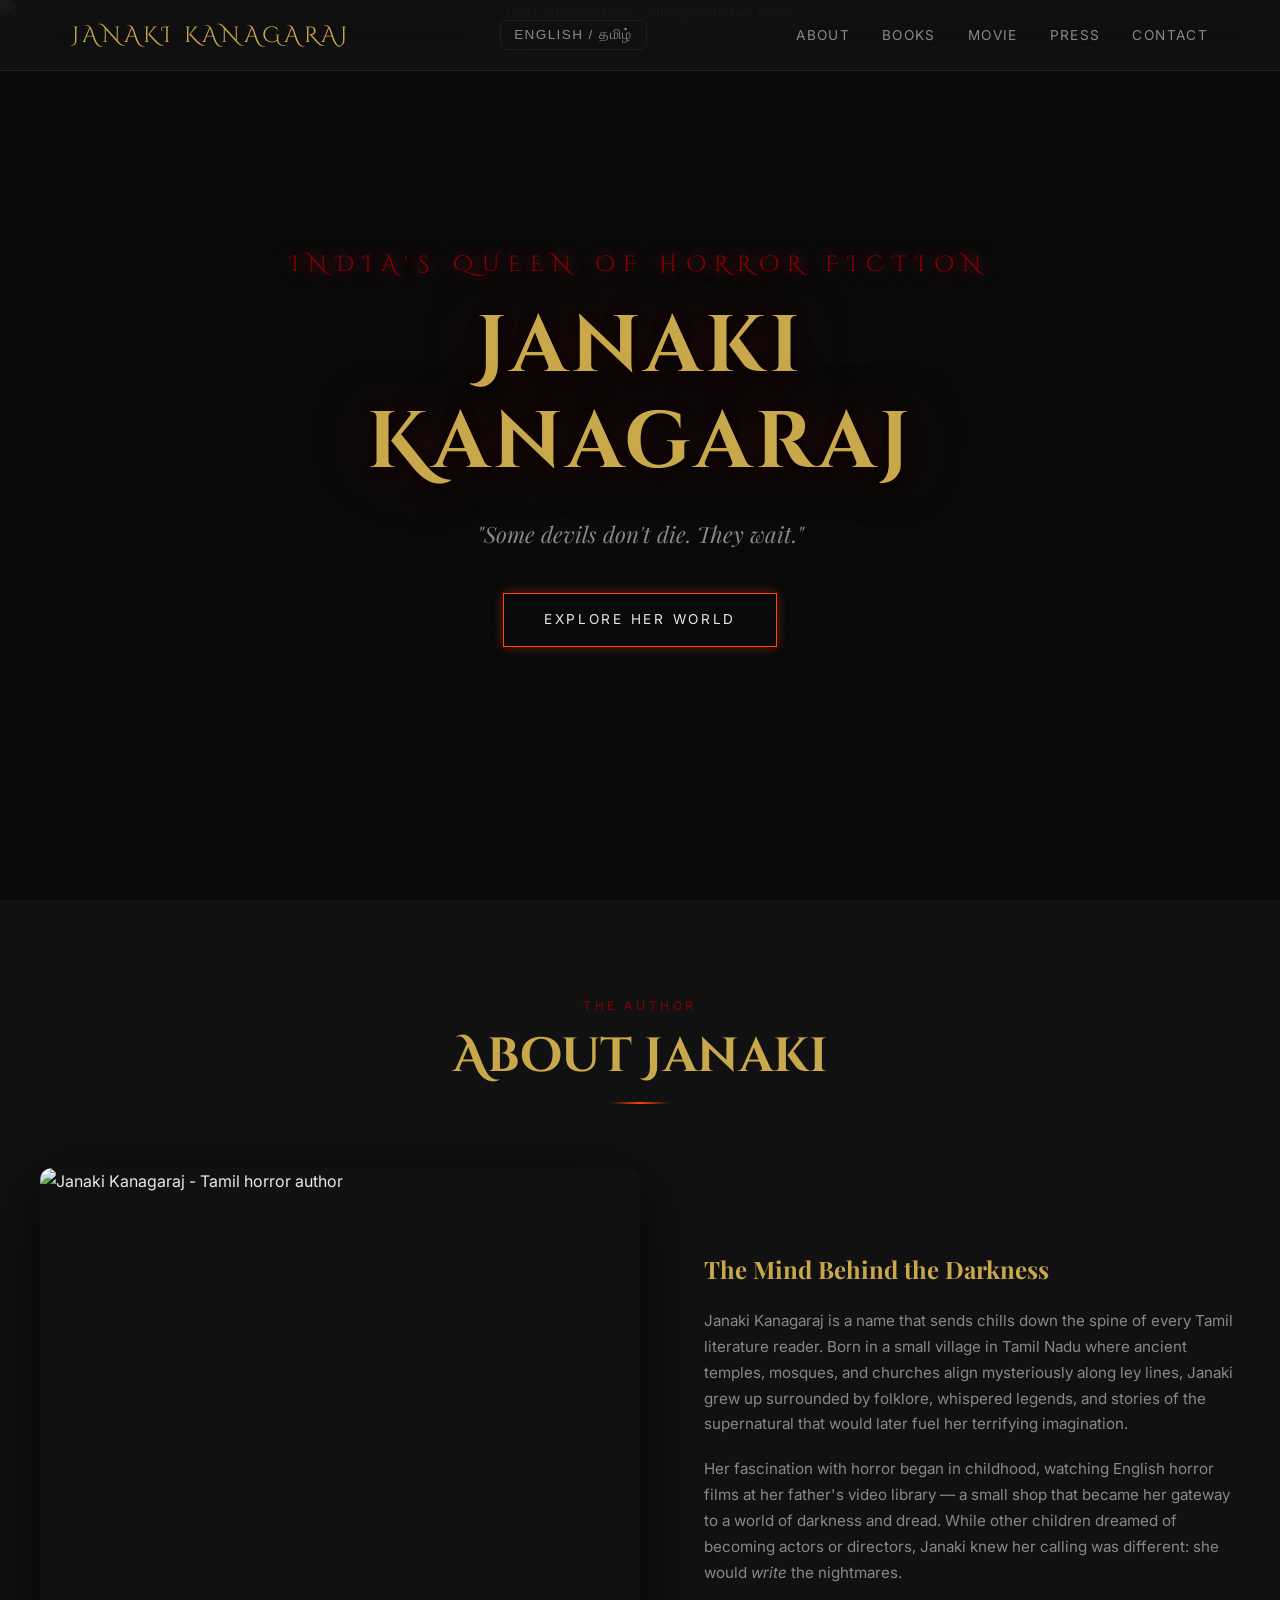
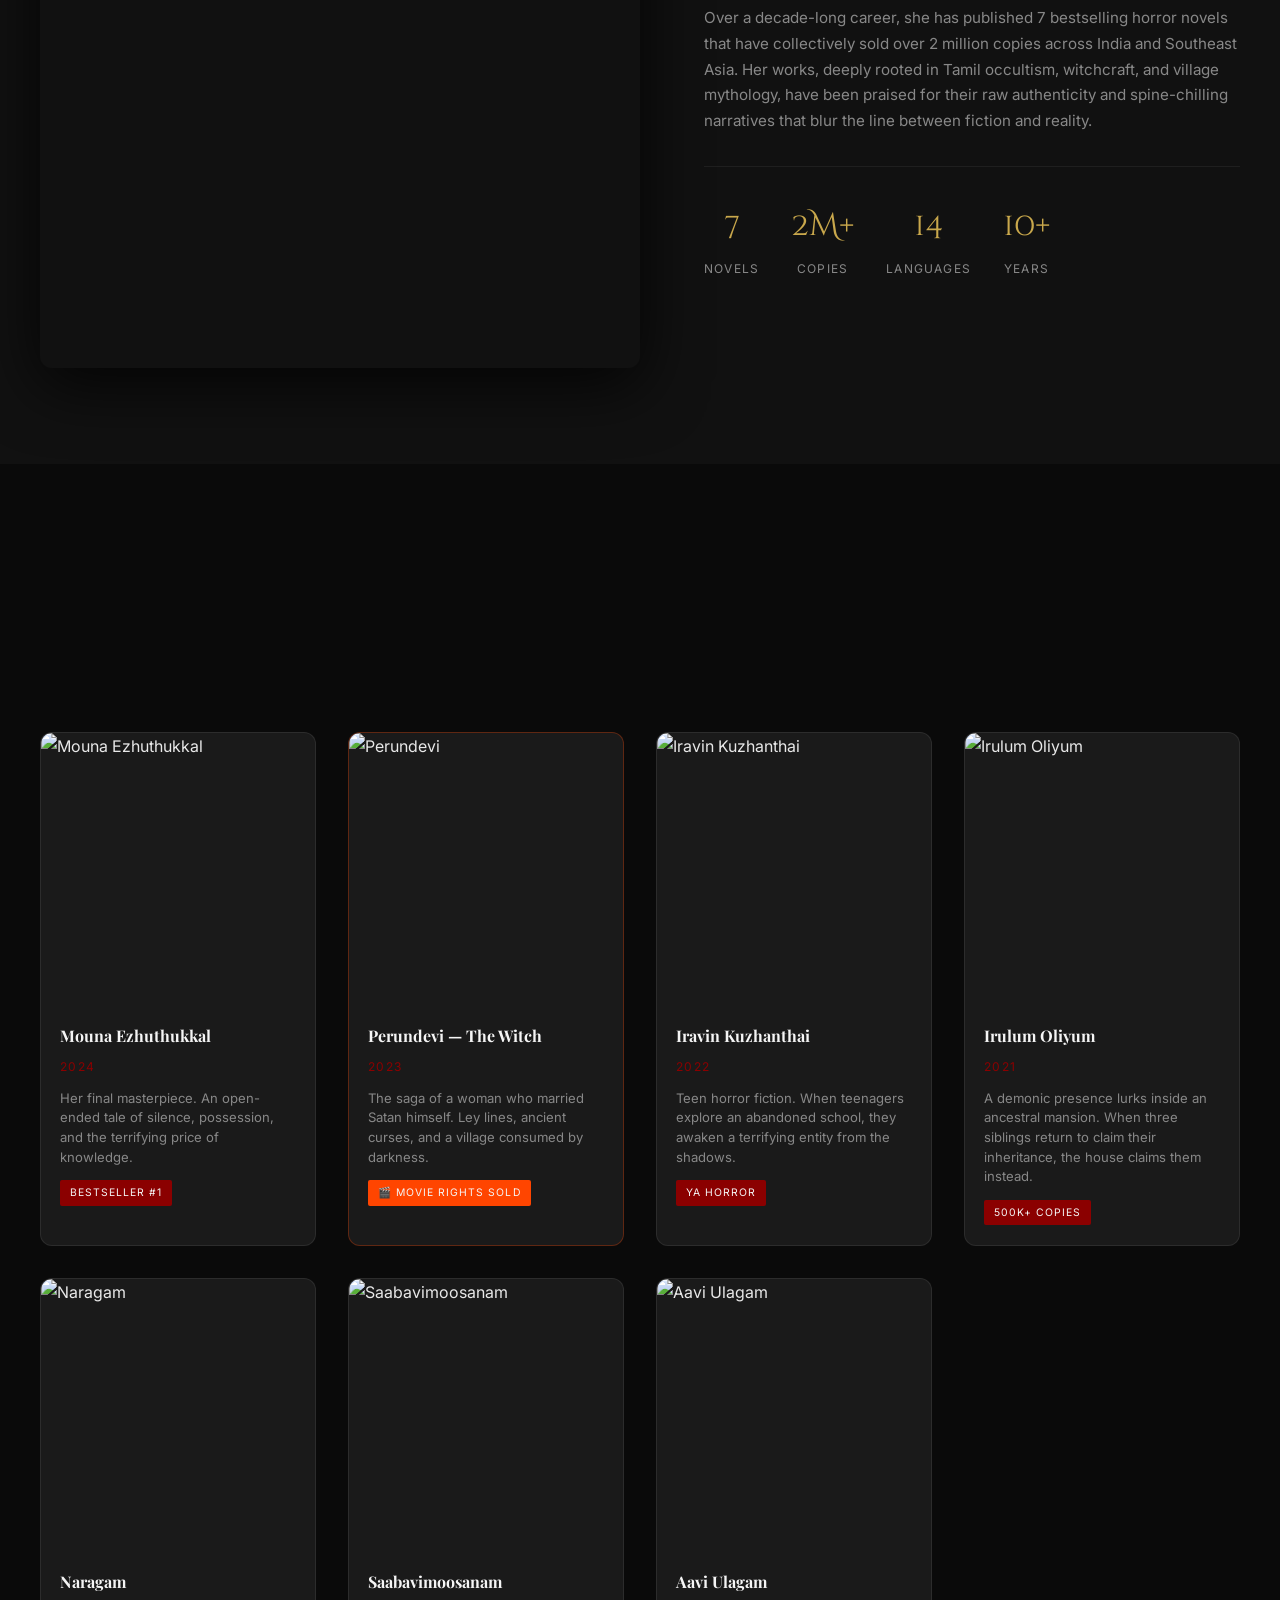
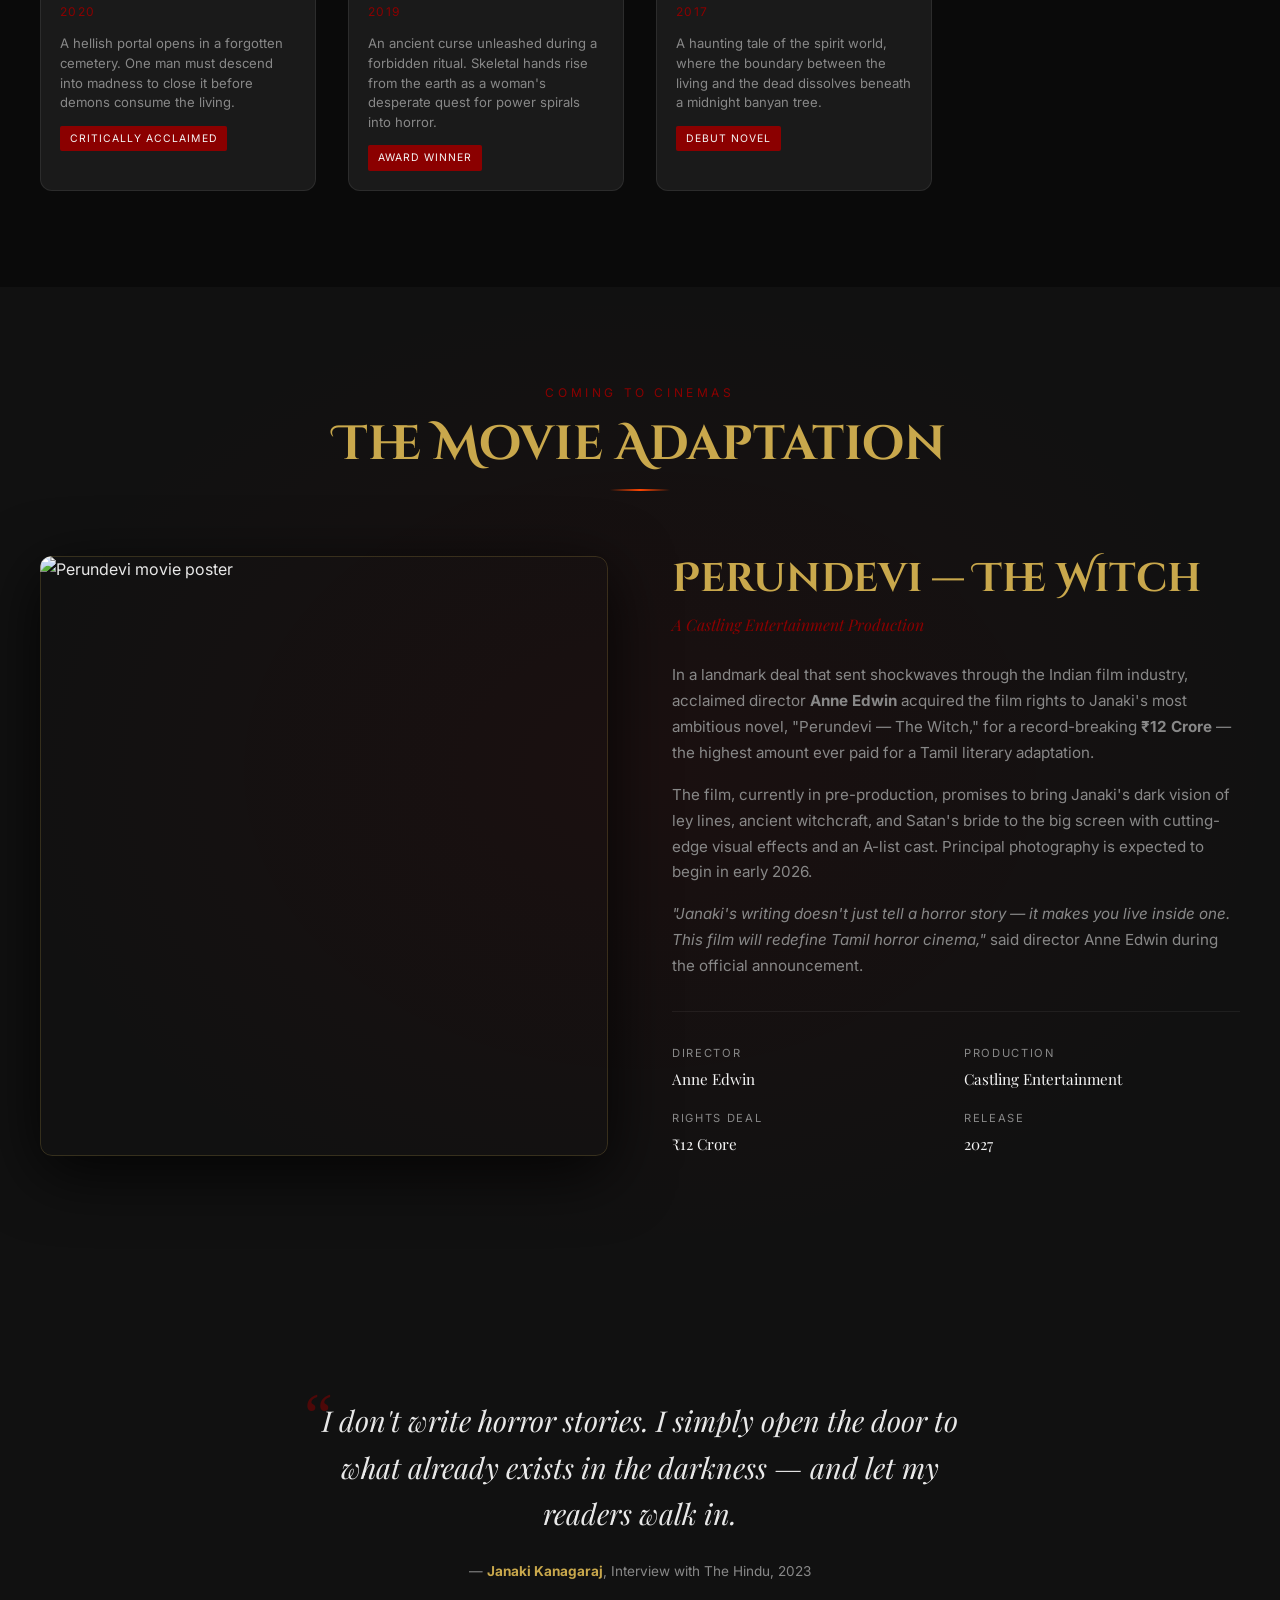
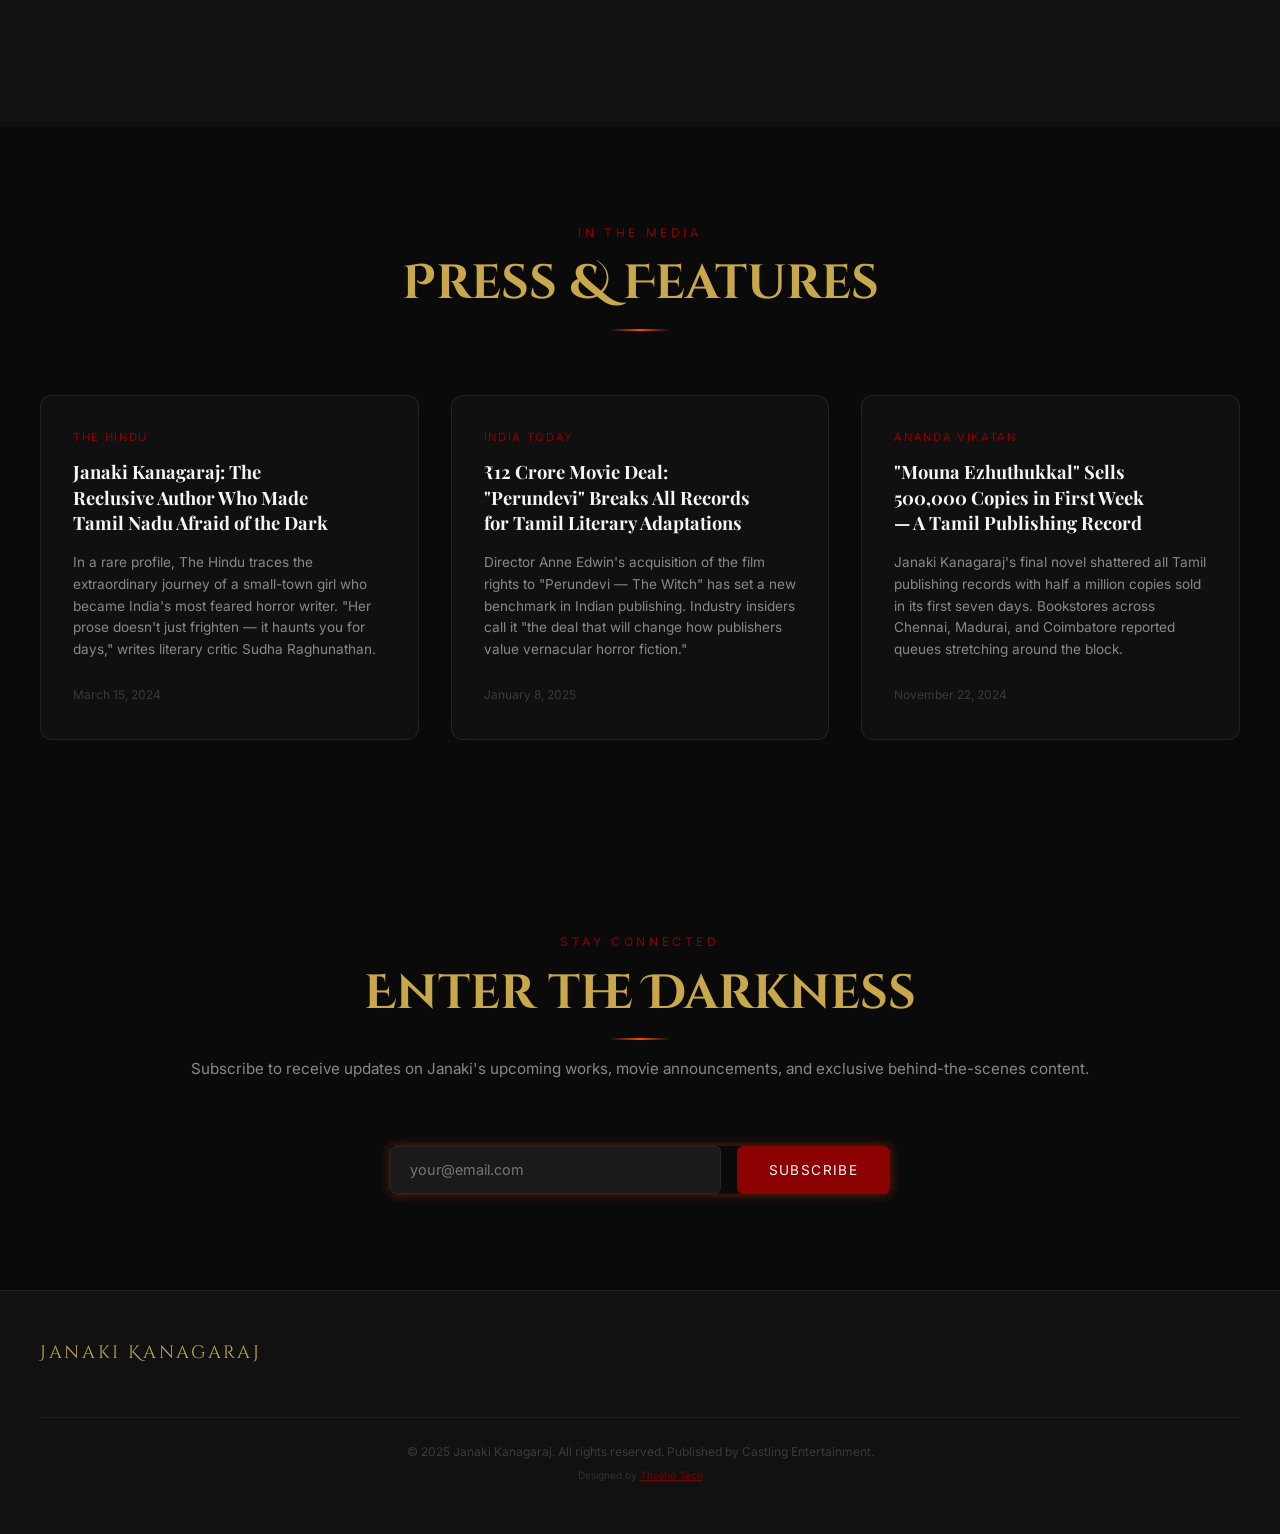
==== index.html @ 64be8796 "Add files via upload" ====
<!DOCTYPE html>
<html lang="en">
<head>
  <meta charset="UTF-8">
  <meta name="viewport" content="width=device-width, initial-scale=1.0">
  <title>Janaki Kanagaraj — Tamil Horror Author | Official Website</title>
  <meta name="description" content="Official website of Janaki Kanagaraj, India's most celebrated Tamil horror fiction author. Explore her bestselling novels including Mouna Ezhuthukkal, Perundevi, and more.">
  <meta name="keywords" content="Janaki Kanagaraj, Tamil horror, horror author, Mouna Ezhuthukkal, Perundevi, Tamil novels, supernatural fiction">

  <!-- Fonts -->
  <link rel="preconnect" href="https://fonts.googleapis.com">
  <link rel="preconnect" href="https://fonts.gstatic.com" crossorigin>
  <link href="https://fonts.googleapis.com/css2?family=Cinzel+Decorative:wght@400;700;900&family=Cinzel:wght@400;600;700&family=Inter:wght@300;400;500;600&family=Playfair+Display:ital,wght@0,400;0,600;0,700;1,400;1,600&display=swap" rel="stylesheet">

  <link rel="stylesheet" href="index.css">
</head>
<body data-lang="en">

  <!-- REMOVED AUDIO -->

  <!-- FLOATING PARTICLES -->
  <canvas id="particles-canvas"></canvas>

  <!-- ===== NAVIGATION ===== -->
  <nav class="site-nav" id="site-nav">
    <div class="nav-inner">
      <a href="#about" class="nav-logo">
        <span class="lang-en">Janaki Kanagaraj</span>
        <span class="lang-ta">ஜானகி கனகராஜ்</span>
      </a>
      
      <div class="nav-controls">
        <button id="lang-toggle">English / தமிழ்</button>
        <button class="nav-toggle" id="nav-toggle" aria-label="Toggle navigation">
          <span></span><span></span><span></span>
        </button>
      </div>

      <ul class="nav-links" id="nav-links">
        <li>
          <a href="#about">
            <span class="lang-en">About</span>
            <span class="lang-ta">பற்றி</span>
          </a>
        </li>
        <li>
          <a href="#books">
            <span class="lang-en">Books</span>
            <span class="lang-ta">புத்தகங்கள்</span>
          </a>
        </li>
        <li>
          <a href="#movie">
            <span class="lang-en">Movie</span>
            <span class="lang-ta">திரைப்படம்</span>
          </a>
        </li>
        <li>
          <a href="#press">
            <span class="lang-en">Press</span>
            <span class="lang-ta">செய்திகள்</span>
          </a>
        </li>
        <li>
          <a href="#contact">
            <span class="lang-en">Contact</span>
            <span class="lang-ta">தொடர்பு</span>
          </a>
        </li>
      </ul>
    </div>
  </nav>

  <!-- ===== HERO ===== -->
  <section class="hero" id="home">
    <div class="hero-bg">
      <img src="images/hero_banner.png" alt="Dark atmospheric village with ley lines" width="1024" height="1024">
    </div>
    <div class="hero-content">
      <p class="hero-subtitle flicker">
        <span class="lang-en">INDIA'S QUEEN OF HORROR FICTION</span>
        <span class="lang-ta">இந்தியாவின் திகில் கதைகளின் அரசி</span>
      </p>
      <h1 class="hero-title">
        <span class="lang-en">Janaki Kanagaraj</span>
        <span class="lang-ta">ஜானகி கனகராஜ்</span>
      </h1>
      <p class="hero-tagline">
        <span class="lang-en">"Some devils don't die. They wait."</span>
        <span class="lang-ta">"சில பிசாசுகள் சாவதில்லை. அவை காத்திருக்கின்றன."</span>
      </p>
      <a href="#books" class="hero-cta fire-btn">
        <span class="lang-en">Explore Her World</span>
        <span class="lang-ta">அவரது உலகத்தை ஆராயுங்கள்</span>
      </a>
    </div>
  </section>

  <!-- ===== ABOUT ===== -->
  <section class="section about" id="about">
    <div class="section-inner">
      <div class="section-header reveal">
        <p class="section-label">
          <span class="lang-en">The Author</span>
          <span class="lang-ta">ஆசிரியர்</span>
        </p>
        <h2 class="section-title">
          <span class="lang-en">About Janaki</span>
          <span class="lang-ta">ஜானகியைப் பற்றி</span>
        </h2>
        <div class="section-divider"></div>
      </div>
      <div class="about-grid">
        <div class="about-image-wrapper reveal">
          <img src="images/janaki_photo.png" alt="Janaki Kanagaraj - Tamil horror author" width="600" height="800">
        </div>
        <div class="about-text reveal">
          <h3>
            <span class="lang-en">The Mind Behind the Darkness</span>
            <span class="lang-ta">இருளுக்குப் பின்னால் உள்ள மனம்</span>
          </h3>
          <p class="lang-en">
            Janaki Kanagaraj is a name that sends chills down the spine of every Tamil literature reader. Born in a small village in Tamil Nadu where ancient temples, mosques, and churches align mysteriously along ley lines, Janaki grew up surrounded by folklore, whispered legends, and stories of the supernatural that would later fuel her terrifying imagination.
          </p>
          <p class="lang-ta">
            ஜானகி கனகராஜ் என்பது ஒவ்வொரு தமிழ் இலக்கிய வாசகரின் முதுகிலும் சிலிர்ப்பை ஏற்படுத்தும் பெயர். பண்டைய கோவில்கள், பள்ளிவாசல்கள் மற்றும் தேவாலயங்கள் மாயமாக லே லைன்ஸ் வழியாக சீரமைக்கப்பட்ட தமிழ்நாட்டின் ஒரு சிறிய கிராமத்தில் பிறந்தார். ஜானகி நாட்டுப்புறக் கதைகள், ரகசிய புராணக்கதைகள் மற்றும் அமானுஷ்யக் கதைகளால் சூழப்பட்டு வளர்ந்தார், இது பின்னர் அவரது பயங்கரமான கற்பனையை தூண்டியது.
          </p>
          <p class="lang-en">
            Her fascination with horror began in childhood, watching English horror films at her father's video library — a small shop that became her gateway to a world of darkness and dread. While other children dreamed of becoming actors or directors, Janaki knew her calling was different: she would <em>write</em> the nightmares.
          </p>
          <p class="lang-ta">
            அவரது தந்தையின் வீடியோ லைப்ரரியில் ஆங்கில திகில் படங்களைப் பார்த்ததில் இருந்து அவரது திகில் ஆர்வம் குழந்தைப் பருவத்திலேயே தொடங்கியது - இது இருள் மற்றும் பயத்தின் உலகத்திற்கான நுழைவாயிலாக மாறியது. மற்ற குழந்தைகள் நடிகர்கள் அல்லது இயக்குநர்களாக மாற வேண்டும் என்று கனவு கண்டபோது, ஜானகியின் அழைப்பு வித்தியாசமானது என்பது அவருக்குத் தெரியும்: அவர் கனவுகளை <em>எழுதுவார்</em>.
          </p>
          <p class="lang-en">
            Over a decade-long career, she has published 7 bestselling horror novels that have collectively sold over 2 million copies across India and Southeast Asia. Her works, deeply rooted in Tamil occultism, witchcraft, and village mythology, have been praised for their raw authenticity and spine-chilling narratives that blur the line between fiction and reality.
          </p>
          <p class="lang-ta">
            ஒரு தசாப்த கால வாழ்க்கையில், அவர் 7 திகில் நாவல்களை வெளியிட்டார், அவை இந்தியா மற்றும் தென்கிழக்கு ஆசியா முழுவதும் கூட்டாக 2 மில்லியனுக்கும் அதிகமான பிரதிகள் விற்றுள்ளன. அவரது படைப்புகள், தமிழ் அமானுஷ்யம், சூனியம் மற்றும் கிராம புராணங்களில் ஆழமாக வேரூன்றியுள்ளன, அவை அவற்றின் அசல் தன்மைக்காகவும், புனைகதைக்கும் உண்மைக்கும் இடையிலான கோட்டை மங்கச் செய்யும் திகிலூட்டும் விவரிப்புகளுக்காகவும் பாராட்டப்பட்டுள்ளன.
          </p>
          <div class="about-stats">
            <div class="stat">
              <span class="stat-number">7</span>
              <span class="stat-label">
                <span class="lang-en">Novels</span>
                <span class="lang-ta">நாவல்கள்</span>
              </span>
            </div>
            <div class="stat">
              <span class="stat-number">2M+</span>
              <span class="stat-label">
                <span class="lang-en">Copies</span>
                <span class="lang-ta">பிரதிகள்</span>
              </span>
            </div>
            <div class="stat">
              <span class="stat-number">14</span>
              <span class="stat-label">
                <span class="lang-en">Languages</span>
                <span class="lang-ta">மொழிகள்</span>
              </span>
            </div>
            <div class="stat">
              <span class="stat-number">10+</span>
              <span class="stat-label">
                <span class="lang-en">Years</span>
                <span class="lang-ta">ஆண்டுகள்</span>
              </span>
            </div>
          </div>
        </div>
      </div>
    </div>
  </section>

  <!-- ===== BOOKS ===== -->
  <section class="section books" id="books">
    <div class="section-inner">
      <div class="section-header reveal">
        <p class="section-label">
          <span class="lang-en">Bibliography</span>
          <span class="lang-ta">புத்தகங்கள்</span>
        </p>
        <h2 class="section-title">
          <span class="lang-en">Published Works</span>
          <span class="lang-ta">வெளியிடப்பட்ட நாவல்கள்</span>
        </h2>
        <div class="section-divider"></div>
      </div>
      <div class="books-grid">

        <div class="book-card reveal">
          <div class="book-cover">
            <img src="images/book_mouna_ezhuthukkal.png" alt="Mouna Ezhuthukkal" width="400" height="400" loading="lazy">
          </div>
          <div class="book-info">
            <h3 class="book-title">
              <span class="lang-en">Mouna Ezhuthukkal</span>
              <span class="lang-ta">மௌன எழுத்துக்கள்</span>
            </h3>
            <span class="book-year">2024</span>
            <p class="book-desc">
              <span class="lang-en">Her final masterpiece. An open-ended tale of silence, possession, and the terrifying price of knowledge.</span>
              <span class="lang-ta">அவரது இறுதிப் படைப்பு. அமைதி, ஆக்கிரமிப்பு மற்றும் அறிவின் பயங்கரமான விலையைப் பற்றிய ஒரு திறந்த கதை.</span>
            </p>
            <span class="book-badge">
              <span class="lang-en">Bestseller #1</span>
              <span class="lang-ta">சிறந்த விற்பனை #1</span>
            </span>
          </div>
        </div>

        <div class="book-card upcoming reveal">
          <div class="book-cover">
            <img src="images/book_perundevi_new.jpg" alt="Perundevi" width="400" height="400" loading="lazy">
          </div>
          <div class="book-info">
            <h3 class="book-title">
              <span class="lang-en">Perundevi — The Witch</span>
              <span class="lang-ta">பெருந்தேவி — சூனியக்காரி</span>
            </h3>
            <span class="book-year">2023</span>
            <p class="book-desc">
              <span class="lang-en">The saga of a woman who married Satan himself. Ley lines, ancient curses, and a village consumed by darkness.</span>
              <span class="lang-ta">சாத்தானையே திருமணம் செய்த ஒரு பெண்ணின் கதை. லே லைன்ஸ், பழங்கால சாபங்கள் மற்றும் இருளால் மூழ்கிய கிராமம்.</span>
            </p>
            <span class="book-badge" style="background: var(--color-fire); color: var(--color-white);">
              <span class="lang-en">🎬 Movie Rights Sold</span>
              <span class="lang-ta">🎬 திரைப்பட உரிமைகள் விற்கப்பட்டன</span>
            </span>
          </div>
        </div>
        
        <div class="book-card reveal">
          <div class="book-cover">
            <img src="images/book_iravin_kuzhanthai.png" alt="Iravin Kuzhanthai" width="400" height="400" loading="lazy">
          </div>
          <div class="book-info">
            <h3 class="book-title">
              <span class="lang-en">Iravin Kuzhanthai</span>
              <span class="lang-ta">இரவின் குழந்தை</span>
            </h3>
            <span class="book-year">2022</span>
            <p class="book-desc">
              <span class="lang-en">Teen horror fiction. When teenagers explore an abandoned school, they awaken a terrifying entity from the shadows.</span>
              <span class="lang-ta">இளம் வயது திகில் கதை. இளைஞர்கள் கைவிடப்பட்ட பள்ளியை ஆராயும்போது, நிழல்களிலிருந்து பயங்கரமான ஒன்றினை எழுப்புகிறார்கள்.</span>
            </p>
            <span class="book-badge">
              <span class="lang-en">YA Horror</span>
              <span class="lang-ta">இளையோர் திகில்</span>
            </span>
          </div>
        </div>

        <div class="book-card reveal">
          <div class="book-cover">
            <img src="images/book_irulum_oliyum.png" alt="Irulum Oliyum" width="400" height="400" loading="lazy">
          </div>
          <div class="book-info">
            <h3 class="book-title">
              <span class="lang-en">Irulum Oliyum</span>
              <span class="lang-ta">இருளும் ஒளியும்</span>
            </h3>
            <span class="book-year">2021</span>
            <p class="book-desc">
              <span class="lang-en">A demonic presence lurks inside an ancestral mansion. When three siblings return to claim their inheritance, the house claims them instead.</span>
              <span class="lang-ta">ஒரு மூதாதையர் மாளிகைக்குள் ஒரு பேய் மறைந்திருக்கிறது. மூன்று உடன்பிறப்புகள் தங்கள் பரம்பரை சொத்தை கோரத் திரும்பும்போது, வீடு அவர்களை கோருகிறது.</span>
            </p>
            <span class="book-badge">
              <span class="lang-en">500K+ Copies</span>
              <span class="lang-ta">500K+ பிரதிகள்</span>
            </span>
          </div>
        </div>
        
        <div class="book-card reveal">
          <div class="book-cover">
            <img src="images/book_naragam.png" alt="Naragam" width="400" height="400" loading="lazy">
          </div>
          <div class="book-info">
            <h3 class="book-title">
              <span class="lang-en">Naragam</span>
              <span class="lang-ta">நரகம்</span>
            </h3>
            <span class="book-year">2020</span>
            <p class="book-desc">
              <span class="lang-en">A hellish portal opens in a forgotten cemetery. One man must descend into madness to close it before demons consume the living.</span>
              <span class="lang-ta">மறக்கப்பட்ட மயானத்தில் நரக வாசல் திறக்கிறது. பேய்கள் உயிருள்ளவர்களை உண்பதற்கு முன்பு அதை மூட ஒரு மனிதன் பைத்தியக்காரத்தனமாக இறங்க வேண்டும்.</span>
            </p>
            <span class="book-badge">
              <span class="lang-en">Critically Acclaimed</span>
              <span class="lang-ta">விமர்சன ரீதியாக பாராட்டப்பட்டது</span>
            </span>
          </div>
        </div>

        <div class="book-card reveal">
          <div class="book-cover">
            <img src="images/book_saabavimoosanam.png" alt="Saabavimoosanam" width="400" height="400" loading="lazy">
          </div>
          <div class="book-info">
            <h3 class="book-title">
              <span class="lang-en">Saabavimoosanam</span>
              <span class="lang-ta">சாபவிமோசனம்</span>
            </h3>
            <span class="book-year">2019</span>
            <p class="book-desc">
              <span class="lang-en">An ancient curse unleashed during a forbidden ritual. Skeletal hands rise from the earth as a woman's desperate quest for power spirals into horror.</span>
              <span class="lang-ta">ஒரு தடைசெய்யப்பட்ட சடங்கின் போது ஒரு பழங்கால சாபம் கட்டவிழ்த்துவிடப்பட்டது. அதிகாரத்திற்கான ஒரு பெண்ணின் தீவிர தேடல் திகிலாக மாறும்போது பூமியிலிருந்து எலும்புக்கூடு கைகள் எழுகின்றன.</span>
            </p>
            <span class="book-badge">
              <span class="lang-en">Award Winner</span>
              <span class="lang-ta">விருது பெற்றவர்</span>
            </span>
          </div>
        </div>

        <div class="book-card reveal">
          <div class="book-cover">
            <img src="images/book_aavi_ulagam.png" alt="Aavi Ulagam" width="400" height="400" loading="lazy">
          </div>
          <div class="book-info">
            <h3 class="book-title">
              <span class="lang-en">Aavi Ulagam</span>
              <span class="lang-ta">ஆவி உலகம்</span>
            </h3>
            <span class="book-year">2017</span>
            <p class="book-desc">
              <span class="lang-en">A haunting tale of the spirit world, where the boundary between the living and the dead dissolves beneath a midnight banyan tree.</span>
              <span class="lang-ta">ஆவி உலகின் பேய்க்கதை, அங்கு வாழ்பவர்களுக்கும் இறந்தவர்களுக்கும் இடையிலான எல்லை ஒரு நள்ளிரவு ஆலமரத்தின் அடியில் கரைகிறது.</span>
            </p>
            <span class="book-badge">
              <span class="lang-en">Debut Novel</span>
              <span class="lang-ta">முதல் நாவல்</span>
            </span>
          </div>
        </div>

      </div>
    </div>
  </section>

  <!-- ===== MOVIE ADAPTATION ===== -->
  <section class="section movie" id="movie">
    <div class="section-inner">
      <div class="section-header reveal">
        <p class="section-label">
          <span class="lang-en">Coming to Cinemas</span>
          <span class="lang-ta">திரையரங்குகளுக்கு வருகிறது</span>
        </p>
        <h2 class="section-title">
          <span class="lang-en">The Movie Adaptation</span>
          <span class="lang-ta">திரைப்பட தழுவல்</span>
        </h2>
        <div class="section-divider"></div>
      </div>
      <div class="movie-content">
        <div class="movie-visual reveal">
          <div class="movie-poster-frame">
            <img src="images/book_perundevi_new.jpg" alt="Perundevi movie poster" width="400" height="600">
          </div>
        </div>
        <div class="movie-details reveal">
          <h3>
            <span class="lang-en">Perundevi — The Witch</span>
            <span class="lang-ta">பெருந்தேவி — சூனியக்காரி</span>
          </h3>
          <p class="movie-subtitle">
            <span class="lang-en">A Castling Entertainment Production</span>
            <span class="lang-ta">ஒரு காஸ்ட்லிங் என்டர்டெயின்மென்ட் தயாரிப்பு</span>
          </p>
          <p class="lang-en">
            In a landmark deal that sent shockwaves through the Indian film industry, acclaimed director <strong>Anne Edwin</strong> acquired the film rights to Janaki's most ambitious novel, "Perundevi — The Witch," for a record-breaking <strong>₹12 Crore</strong> — the highest amount ever paid for a Tamil literary adaptation.
          </p>
          <p class="lang-ta">
            இந்திய திரையுலகில் அதிர்வலைகளை ஏற்படுத்திய ஒரு முக்கிய ஒப்பந்தத்தில், புகழ்பெற்ற இயக்குனர் <strong>ஆன் எட்வின்</strong> ஜானகியின் மிகவும் லட்சியமான நாவலான "பெருந்தேவி - சூனியக்காரி" திரைப்பட உரிமையை <strong>₹12 கோடிக்கு</strong> வாங்கினார் - இது ஒரு தமிழ் இலக்கிய தழுவலுக்காக இதுவரை செலுத்தப்பட்ட மிக உயர்ந்த தொகை.
          </p>
          <p class="lang-en">
            The film, currently in pre-production, promises to bring Janaki's dark vision of ley lines, ancient witchcraft, and Satan's bride to the big screen with cutting-edge visual effects and an A-list cast. Principal photography is expected to begin in early 2026.
          </p>
          <p class="lang-ta">
            தற்போது தயாரிப்பிற்கு முந்தைய கட்டத்தில் உள்ள இந்த திரைப்படம், ஜானகியின் இருண்ட லே லைன்ஸ், பழங்கால சூனியம் மற்றும் சாத்தானின் மணமகள் ஆகியவற்றை অত্যাநவீன காட்சி விளைவுகள் மற்றும் முன்னணி நடிகர்களுடன் பெரிய திரைக்கு கொண்டு வருமென உறுதியளிக்கிறது. முக்கிய புகைப்படம் எடுத்தல் 2026 ஆம் ஆண்டின் தொடக்கத்தில் தொடங்கும் என்று எதிர்பார்க்கப்படுகிறது.
          </p>
          <p class="lang-en">
            <em>"Janaki's writing doesn't just tell a horror story — it makes you live inside one. This film will redefine Tamil horror cinema,"</em> said director Anne Edwin during the official announcement.
          </p>
          <p class="lang-ta">
            <em>"ஜானகியின் எழுத்து ஒரு திகில் கதையை மட்டும் சொல்லவில்லை - அது உங்களை உள்ளே வாழ வைக்கிறது. இந்த திரைப்படம் தமிழ் திகில் சினிமாவை மறுவரையறை செய்யும்,"</em> என்று இயக்குனர் ஆன் எட்வின் அதிகாரப்பூர்வ அறிவிப்பின் போது கூறினார்.
          </p>
          <div class="movie-meta">
            <div class="movie-meta-item">
              <span class="movie-meta-label">
                <span class="lang-en">Director</span>
                <span class="lang-ta">இயக்குனர்</span>
              </span>
              <span class="movie-meta-value">
                <span class="lang-en">Anne Edwin</span>
                <span class="lang-ta">ஆன் எட்வின்</span>
              </span>
            </div>
            <div class="movie-meta-item">
              <span class="movie-meta-label">
                <span class="lang-en">Production</span>
                <span class="lang-ta">தயாரிப்பு</span>
              </span>
              <span class="movie-meta-value">
                <span class="lang-en">Castling Entertainment</span>
                <span class="lang-ta">காஸ்ட்லிங் என்டர்டெயின்மென்ட்</span>
              </span>
            </div>
            <div class="movie-meta-item">
              <span class="movie-meta-label">
                <span class="lang-en">Rights Deal</span>
                <span class="lang-ta">உரிமை ஒப்பந்தம்</span>
              </span>
              <span class="movie-meta-value">
                <span class="lang-en">₹12 Crore</span>
                <span class="lang-ta">₹12 கோடி</span>
              </span>
            </div>
            <div class="movie-meta-item">
              <span class="movie-meta-label">
                <span class="lang-en">Release</span>
                <span class="lang-ta">வெளியீடு</span>
              </span>
              <span class="movie-meta-value">2027</span>
            </div>
          </div>
        </div>
      </div>
    </div>
  </section>

  <!-- ===== QUOTE ===== -->
  <section class="section quotes">
    <div class="section-inner">
      <div class="quote-block reveal">
        <p class="quote-text">
          <span class="lang-en">I don't write horror stories. I simply open the door to what already exists in the darkness — and let my readers walk in.</span>
          <span class="lang-ta">நான் திகில் கதைகளை எழுதுவதில்லை. இருளில் ஏற்கனவே இருப்பதை நான் சும்மா திறந்து விடுகிறேன் — மற்றும் எனது வாசகர்களை உள்ளே நடக்க அனுமதிக்கிறேன்.</span>
        </p>
        <p class="quote-attribution">
          — <strong>Janaki Kanagaraj</strong>, 
          <span class="lang-en">Interview with The Hindu, 2023</span>
          <span class="lang-ta">தி இந்து நேர்காணல், 2023</span>
        </p>
      </div>
    </div>
  </section>

  <!-- ===== PRESS / NEWS ===== -->
  <section class="section news" id="press">
    <div class="section-inner">
      <div class="section-header reveal">
        <p class="section-label">
          <span class="lang-en">In the Media</span>
          <span class="lang-ta">ஊடகங்களில்</span>
        </p>
        <h2 class="section-title">
          <span class="lang-en">Press & Features</span>
          <span class="lang-ta">செய்திகள்</span>
        </h2>
        <div class="section-divider"></div>
      </div>
      <div class="news-grid">

        <article class="news-card reveal">
          <p class="news-source">The Hindu</p>
          <h3 class="news-headline">
            <span class="lang-en">Janaki Kanagaraj: The Reclusive Author Who Made Tamil Nadu Afraid of the Dark</span>
            <span class="lang-ta">ஜானகி கனகராஜ்: தமிழ்நாட்டை இருளுக்கு பயப்பட வைத்த ஆசிரியர்</span>
          </h3>
          <p class="news-excerpt lang-en">In a rare profile, The Hindu traces the extraordinary journey of a small-town girl who became India's most feared horror writer. "Her prose doesn't just frighten — it haunts you for days," writes literary critic Sudha Raghunathan.</p>
          <p class="news-excerpt lang-ta">தி இந்து ஒரு அரிதான சுயவிவரத்தில், இந்தியாவின் மிகவும் அஞ்சப்படும் திகில் எழுத்தாளராக மாறிய ஒரு சிறிய நகரப் பெண்ணின் அசாதாரண பயணத்தை விவரிக்கிறது.</p>
          <span class="news-date">March 15, 2024</span>
        </article>

        <article class="news-card reveal">
          <p class="news-source">India Today</p>
          <h3 class="news-headline">
            <span class="lang-en">₹12 Crore Movie Deal: "Perundevi" Breaks All Records for Tamil Literary Adaptations</span>
            <span class="lang-ta">₹12 கோடி திரைப்பட ஒப்பந்தம்: தமிழ் இலக்கிய தழுவல்களுக்கான அனைத்து சாதனைகளையும் "பெருந்தேவி" முறியடித்தது</span>
          </h3>
          <p class="news-excerpt lang-en">Director Anne Edwin's acquisition of the film rights to "Perundevi — The Witch" has set a new benchmark in Indian publishing. Industry insiders call it "the deal that will change how publishers value vernacular horror fiction."</p>
          <p class="news-excerpt lang-ta">"பெருந்தேவி — சூனியக்காரி" திரைப்பட உரிமையை இயக்குனர் ஆன் எட்வின் வாங்கியது இந்திய வெளியீட்டில் ஒரு புதிய அளவுகோலை அமைத்துள்ளது.</p>
          <span class="news-date">January 8, 2025</span>
        </article>

        <article class="news-card reveal">
          <p class="news-source">Ananda Vikatan</p>
          <h3 class="news-headline">
            <span class="lang-en">"Mouna Ezhuthukkal" Sells 500,000 Copies in First Week — A Tamil Publishing Record</span>
            <span class="lang-ta">"மௌன எழுத்துக்கள்" முதல் வாரத்தில் 500,000 பிரதிகள் விற்றுள்ளன — ஒரு தமிழ் வெளியீட்டு சாதனை</span>
          </h3>
          <p class="news-excerpt lang-en">Janaki Kanagaraj's final novel shattered all Tamil publishing records with half a million copies sold in its first seven days. Bookstores across Chennai, Madurai, and Coimbatore reported queues stretching around the block.</p>
          <p class="news-excerpt lang-ta">ஜானகி கனகராஜின் இறுதி நாவல் அனைத்து தமிழ் வெளியீட்டு சாதனைகளையும் முறியடித்தது, அதன் முதல் ஏழு நாட்களில் அரை மில்லியன் பிரதிகள் விற்கப்பட்டன.</p>
          <span class="news-date">November 22, 2024</span>
        </article>

      </div>
    </div>
  </section>

  <!-- ===== NEWSLETTER ===== -->
  <section class="section newsletter" id="contact">
    <div class="section-inner">
      <div class="section-header reveal">
        <p class="section-label">
          <span class="lang-en">Stay Connected</span>
          <span class="lang-ta">இணைந்திருங்கள்</span>
        </p>
        <h2 class="section-title">
          <span class="lang-en">Enter the Darkness</span>
          <span class="lang-ta">இருளில் நுழையுங்கள்</span>
        </h2>
        <div class="section-divider"></div>
        <p style="color: var(--text-secondary); margin-block-start: 1rem; font-size: 0.95rem;">
          <span class="lang-en">Subscribe to receive updates on Janaki's upcoming works, movie announcements, and exclusive behind-the-scenes content.</span>
          <span class="lang-ta">ஜானகியின வரவிருக்கும் படைப்புகள், திரைப்பட அறிவிப்புகள் மற்றும் பிரத்யேக திரைக்குப் பின்னால் உள்ள உள்ளடக்கங்கள் குறித்த அறிவிப்புகளைப் பெற குழுசேரவும்.</span>
        </p>
      </div>
      <form class="newsletter-form reveal fire-btn" id="newsletter-form" style="padding:0; border:none;">
        <input type="email" placeholder="your@email.com" required id="newsletter-email" aria-label="Email address">
        <button type="submit" id="newsletter-submit">
          <span class="lang-en">Subscribe</span>
          <span class="lang-ta">குழுசேரவும்</span>
        </button>
      </form>
    </div>
  </section>

  <!-- ===== FOOTER ===== -->
  <footer class="site-footer">
    <div class="footer-inner">
      <span class="footer-logo">
        <span class="lang-en">Janaki Kanagaraj</span>
        <span class="lang-ta">ஜானகி கனகராஜ்</span>
      </span>
      <p class="footer-copy">
        © 2025 Janaki Kanagaraj. All rights reserved. Published by Castling Entertainment.<br>
        <span style="font-size: 0.85em; opacity: 0.8; margin-top: 5px; display: inline-block;">
          Designed by <a href="https://thosho.github.io/" target="_blank" rel="noopener noreferrer" style="color: var(--accent-primary); text-decoration: underline;">Thosho Tech</a>
        </span>
      </p>
    </div>
  </footer>

  <!-- EMAIL MODAL -->
  <div id="email-modal" class="modal-overlay">
    <div class="email-window">
      <div class="email-header">
        <div class="email-controls"><span class="close-btn" id="close-modal">&times;</span></div>
        <div class="email-meta">
          <strong>From:</strong> Janaki Kanagaraj Fans Club &lt;writer.janakikanagaraj@gmail.com&gt;<br>
          <strong>Subject:</strong> 🔴 Watch out! Perundevi Movie Trailer Coming Soon...
        </div>
      </div>
      <div class="email-body">
        <p>Welcome to the darkness.</p>
        <p>As an exclusive member of the Janaki Kanagaraj Fans Club, you are the first to see the official poster for the upcoming movie adaptation of <strong>PERUNDEVI</strong>!</p>
        <img src="images/book_perundevi_new.jpg" alt="Perundevi Poster" style="width: 100%; max-width: 300px; display: block; margin: 1rem auto; border-radius: 8px;">
        <p style="text-align:center; font-size: 1.2rem; font-weight:bold; color: var(--color-blood);">Watch out for the trailer soon!</p>
        <p>Stay terrified,<br><em>Janaki Kanagaraj Fans Club</em></p>
      </div>
    </div>
  </div>

  <script src="script.js"></script>
</body>
</html>
---- index.css ----
/* ============================================
   DESIGN TOKENS
   ============================================ */
:root {
  /* Tier 1: Literal tokens */
  --color-black: #0a0a0a;
  --color-obsidian: #111111;
  --color-charcoal: #1a1a1a;
  --color-slate: #2a2a2a;
  --color-ash: #3a3a3a;
  --color-smoke: #888888;
  --color-bone: #c8c8c8;
  --color-ivory: #e8e8e8;
  --color-white: #f5f5f5;
  --color-blood: #8b0000;
  --color-crimson: #dc143c;
  --color-fire: #ff4500;
  --color-ember: #ff4444;
  --color-gold: #c9a84c;
  --color-dark-gold: #8b7533;
  --color-teal-dark: #0d3b3b;
  --color-purple-deep: #1a0a2e;

  /* Tier 2: Semantic tokens */
  --bg-primary: var(--color-black);
  --bg-secondary: var(--color-obsidian);
  --bg-card: var(--color-charcoal);
  --bg-glass: rgba(20, 20, 20, 0.65);
  --text-primary: var(--color-ivory);
  --text-secondary: var(--color-smoke);
  --text-heading: var(--color-white);
  --text-accent: var(--color-gold);
  --border-subtle: rgba(255, 255, 255, 0.06);
  --border-glow: rgba(139, 0, 0, 0.4);
  --accent-primary: var(--color-blood);
  --accent-hover: var(--color-crimson);
  --accent-gold: var(--color-gold);

  /* Tier 3: UI tokens */
  --glass-blur: 20px;
  --glass-border: 1px solid rgba(255, 255, 255, 0.08);
  --shadow-sm: 0 2px 8px rgba(0, 0, 0, 0.4);
  --shadow-md: 0 8px 32px rgba(0, 0, 0, 0.6);
  --shadow-lg: 0 16px 64px rgba(0, 0, 0, 0.8);
  --shadow-glow: 0 0 30px rgba(139, 0, 0, 0.3);
  --radius-sm: 6px;
  --radius-md: 12px;
  --radius-lg: 20px;
  --transition-fast: 0.2s ease;
  --transition-base: 0.3s ease;
  --transition-slow: 0.6s ease;

  /* Typography */
  --font-heading: 'Cinzel Decorative', 'Cinzel', serif;
  --font-body: 'Inter', system-ui, sans-serif;
  --font-accent: 'Playfair Display', serif;
}

/* ============================================
   RESET & BASE
   ============================================ */
*,
*::before,
*::after {
  box-sizing: border-box;
  margin: 0;
  padding: 0;
}

html {
  scroll-behavior: smooth;
  scrollbar-color: var(--color-ash) var(--color-obsidian);
  scrollbar-width: thin;
}

body {
  font-family: var(--font-body);
  background: var(--bg-primary);
  color: var(--text-primary);
  line-height: 1.7;
  overflow-x: hidden;
  -webkit-font-smoothing: antialiased;
}

img {
  max-width: 100%;
  display: block;
}

a {
  color: var(--text-accent);
  text-decoration: none;
  transition: color var(--transition-fast);
}

a:hover {
  color: var(--accent-hover);
}

h1, h2, h3, h4, h5, h6 {
  font-family: var(--font-heading);
  color: var(--text-heading);
  line-height: 1.2;
  text-wrap: balance;
}

/* ============================================
   BILINGUAL SUPPORT
   ============================================ */
body[data-lang="ta"] .lang-en { display: none !important; }
body[data-lang="en"] .lang-ta { display: none !important; }

/* ============================================
   UTILITY: ANIMATED BACKGROUND PARTICLES
   ============================================ */
#particles-canvas {
  position: fixed;
  inset: 0;
  z-index: 0;
  pointer-events: none;
  opacity: 0.4;
}

/* ============================================
   NAVIGATION & CONTROLS
   ============================================ */
.site-nav {
  position: fixed;
  inset-block-start: 0;
  inset-inline: 0;
  z-index: 100;
  background: var(--bg-glass);
  backdrop-filter: blur(var(--glass-blur));
  -webkit-backdrop-filter: blur(var(--glass-blur));
  border-block-end: var(--glass-border);
  transition: background var(--transition-base), box-shadow var(--transition-base);
}

.site-nav.scrolled {
  background: rgba(10, 10, 10, 0.92);
  box-shadow: var(--shadow-md);
}

.nav-inner {
  max-width: 1200px;
  margin-inline: auto;
  padding: 1rem 2rem;
  display: flex;
  align-items: center;
  justify-content: space-between;
}

.nav-logo {
  font-family: var(--font-heading);
  font-size: clamp(1rem, 0.6rem + 1.5vw, 1.4rem);
  color: var(--text-accent);
  letter-spacing: 0.15em;
  text-transform: uppercase;
  transition: text-shadow var(--transition-base);
}

.nav-logo:hover {
  text-shadow: 0 0 20px rgba(201, 168, 76, 0.5);
  color: var(--text-accent);
}

.nav-links {
  display: flex;
  gap: 2rem;
  list-style: none;
  align-items: center;
}

.nav-links a, .nav-controls button {
  color: var(--text-secondary);
  font-size: 0.85rem;
  letter-spacing: 0.1em;
  text-transform: uppercase;
  position: relative;
  padding-block-end: 4px;
}

.nav-links a::after {
  content: "";
  position: absolute;
  inset-inline: 0;
  inset-block-end: 0;
  block-size: 1px;
  background: var(--accent-primary);
  transform: scaleX(0);
  transform-origin: right;
  transition: transform var(--transition-base);
}

.nav-links a:hover, .nav-controls button:hover {
  color: var(--text-primary);
}

.nav-links a:hover::after {
  transform: scaleX(1);
  transform-origin: left;
}

.nav-controls {
  display: flex;
  gap: 1rem;
}

.nav-controls button {
  background: none;
  border: 1px solid var(--border-subtle);
  padding: 0.4rem 0.8rem;
  border-radius: var(--radius-sm);
  cursor: pointer;
  transition: all var(--transition-fast);
}

.nav-controls button:hover {
  background: var(--accent-primary);
  color: var(--color-white);
  border-color: var(--accent-primary);
  box-shadow: var(--shadow-glow);
}

.nav-toggle {
  display: none;
  background: none;
  border: none;
  cursor: pointer;
  padding: 8px;
}

.nav-toggle span {
  display: block;
  width: 24px;
  height: 2px;
  background: var(--text-primary);
  margin-block: 5px;
  transition: transform var(--transition-fast), opacity var(--transition-fast);
}

/* ============================================
   HERO SECTION
   ============================================ */
.hero {
  position: relative;
  min-height: 100vh;
  min-height: 100dvh;
  display: flex;
  align-items: center;
  justify-content: center;
  text-align: center;
  overflow: hidden;
}

.hero-bg {
  position: absolute;
  inset: 0;
  z-index: 1;
}

.hero-bg img {
  width: 100%;
  height: 100%;
  object-fit: cover;
  filter: brightness(0.3) saturate(0.7);
}

.hero-bg::after {
  content: "";
  position: absolute;
  inset: 0;
  background: linear-gradient(
    to bottom,
    rgba(10, 10, 10, 0.3) 0%,
    rgba(10, 10, 10, 0.6) 60%,
    rgba(10, 10, 10, 1) 100%
  );
}

.hero-content {
  position: relative;
  z-index: 2;
  max-width: 800px;
  padding-inline: 2rem;
  animation: heroFadeIn 1.5s ease-out;
}

@keyframes heroFadeIn {
  from {
    opacity: 0;
    transform: translateY(40px);
  }
  to {
    opacity: 1;
    transform: translateY(0);
  }
}

.hero-subtitle {
  font-family: var(--font-heading);
  font-size: clamp(0.9rem, 0.7rem + 1.2vw, 1.4rem);
  color: var(--color-blood);
  text-shadow: 0 0 15px rgba(220, 20, 60, 0.6);
  letter-spacing: 0.4em;
  text-transform: uppercase;
  margin-block-end: 1rem;
}



.hero-title {
  font-size: clamp(2.5rem, 1.5rem + 5vw, 5rem);
  color: var(--text-accent);
  text-shadow: 0 0 60px rgba(139, 0, 0, 0.4), 0 4px 12px rgba(0, 0, 0, 0.8);
  margin-block-end: 1.5rem;
  letter-spacing: 0.05em;
}

.hero-tagline {
  font-family: var(--font-accent);
  font-size: clamp(1rem, 0.7rem + 1.2vw, 1.4rem);
  color: var(--text-secondary);
  font-style: italic;
  margin-block-end: 2.5rem;
}

/* Fire burning button effect */
.fire-btn {
  display: inline-block;
  padding: 0.9rem 2.5rem;
  background: transparent;
  border: 1px solid var(--color-fire);
  color: var(--text-primary);
  font-family: var(--font-body);
  font-size: 0.85rem;
  letter-spacing: 0.2em;
  text-transform: uppercase;
  cursor: pointer;
  transition: all var(--transition-base);
  position: relative;
  overflow: hidden;
  box-shadow: 0 0 10px rgba(255, 69, 0, 0.4);
}

.fire-btn::before {
  content: "";
  position: absolute;
  inset: 0;
  background: linear-gradient(to top, rgba(255, 69, 0, 0.8), rgba(220, 20, 60, 0.4));
  transform: translateY(100%);
  transition: transform var(--transition-base);
  z-index: -1;
}

.fire-btn:hover {
  color: var(--color-white);
  box-shadow: 0 0 20px rgba(255, 69, 0, 0.8), 0 0 40px rgba(139, 0, 0, 0.6);
  border-color: transparent;
  text-shadow: 0 0 5px white;
}

.fire-btn:hover::before {
  transform: translateY(0);
  animation: flicker-bg 0.5s infinite alternate;
}

@keyframes flicker-bg {
  0% { opacity: 0.8; }
  100% { opacity: 1; }
}

/* ============================================
   SECTION BASE
   ============================================ */
.section {
  position: relative;
  z-index: 1;
  padding-block: 6rem;
  padding-inline: 2rem;
}

.section-inner {
  max-width: 1200px;
  margin-inline: auto;
}

.section-header {
  text-align: center;
  margin-block-end: 4rem;
}

.section-label {
  font-size: 0.75rem;
  color: var(--accent-primary);
  letter-spacing: 0.3em;
  text-transform: uppercase;
  margin-block-end: 0.75rem;
}

.section-title {
  font-size: clamp(1.8rem, 1.2rem + 2.5vw, 3rem);
  color: var(--text-accent);
  margin-block-end: 1rem;
}

.section-divider {
  width: 60px;
  height: 2px;
  background: linear-gradient(to right, transparent, var(--color-fire), transparent);
  margin-inline: auto;
  margin-block-start: 1rem;
}

/* ============================================
   ABOUT SECTION
   ============================================ */
.about {
  background: var(--bg-secondary);
}

.about-grid {
  display: grid;
  grid-template-columns: 1fr 1.3fr;
  gap: 4rem;
  align-items: center;
}

.about-image-wrapper {
  position: relative;
}

.about-image-wrapper img {
  border-radius: var(--radius-md);
  box-shadow: var(--shadow-lg);
  aspect-ratio: 3 / 4;
  object-fit: cover;
  object-position: top;
  transition: transform var(--transition-slow);
}

.about-image-wrapper:hover img {
  transform: scale(1.02);
}

.about-image-wrapper::before {
  content: "";
  position: absolute;
  inset: -8px;
  border: 1px solid var(--border-glow);
  border-radius: calc(var(--radius-md) + 4px);
  opacity: 0;
  transition: opacity var(--transition-slow);
  box-shadow: 0 0 20px rgba(139, 0, 0, 0.5);
}

.about-image-wrapper:hover::before {
  opacity: 1;
}

.about-text h3 {
  font-family: var(--font-accent);
  font-size: 1.5rem;
  color: var(--text-accent);
  margin-block-end: 1.5rem;
}

.about-text p {
  color: var(--text-secondary);
  margin-block-end: 1.2rem;
  font-size: 0.95rem;
}

.about-stats {
  display: flex;
  gap: 2rem;
  margin-block-start: 2rem;
  padding-block-start: 2rem;
  border-block-start: 1px solid var(--border-subtle);
}

.stat {
  text-align: center;
}

.stat-number {
  font-family: var(--font-heading);
  font-size: 2rem;
  color: var(--text-accent);
  display: block;
}

.stat-label {
  font-size: 0.75rem;
  color: var(--text-secondary);
  text-transform: uppercase;
  letter-spacing: 0.1em;
}

/* ============================================
   BOOKS SECTION
   ============================================ */
.books {
  background: var(--bg-primary);
}

.books-grid {
  display: grid;
  grid-template-columns: repeat(auto-fit, minmax(220px, 1fr));
  gap: 2rem;
}

.book-card {
  background: var(--bg-card);
  border-radius: var(--radius-md);
  overflow: hidden;
  border: var(--glass-border);
  transition: transform var(--transition-base), box-shadow var(--transition-base);
  cursor: pointer;
}

.book-card:hover {
  transform: translateY(-8px);
  box-shadow: 0 0 15px rgba(255, 69, 0, 0.3), var(--shadow-md);
  border-color: rgba(255, 69, 0, 0.4);
}

.book-cover {
  aspect-ratio: 1 / 1;
  overflow: hidden;
}

.book-cover img {
  width: 100%;
  height: 100%;
  object-fit: cover;
  transition: transform var(--transition-slow);
}

.book-card:hover .book-cover img {
  transform: scale(1.08);
}

.book-info {
  padding: 1.2rem;
}

.book-title {
  font-family: var(--font-accent);
  font-size: 1rem;
  color: var(--text-heading);
  margin-block-end: 0.4rem;
}

.book-year {
  font-size: 0.75rem;
  color: var(--accent-primary);
  letter-spacing: 0.1em;
}

.book-desc {
  font-size: 0.82rem;
  color: var(--text-secondary);
  margin-block-start: 0.6rem;
  line-height: 1.5;
}

.book-badge {
  display: inline-block;
  padding: 0.25rem 0.6rem;
  font-size: 0.65rem;
  background: var(--accent-primary);
  color: var(--color-white);
  border-radius: 2px;
  text-transform: uppercase;
  letter-spacing: 0.1em;
  margin-block-start: 0.8rem;
}

/* ============================================
   MOVIE SECTION
   ============================================ */
.movie {
  background: var(--bg-secondary);
  position: relative;
  overflow: hidden;
}

.movie::before {
  content: "";
  position: absolute;
  inset: 0;
  background: radial-gradient(ellipse at center, rgba(139, 0, 0, 0.08) 0%, transparent 70%);
  pointer-events: none;
}

.movie-content {
  display: grid;
  grid-template-columns: 1fr 1fr;
  gap: 4rem;
  align-items: center;
}

.movie-visual {
  position: relative;
}

.movie-poster-frame {
  position: relative;
  border-radius: var(--radius-md);
  overflow: hidden;
  box-shadow: var(--shadow-lg);
}

.movie-poster-frame img {
  aspect-ratio: 2 / 3;
  object-fit: cover;
}

.movie-poster-frame::after {
  content: "";
  position: absolute;
  inset: 0;
  border: 1px solid rgba(201, 168, 76, 0.2);
  border-radius: var(--radius-md);
  pointer-events: none;
}

.movie-details h3 {
  font-family: var(--font-heading);
  font-size: clamp(1.5rem, 1rem + 2vw, 2.5rem);
  color: var(--text-accent);
  margin-block-end: 0.5rem;
}

.movie-details .movie-subtitle {
  font-family: var(--font-accent);
  font-size: 1rem;
  color: var(--accent-primary);
  font-style: italic;
  margin-block-end: 1.5rem;
}

.movie-details p {
  color: var(--text-secondary);
  margin-block-end: 1rem;
  font-size: 0.95rem;
}

.movie-meta {
  display: grid;
  grid-template-columns: 1fr 1fr;
  gap: 1rem;
  margin-block-start: 2rem;
  padding-block-start: 2rem;
  border-block-start: 1px solid var(--border-subtle);
}

.movie-meta-item {
  display: flex;
  flex-direction: column;
  gap: 0.25rem;
}

.movie-meta-label {
  font-size: 0.7rem;
  color: var(--text-secondary);
  text-transform: uppercase;
  letter-spacing: 0.15em;
}

.movie-meta-value {
  font-family: var(--font-accent);
  font-size: 0.95rem;
  color: var(--text-heading);
}

/* ============================================
   NEWS / PRESS SECTION
   ============================================ */
.news {
  background: var(--bg-primary);
}

.news-grid {
  display: grid;
  grid-template-columns: repeat(auto-fit, minmax(320px, 1fr));
  gap: 2rem;
}

.news-card {
  background: var(--bg-glass);
  backdrop-filter: blur(12px);
  -webkit-backdrop-filter: blur(12px);
  border: var(--glass-border);
  border-radius: var(--radius-md);
  padding: 2rem;
  transition: transform var(--transition-base), box-shadow var(--transition-base);
}

.news-card:hover {
  transform: translateY(-4px);
  box-shadow: var(--shadow-glow);
}

.news-source {
  font-size: 0.7rem;
  color: var(--accent-primary);
  text-transform: uppercase;
  letter-spacing: 0.15em;
  margin-block-end: 0.75rem;
}

.news-headline {
  font-family: var(--font-accent);
  font-size: 1.15rem;
  color: var(--text-heading);
  margin-block-end: 1rem;
  line-height: 1.4;
}

.news-excerpt {
  font-size: 0.85rem;
  color: var(--text-secondary);
  line-height: 1.6;
  margin-block-end: 1.2rem;
}

.news-date {
  font-size: 0.75rem;
  color: var(--color-ash);
}

/* ============================================
   QUOTES / TESTIMONIALS
   ============================================ */
.quotes {
  background: var(--bg-secondary);
  text-align: center;
}

.quote-block {
  max-width: 700px;
  margin-inline: auto;
  padding: 3rem 2rem;
}

.quote-text {
  font-family: var(--font-accent);
  font-size: clamp(1.2rem, 0.8rem + 1.5vw, 1.8rem);
  color: var(--text-primary);
  font-style: italic;
  line-height: 1.6;
  margin-block-end: 1.5rem;
  position: relative;
}

.quote-text::before {
  content: "\201C";
  font-size: 4rem;
  color: var(--accent-primary);
  position: absolute;
  inset-block-start: -2rem;
  inset-inline-start: -1.5rem;
  font-family: serif;
  opacity: 0.5;
}

.quote-attribution {
  font-size: 0.85rem;
  color: var(--text-secondary);
}

.quote-attribution strong {
  color: var(--text-accent);
}

/* ============================================
   NEWSLETTER / CONTACT
   ============================================ */
.newsletter {
  background: var(--bg-primary);
  text-align: center;
}

.newsletter-form {
  display: flex;
  gap: 1rem;
  max-width: 500px;
  margin-inline: auto;
  margin-block-start: 2rem;
}

.newsletter-form input[type="email"] {
  flex: 1;
  padding: 0.9rem 1.2rem;
  background: var(--bg-card);
  border: 1px solid var(--border-subtle);
  border-radius: var(--radius-sm);
  color: var(--text-primary);
  font-family: var(--font-body);
  font-size: 0.9rem;
  outline: none;
  transition: border-color var(--transition-fast);
}

.newsletter-form input[type="email"]:focus {
  border-color: var(--color-fire);
}

.newsletter-form button {
  padding: 0.9rem 2rem;
  background: var(--accent-primary);
  color: var(--color-white);
  border: none;
  border-radius: var(--radius-sm);
  font-family: var(--font-body);
  font-size: 0.85rem;
  letter-spacing: 0.1em;
  text-transform: uppercase;
  cursor: pointer;
  transition: background var(--transition-fast), box-shadow var(--transition-fast);
}

.newsletter-form button:hover:not(:disabled) {
  background: var(--color-fire);
  box-shadow: 0 0 20px rgba(255, 69, 0, 0.5);
}

/* ============================================
   FOOTER
   ============================================ */
.site-footer {
  background: var(--bg-secondary);
  border-block-start: 1px solid var(--border-subtle);
  padding-block: 3rem;
  padding-inline: 2rem;
}

.footer-inner {
  max-width: 1200px;
  margin-inline: auto;
  display: flex;
  justify-content: space-between;
  align-items: center;
  flex-wrap: wrap;
  gap: 1.5rem;
}

.footer-logo {
  font-family: var(--font-heading);
  color: var(--text-accent);
  font-size: 1.1rem;
  letter-spacing: 0.15em;
}

.footer-links {
  display: flex;
  gap: 1.5rem;
  list-style: none;
}

.footer-links a {
  color: var(--text-secondary);
  font-size: 0.8rem;
  transition: color var(--transition-fast);
}

.footer-links a:hover {
  color: var(--text-primary);
}

.footer-copy {
  font-size: 0.75rem;
  color: var(--color-ash);
  width: 100%;
  text-align: center;
  margin-block-start: 1.5rem;
  padding-block-start: 1.5rem;
  border-block-start: 1px solid var(--border-subtle);
}

/* ============================================
   SCROLL REVEAL ANIMATIONS
   ============================================ */
.reveal {
  opacity: 0;
  transform: translateY(40px);
  transition: opacity 0.8s ease, transform 0.8s ease;
}

.reveal.visible {
  opacity: 1;
  transform: translateY(0);
}

/* ============================================
   FLICKERING GLOW EFFECT
   ============================================ */
@keyframes flicker {
  0%, 100% { opacity: 1; }
  41% { opacity: 1; }
  42% { opacity: 0.8; }
  43% { opacity: 1; }
  45% { opacity: 0.3; }
  46% { opacity: 1; }
}

.flicker {
  animation: flicker 4s infinite;
}

/* ============================================
   UPCOMING BOOK PULSE
   ============================================ */
@keyframes pulse-glow {
  0%, 100% {
    box-shadow: 0 0 10px rgba(139, 0, 0, 0.3);
  }
  50% {
    box-shadow: 0 0 30px rgba(255, 69, 0, 0.6), 0 0 60px rgba(139, 0, 0, 0.2);
  }
}

.book-card.upcoming {
  animation: pulse-glow 3s infinite;
  border-color: rgba(255, 69, 0, 0.3);
}

/* ============================================
   RESPONSIVE
   ============================================ */
@media (max-width: 900px) {
  .about-grid {
    grid-template-columns: 1fr;
    gap: 2rem;
  }

  .about-image-wrapper img {
    max-width: 350px;
    margin-inline: auto;
  }

  .movie-content {
    grid-template-columns: 1fr;
    gap: 2rem;
  }

  .movie-visual {
    max-width: 400px;
    margin-inline: auto;
  }
}

@media (max-width: 768px) {
  .nav-links {
    display: none;
    position: absolute;
    inset-block-start: 100%;
    inset-inline-start: 0;
    inset-inline-end: 0;
    flex-direction: column;
    background: rgba(10, 10, 10, 0.96);
    backdrop-filter: blur(20px);
    -webkit-backdrop-filter: blur(20px);
    padding: 2rem;
    gap: 1.5rem;
    border-block-end: 1px solid var(--border-subtle);
  }

  .nav-links.open {
    display: flex;
  }

  .nav-toggle {
    display: block;
  }
  
  .nav-controls {
    margin-right: 1rem;
  }

  .section {
    padding-block: 4rem;
  }

  .books-grid {
    grid-template-columns: repeat(2, 1fr);
    gap: 1rem;
  }

  .news-grid {
    grid-template-columns: 1fr;
  }

  .about-stats {
    flex-wrap: wrap;
    justify-content: center;
  }

  .newsletter-form {
    flex-direction: column;
  }

  .movie-meta {
    grid-template-columns: 1fr;
  }

  .footer-inner {
    flex-direction: column;
    text-align: center;
  }
}

@media (max-width: 480px) {
  .books-grid {
    grid-template-columns: 1fr;
    max-width: 300px;
    margin-inline: auto;
  }
}

/* ============================================
   REDUCED MOTION
   ============================================ */
@media (prefers-reduced-motion: reduce) {
  .reveal {
    opacity: 1;
    transform: none;
    transition: none;
  }
  .flicker {
    animation: none;
  }
  .blood-drip::after {
    animation: none;
    height: 40px;
  }
  .fire-btn:hover::before {
    animation: none;
  }
  .book-card.upcoming {
    animation: none;
  }
  html {
    scroll-behavior: auto;
  }
}

/* ============================================
   EMAIL MODAL
   ============================================ */
.modal-overlay {
  position: fixed;
  inset: 0;
  background: rgba(0, 0, 0, 0.85);
  backdrop-filter: blur(5px);
  z-index: 1000;
  display: flex;
  align-items: center;
  justify-content: center;
  opacity: 0;
  pointer-events: none;
  transition: opacity var(--transition-base);
  padding: 1rem;
}

.modal-overlay.active {
  opacity: 1;
  pointer-events: auto;
}

.email-window {
  background: #fdfdfd;
  color: #333;
  width: 100%;
  max-width: 600px;
  border-radius: 8px;
  box-shadow: 0 10px 40px rgba(0,0,0,0.8);
  transform: translateY(20px);
  transition: transform var(--transition-base);
  overflow: hidden;
}

.modal-overlay.active .email-window {
  transform: translateY(0);
}

.email-header {
  background: #eee;
  padding: 1rem;
  border-bottom: 1px solid #ddd;
  position: relative;
}

.email-controls {
  position: absolute;
  top: 1rem;
  right: 1rem;
}

.close-btn {
  cursor: pointer;
  font-size: 1.5rem;
  line-height: 1;
  color: #888;
}

.close-btn:hover {
  color: #333;
}

.email-meta {
  font-family: system-ui, sans-serif;
  font-size: 0.9rem;
  line-height: 1.5;
}

.email-body {
  padding: 2rem;
  font-family: system-ui, sans-serif;
  font-size: 1rem;
  line-height: 1.6;
}
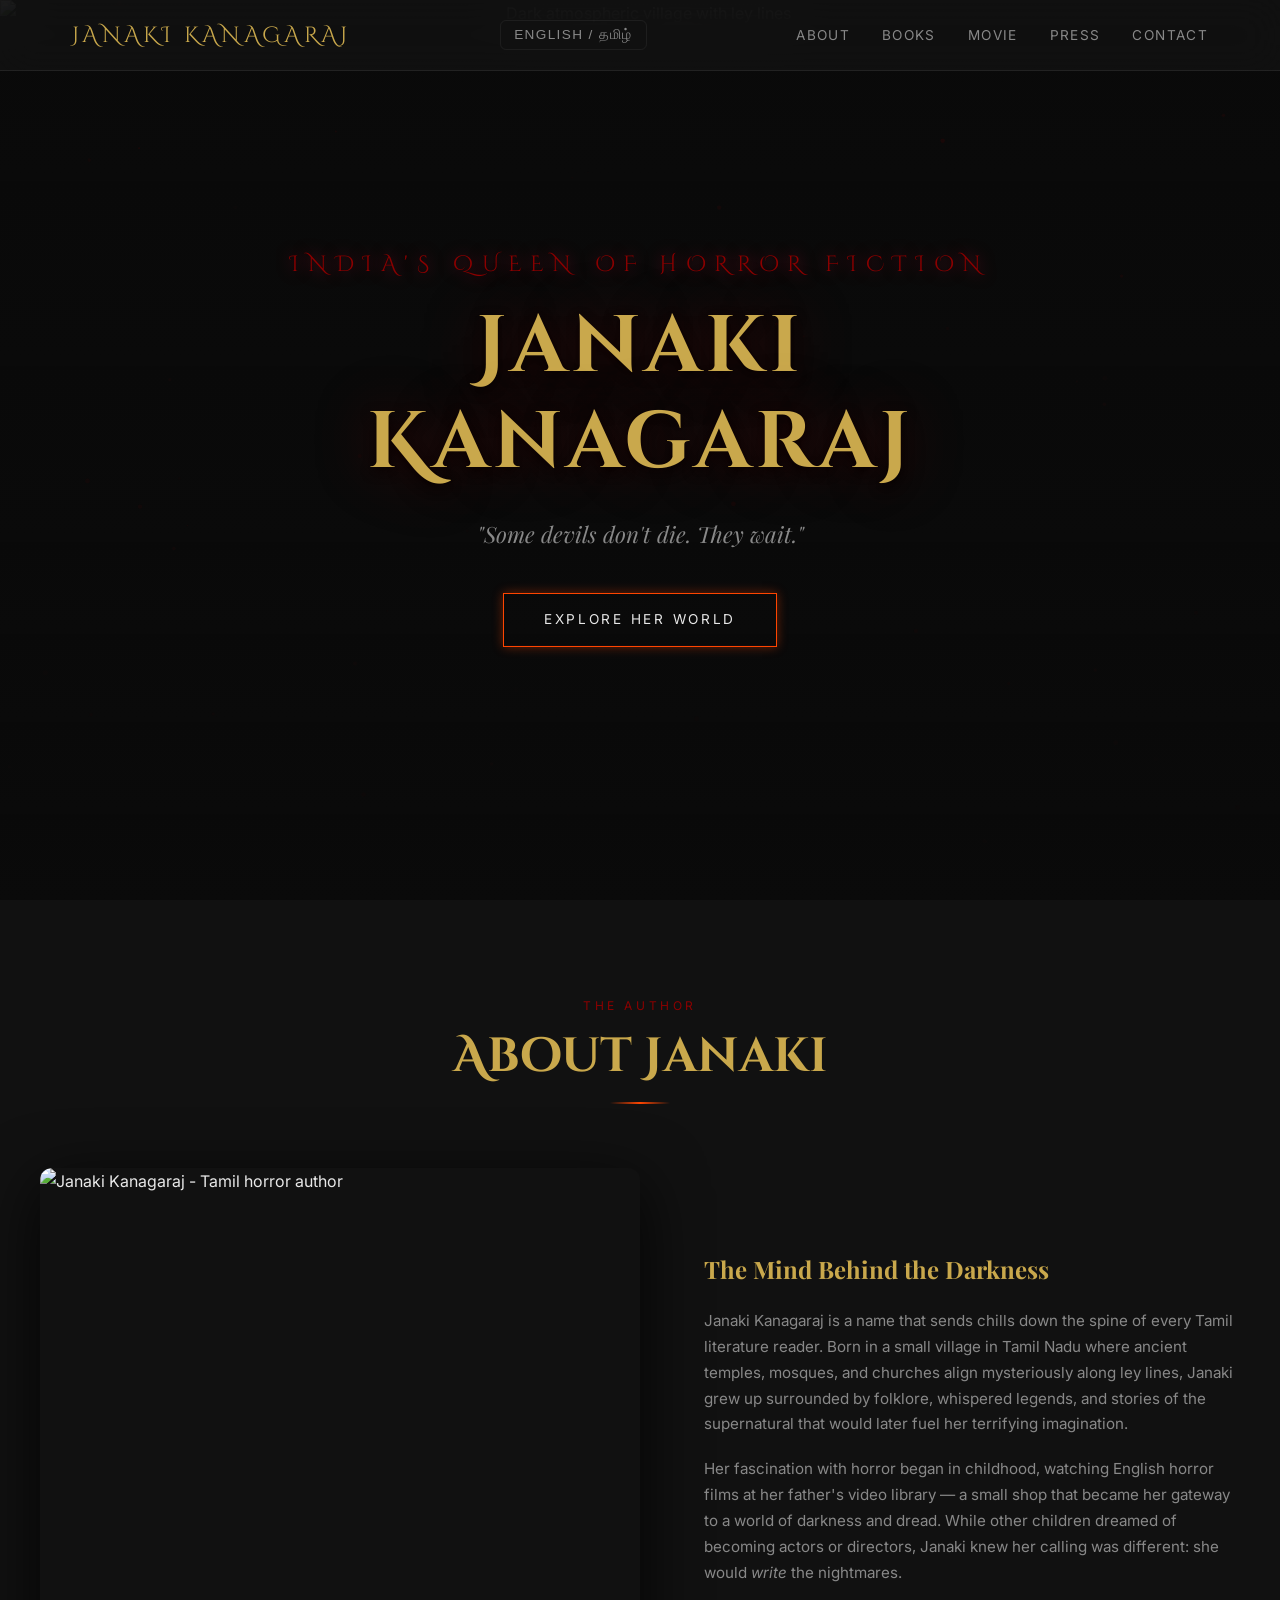
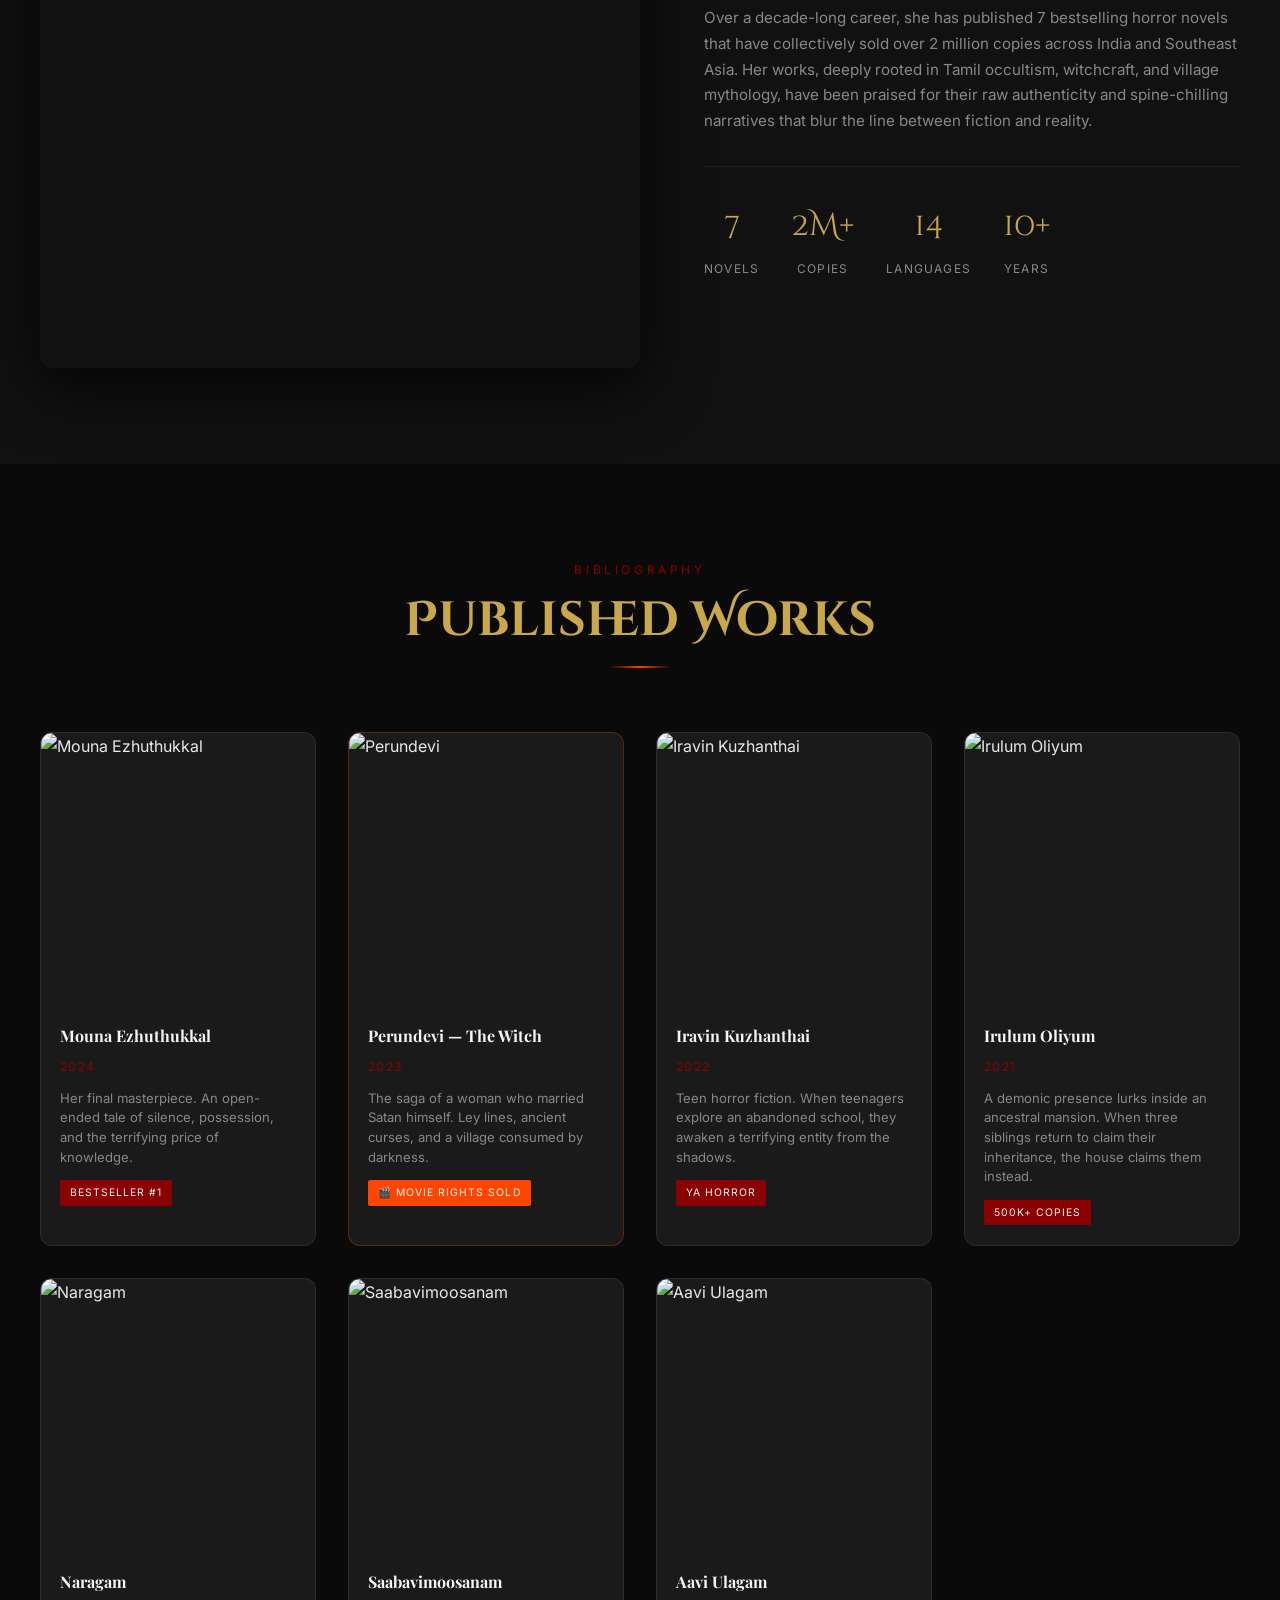
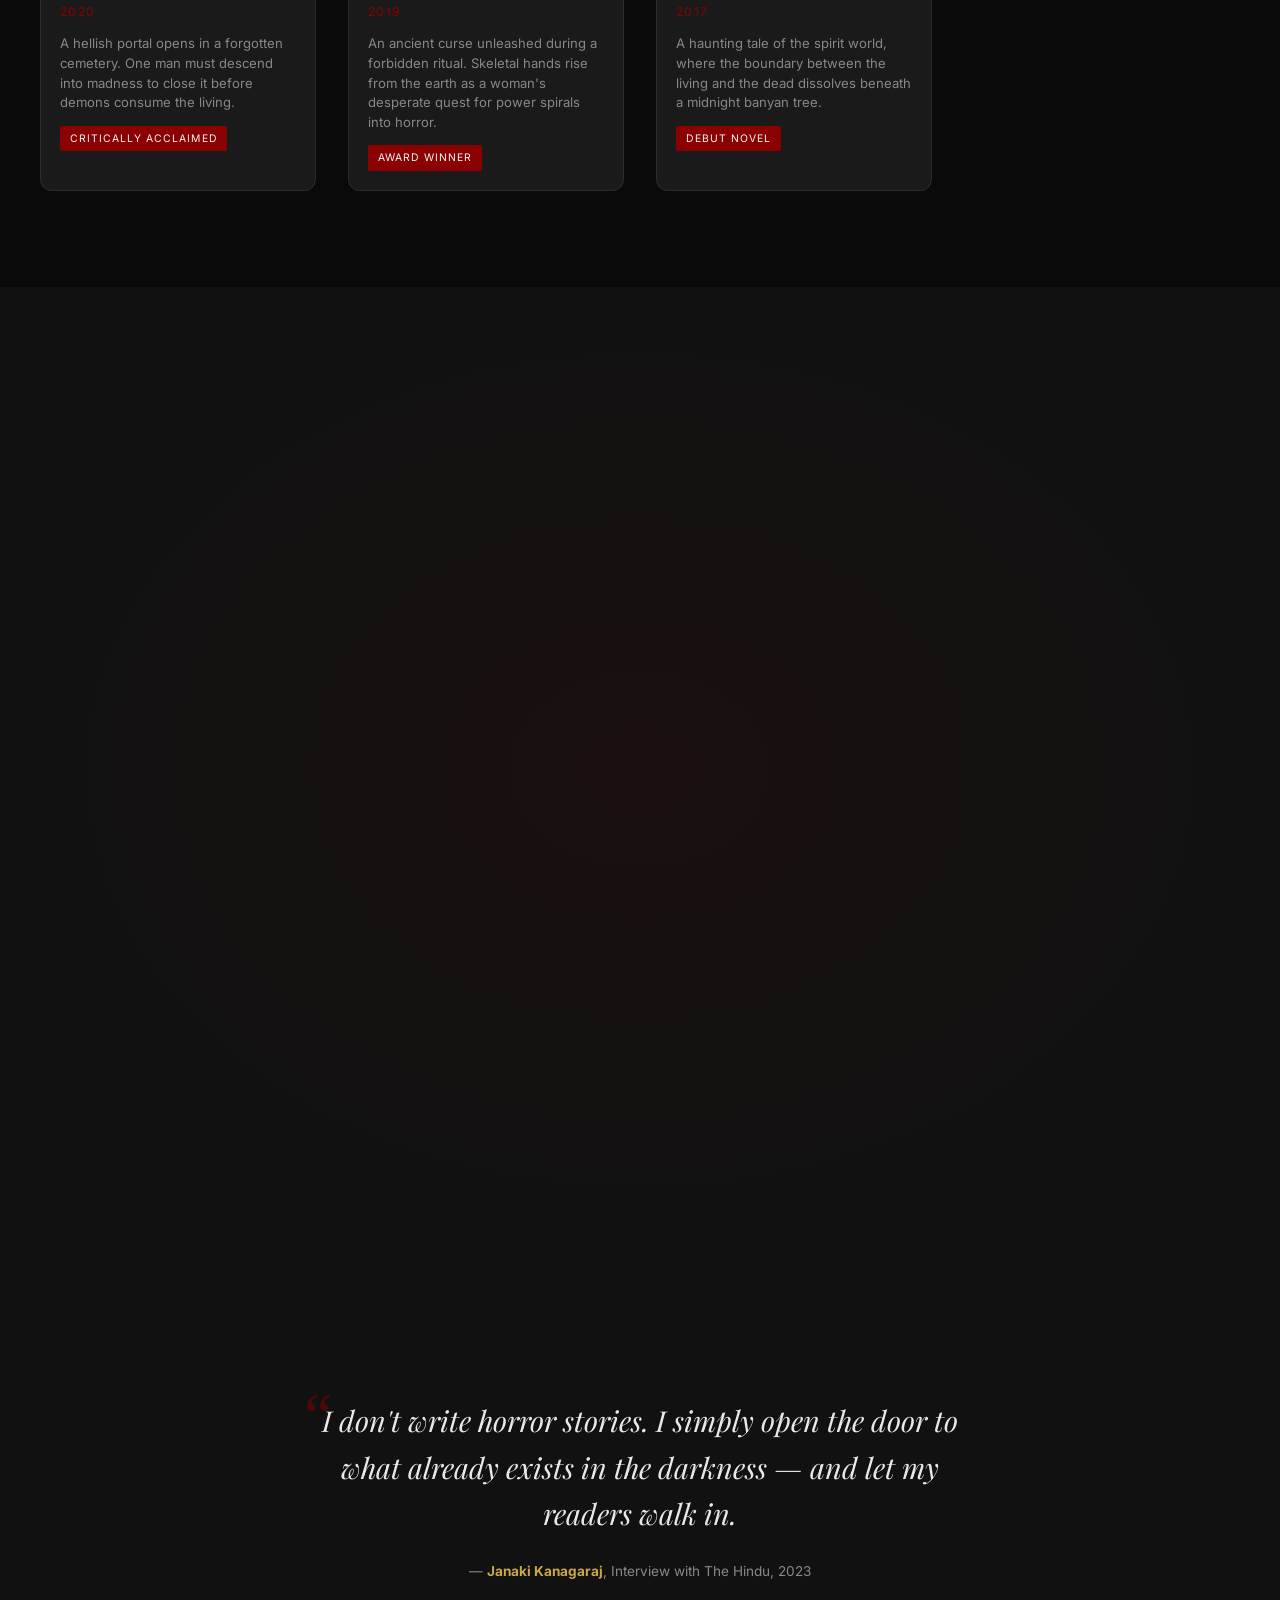
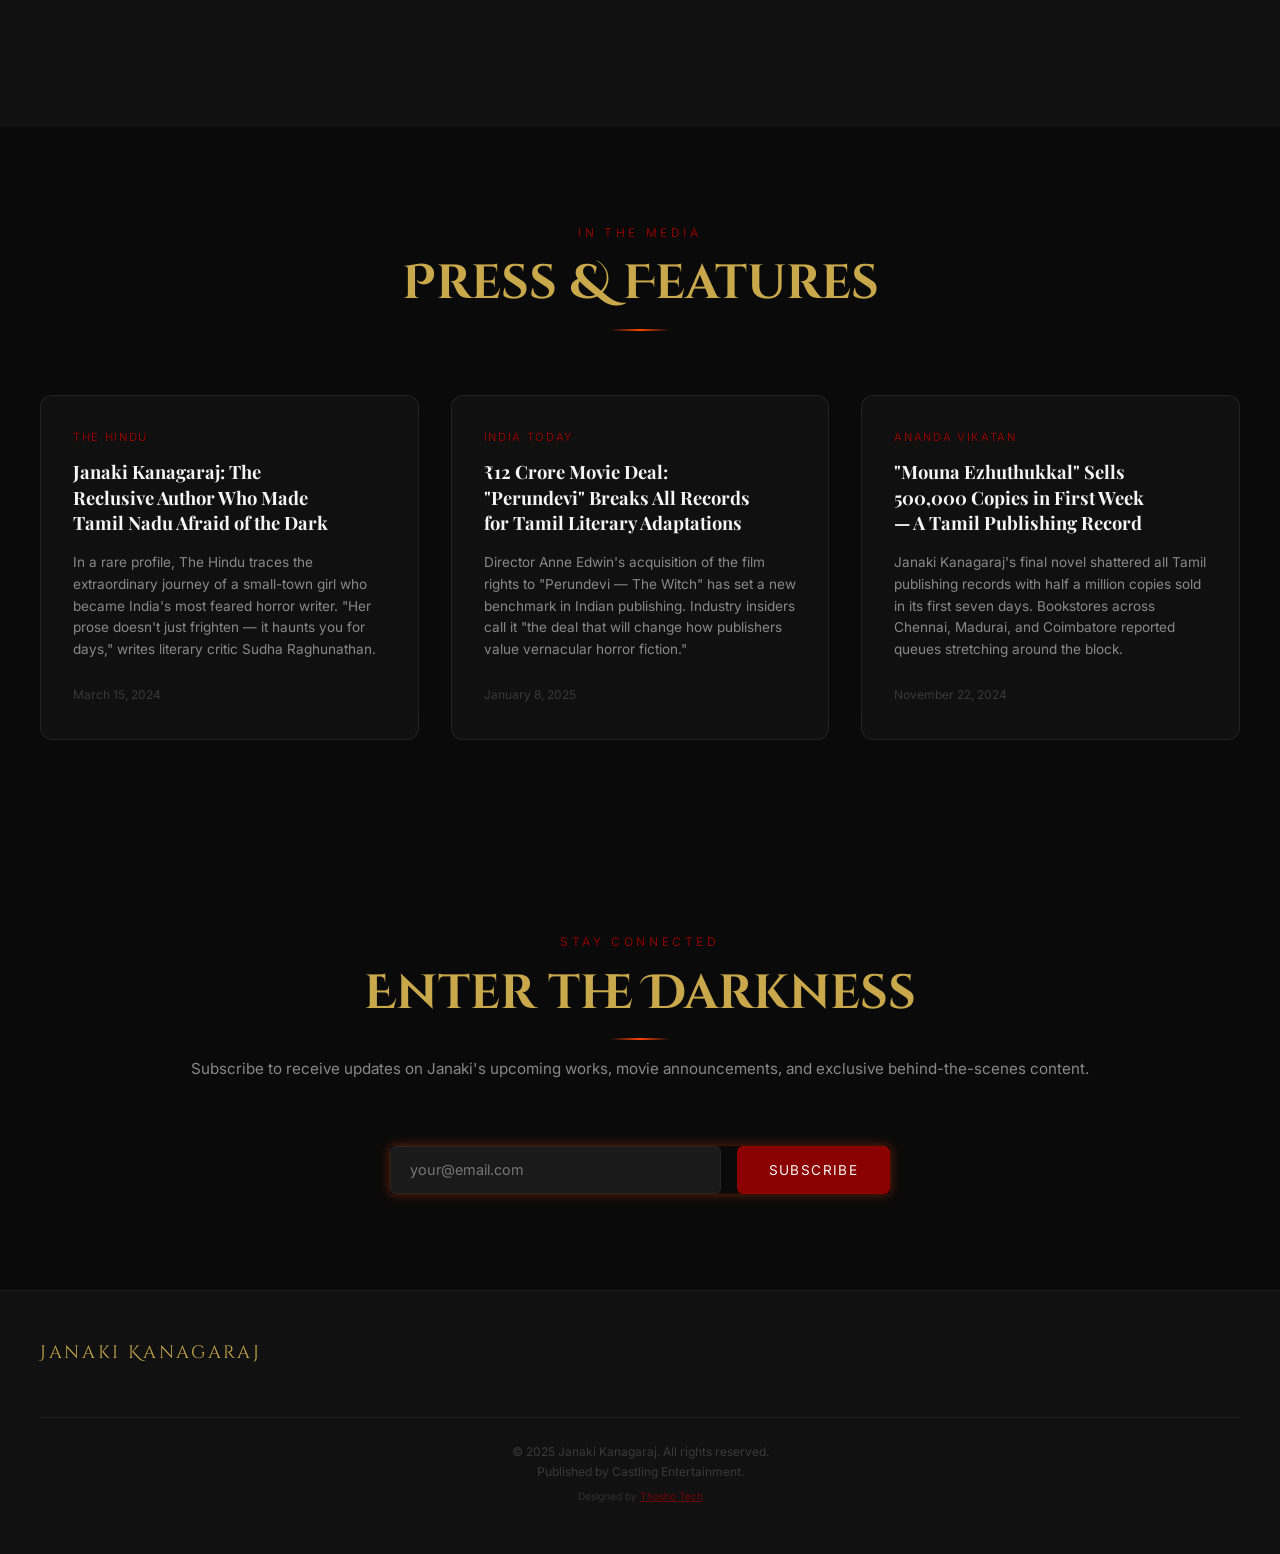
==== commit fc99443b: "Update index.html" ====
--- a/index.html
+++ b/index.html
@@ -536,7 +536,7 @@
         <span class="lang-ta">ஜானகி கனகராஜ்</span>
       </span>
       <p class="footer-copy">
-        © 2025 Janaki Kanagaraj. All rights reserved. Published by Castling Entertainment.<br>
+        © 2025 Janaki Kanagaraj. All rights reserved. <br>Published by Castling Entertainment.<br>
         <span style="font-size: 0.85em; opacity: 0.8; margin-top: 5px; display: inline-block;">
           Designed by <a href="https://thosho.github.io/" target="_blank" rel="noopener noreferrer" style="color: var(--accent-primary); text-decoration: underline;">Thosho Tech</a>
         </span>
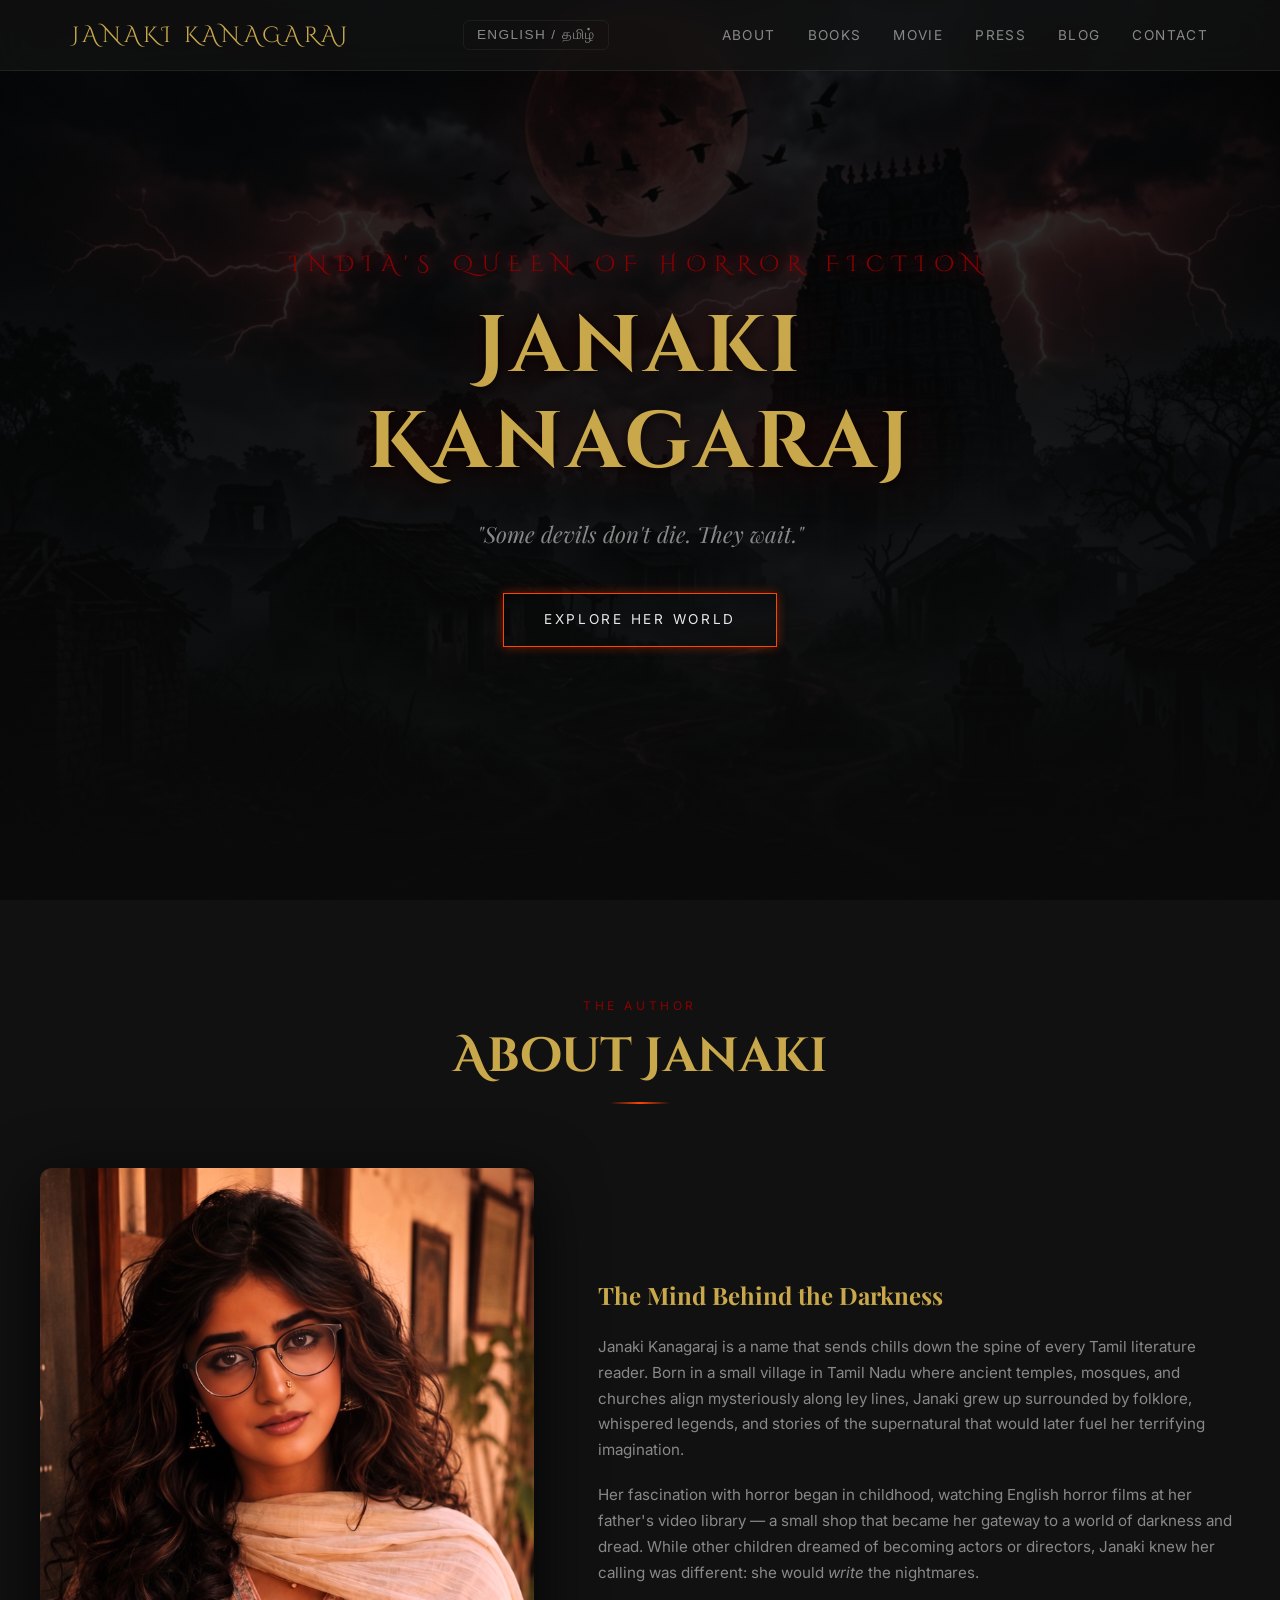
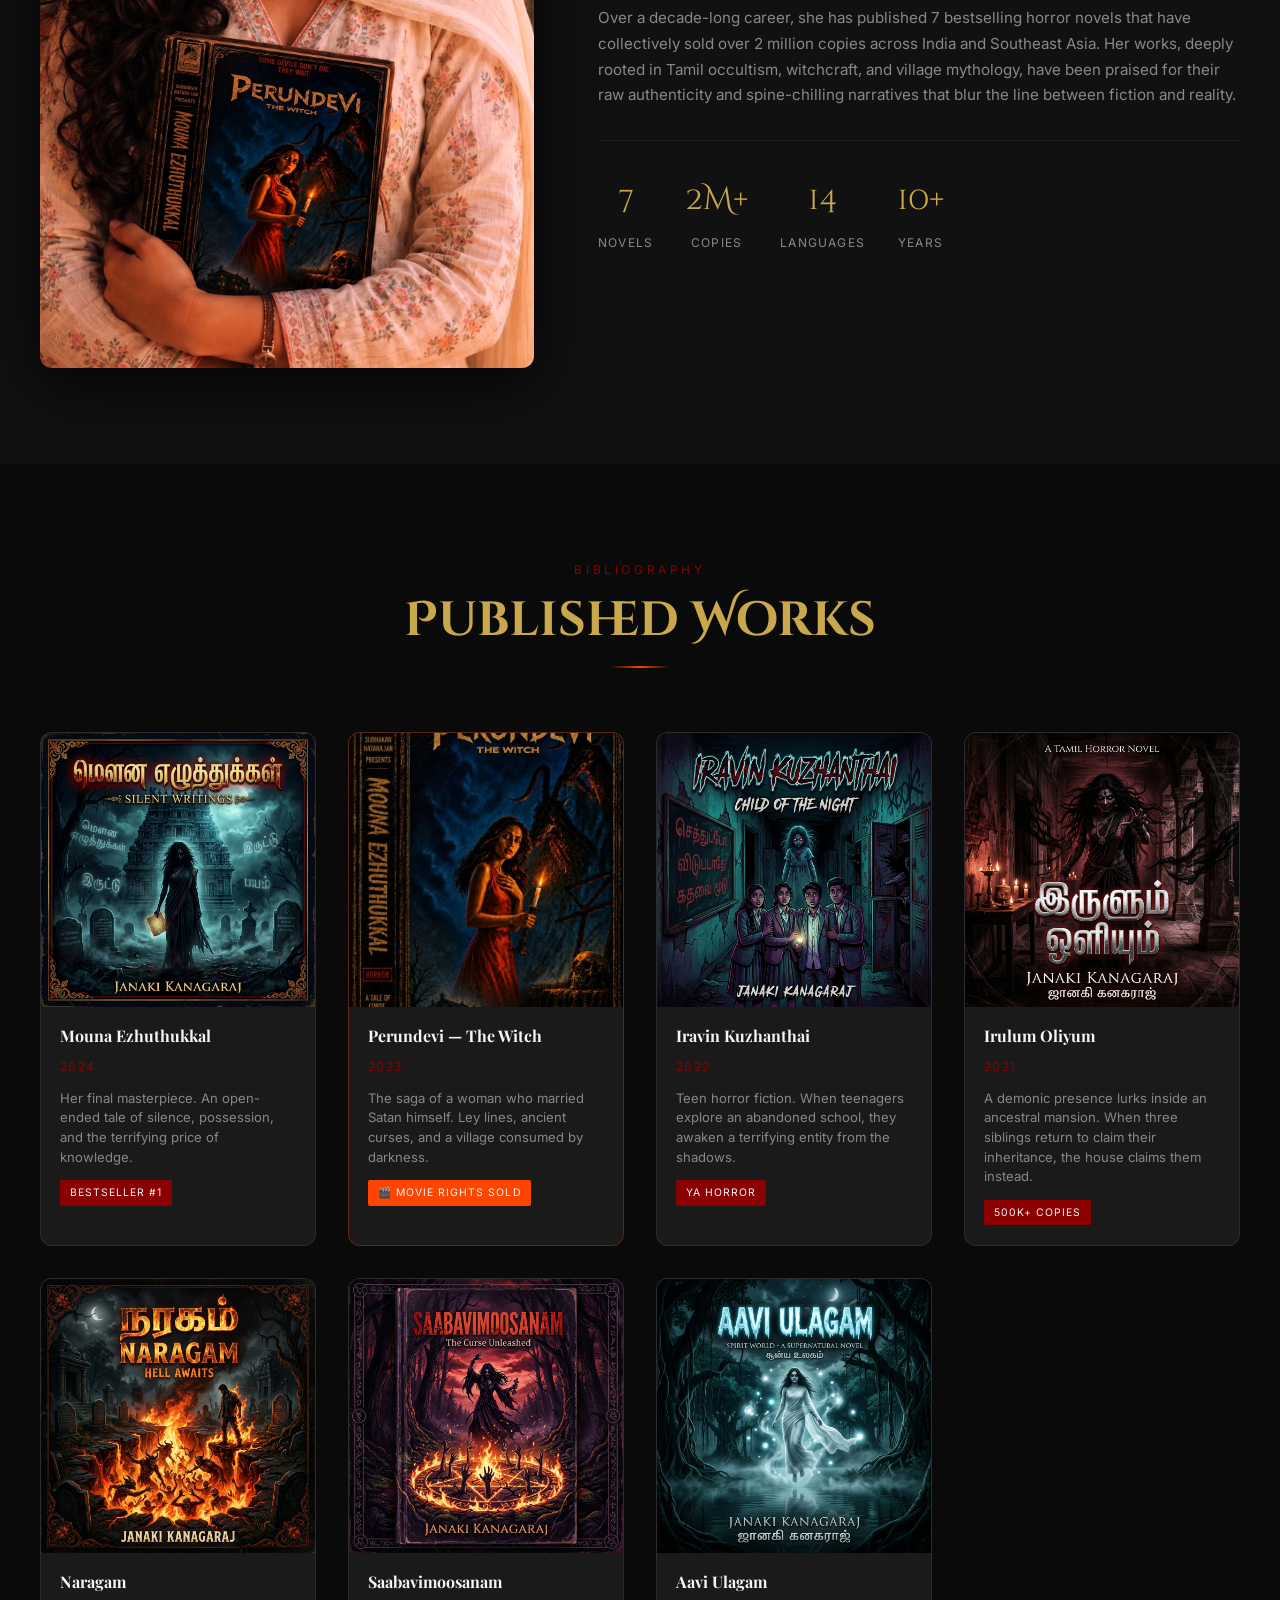
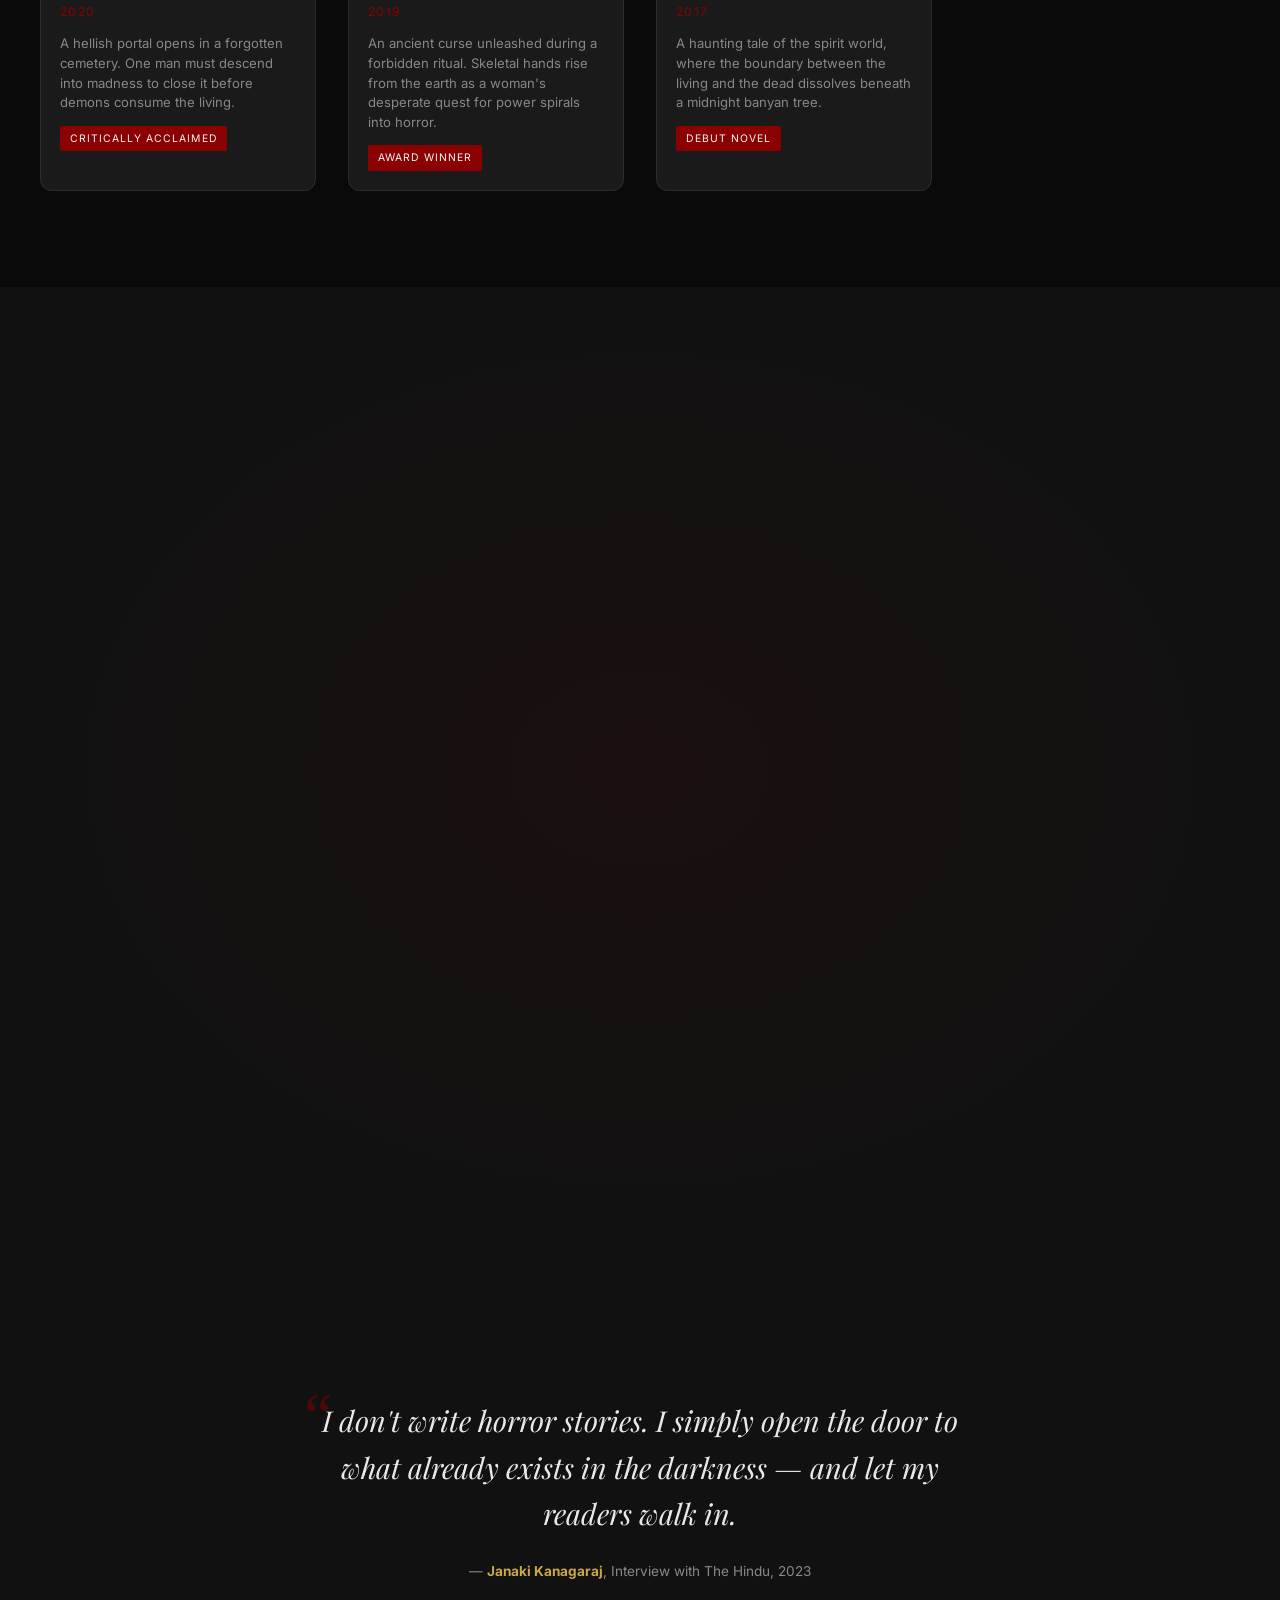
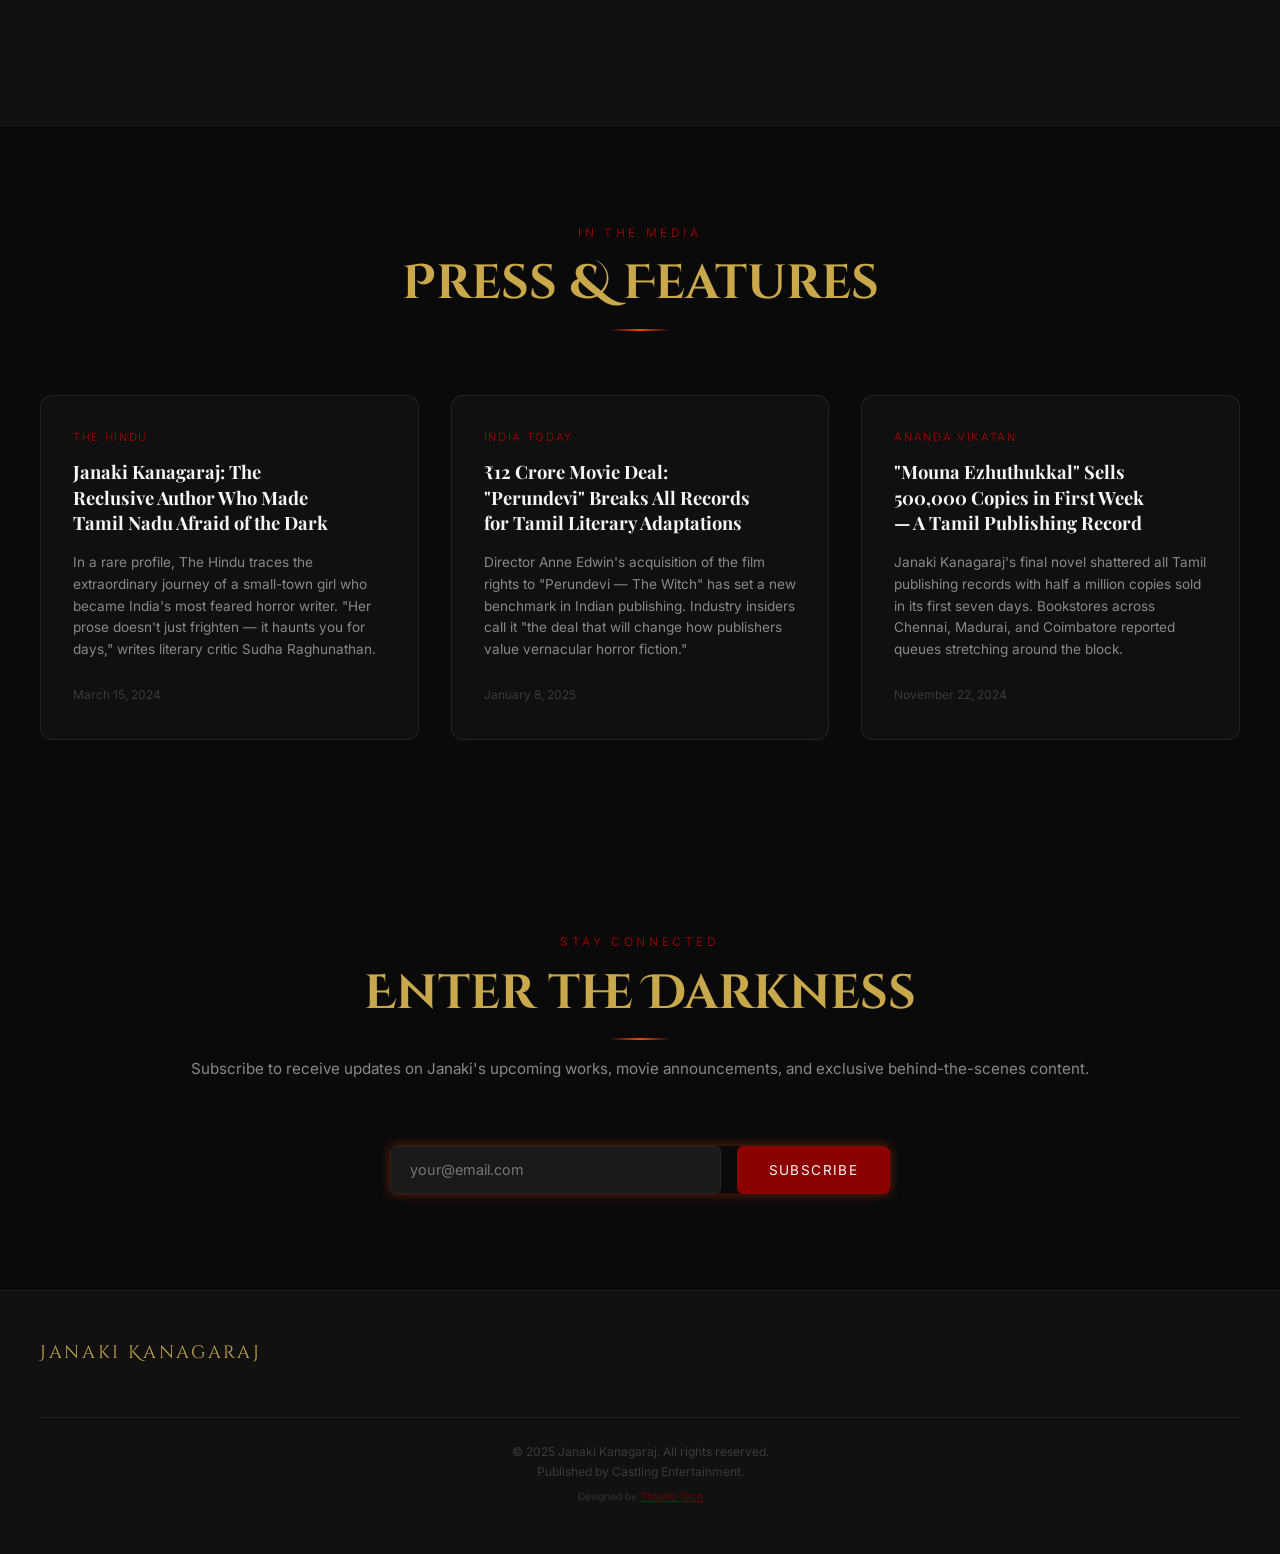
==== commit 3afd5ee9: "Add files via upload" ====
--- a/index.html
+++ b/index.html
@@ -62,6 +62,12 @@
           </a>
         </li>
         <li>
+          <a href="blog.html">
+            <span class="lang-en">Blog</span>
+            <span class="lang-ta">வலைப்பதிவு</span>
+          </a>
+        </li>
+        <li>
           <a href="#contact">
             <span class="lang-en">Contact</span>
             <span class="lang-ta">தொடர்பு</span>
@@ -536,7 +542,7 @@
         <span class="lang-ta">ஜானகி கனகராஜ்</span>
       </span>
       <p class="footer-copy">
-        © 2025 Janaki Kanagaraj. All rights reserved. <br>Published by Castling Entertainment.<br>
+        © 2025 Janaki Kanagaraj. All rights reserved.<br>Published by Castling Entertainment.<br>
         <span style="font-size: 0.85em; opacity: 0.8; margin-top: 5px; display: inline-block;">
           Designed by <a href="https://thosho.github.io/" target="_blank" rel="noopener noreferrer" style="color: var(--accent-primary); text-decoration: underline;">Thosho Tech</a>
         </span>
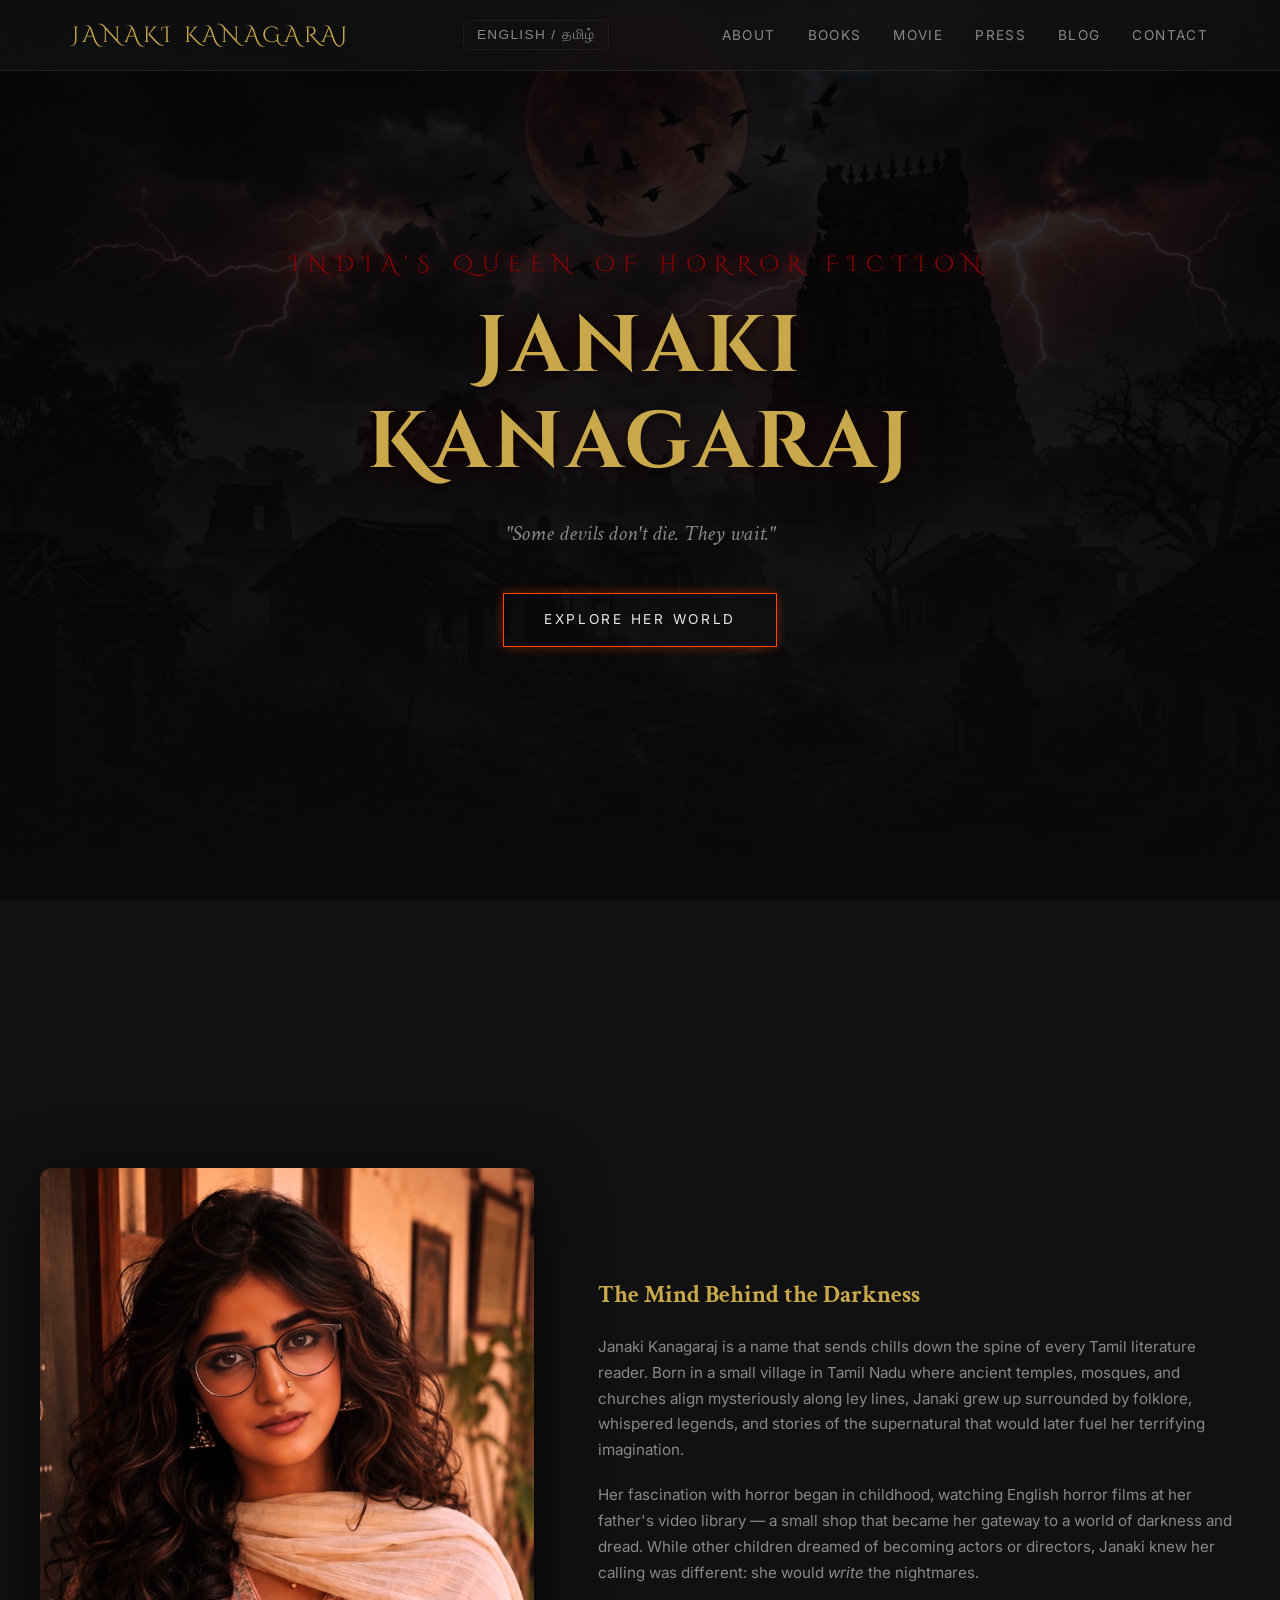
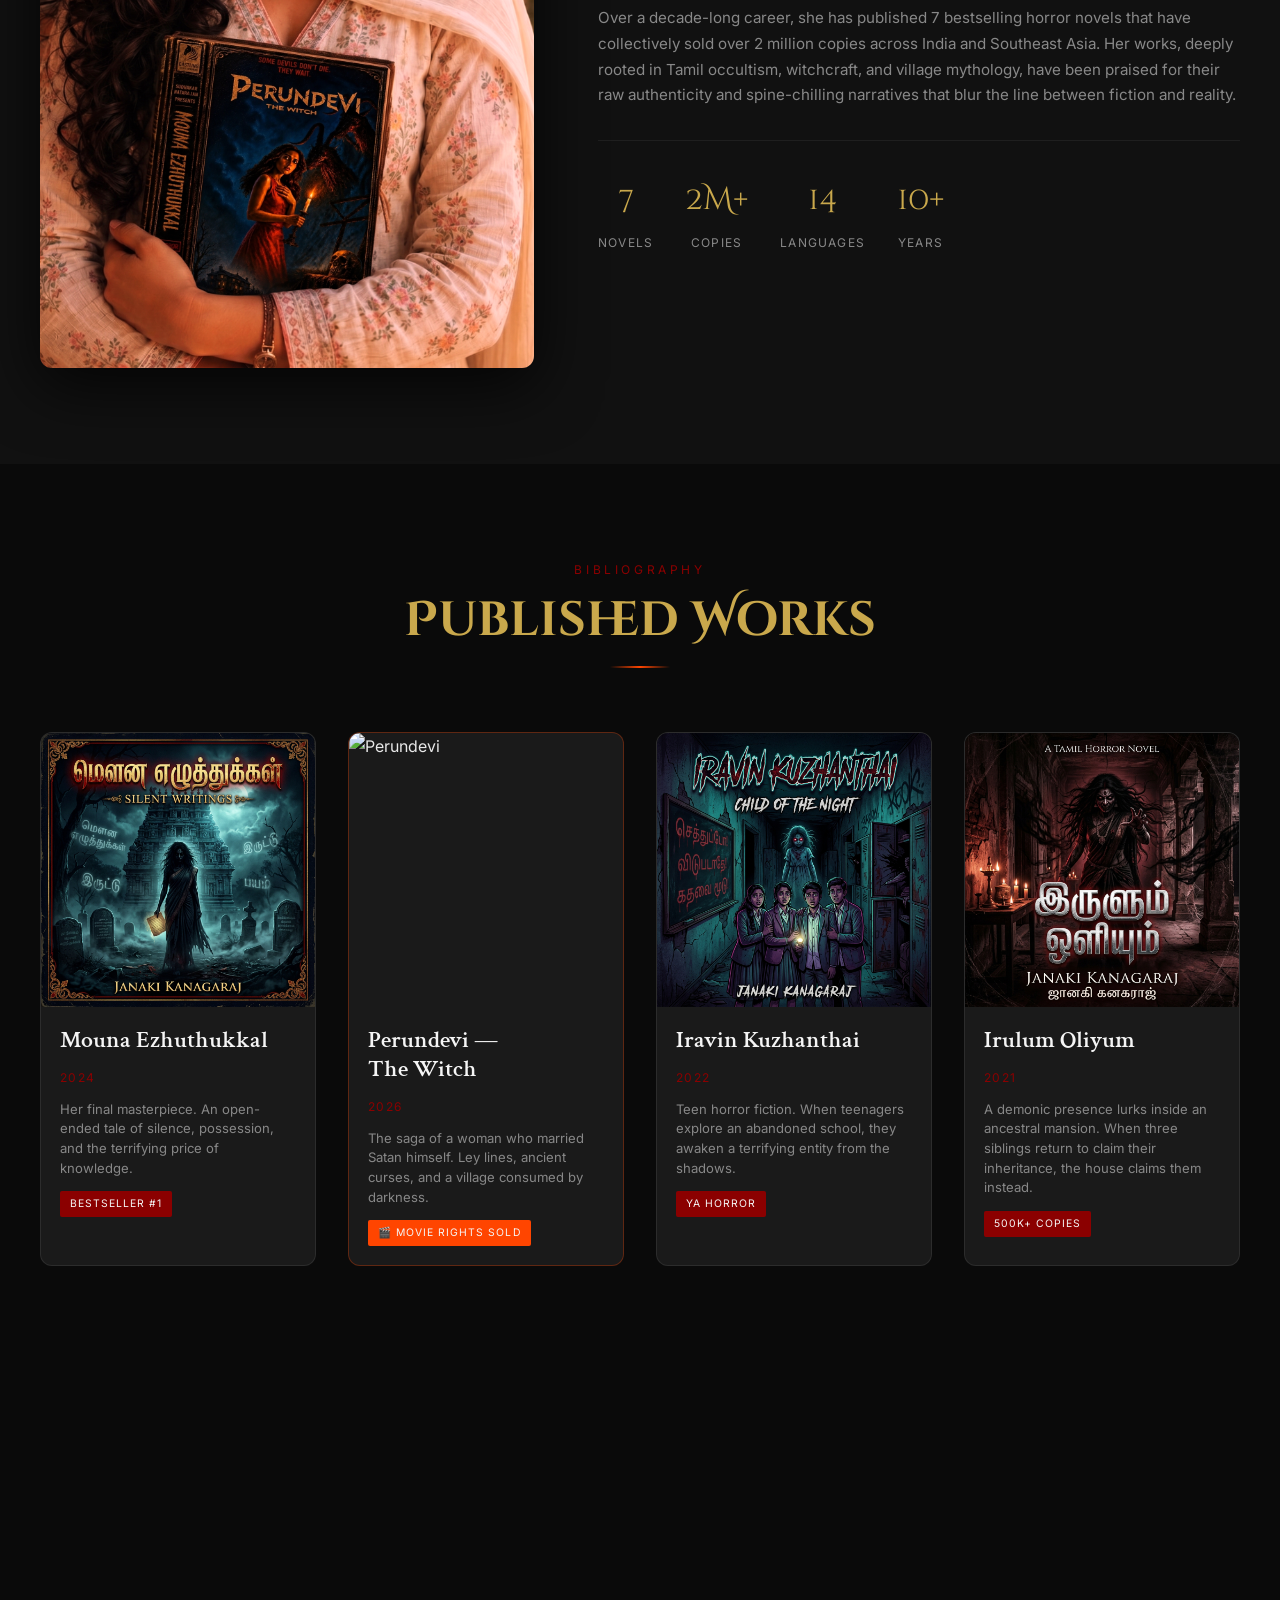
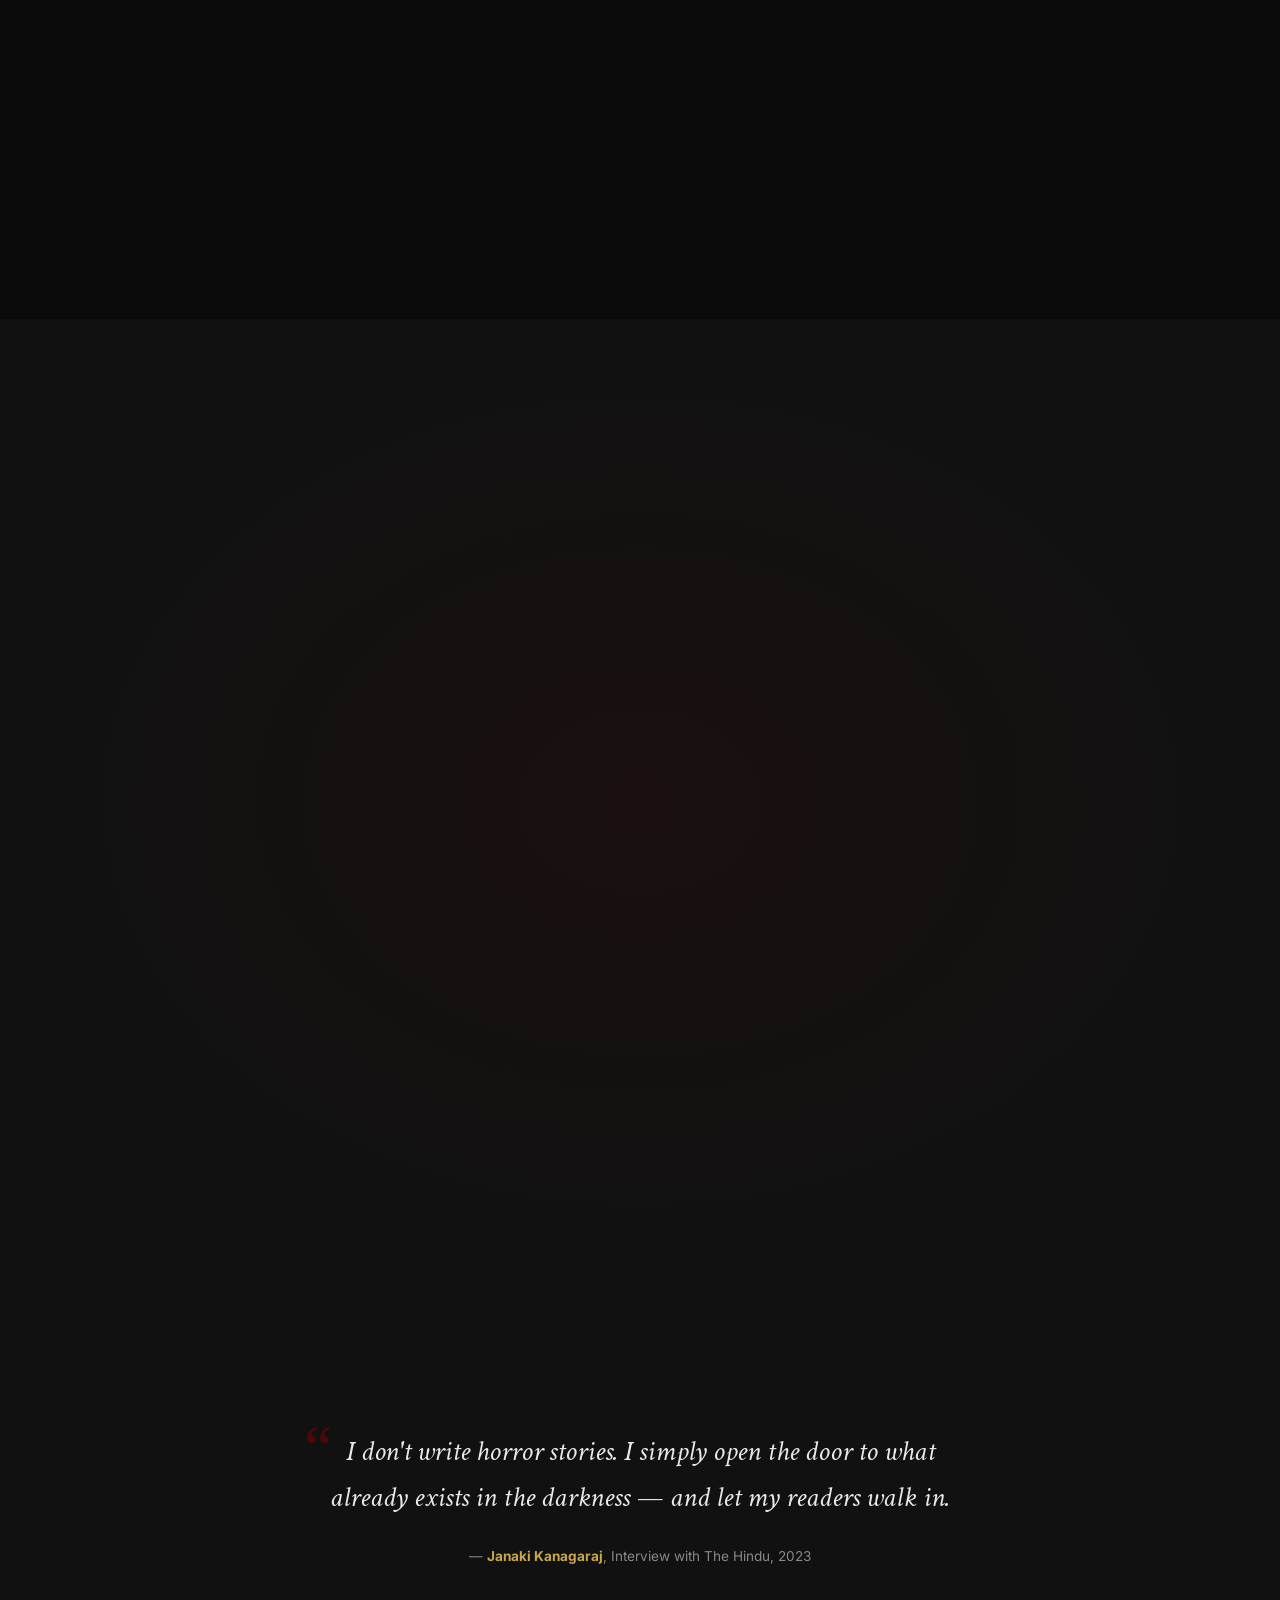
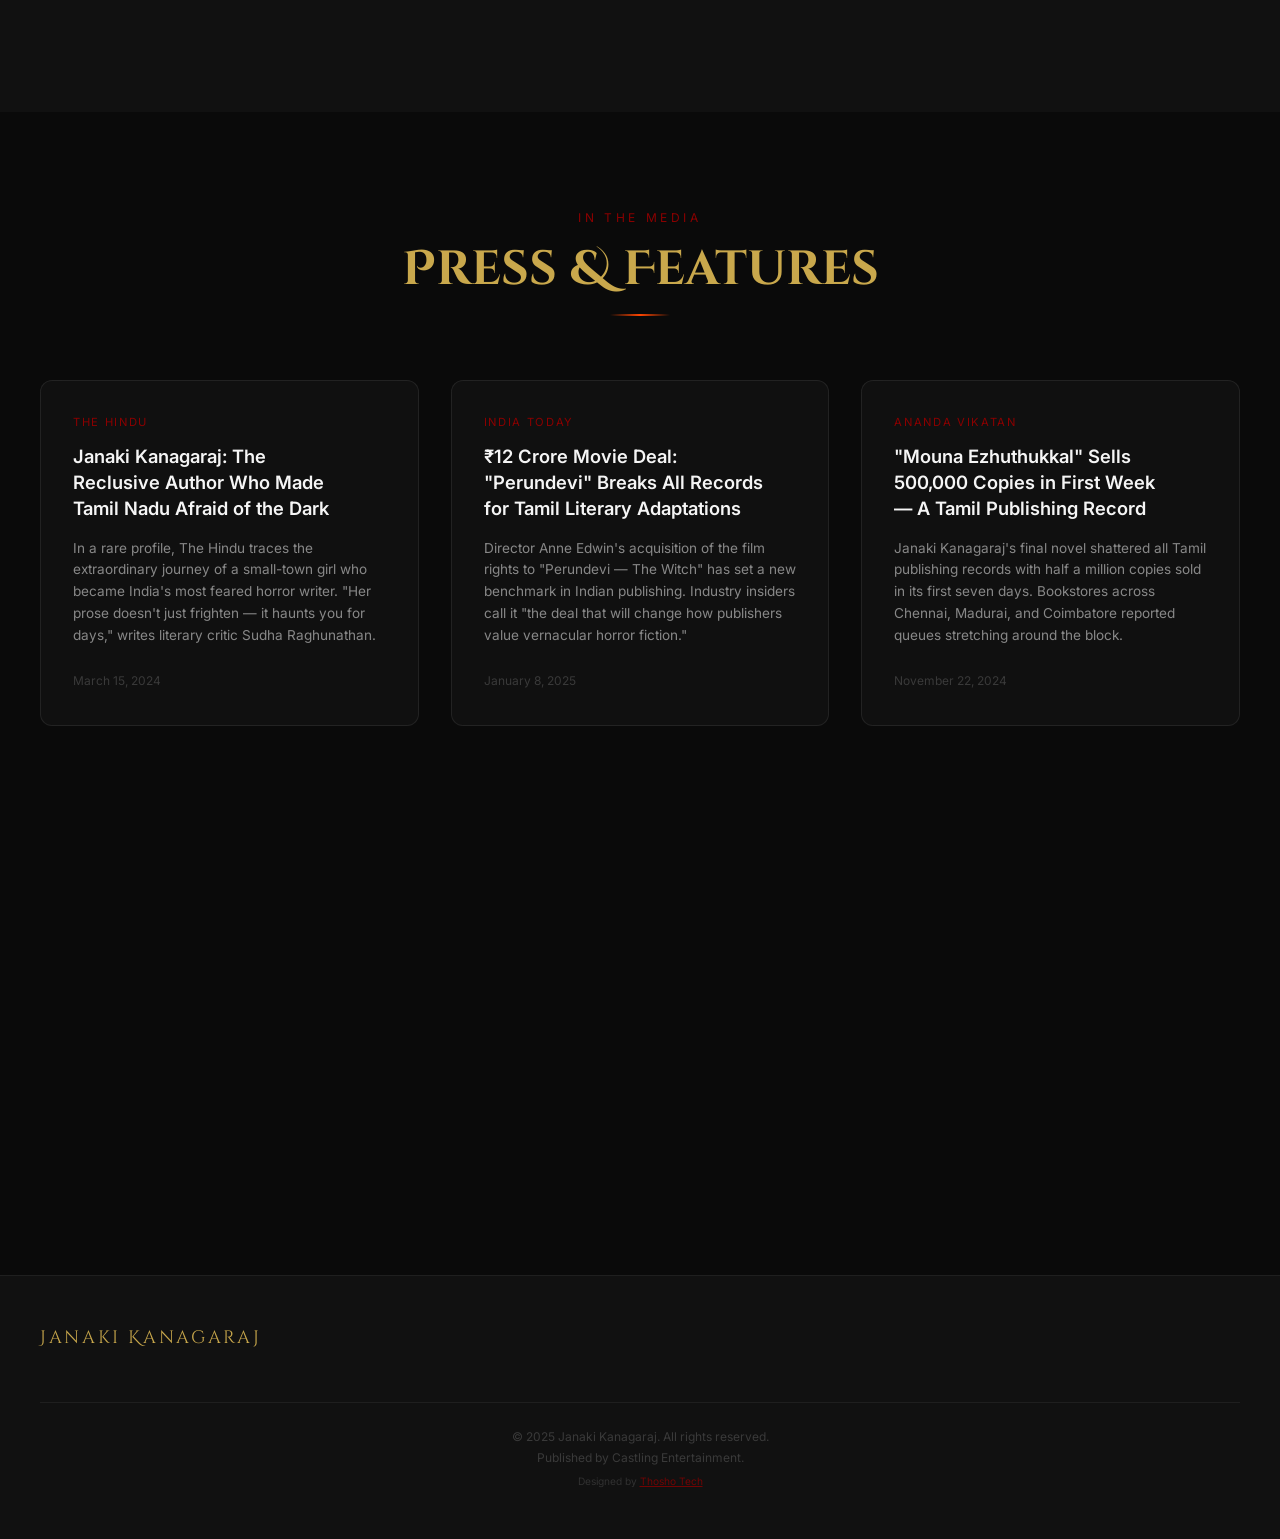
==== commit ce8417b4: "Add files via upload" ====
--- a/index.html
+++ b/index.html
@@ -10,7 +10,7 @@
   <!-- Fonts -->
   <link rel="preconnect" href="https://fonts.googleapis.com">
   <link rel="preconnect" href="https://fonts.gstatic.com" crossorigin>
-  <link href="https://fonts.googleapis.com/css2?family=Cinzel+Decorative:wght@400;700;900&family=Cinzel:wght@400;600;700&family=Inter:wght@300;400;500;600&family=Playfair+Display:ital,wght@0,400;0,600;0,700;1,400;1,600&display=swap" rel="stylesheet">
+  <link href="https://fonts.googleapis.com/css2?family=Cinzel+Decorative:wght@400;700;900&family=Cinzel:wght@400;600;700&family=Inter:wght@300;400;500;600&family=Crimson+Text:ital,wght@0,400;0,600;0,700;1,400;1,600&display=swap" rel="stylesheet">
 
   <link rel="stylesheet" href="index.css">
 </head>
@@ -217,14 +217,14 @@
 
         <div class="book-card upcoming reveal">
           <div class="book-cover">
-            <img src="images/book_perundevi_new.jpg" alt="Perundevi" width="400" height="400" loading="lazy">
+            <img src="images/book_perundevi_cover.png" alt="Perundevi" width="400" height="400" loading="lazy">
           </div>
           <div class="book-info">
             <h3 class="book-title">
               <span class="lang-en">Perundevi — The Witch</span>
               <span class="lang-ta">பெருந்தேவி — சூனியக்காரி</span>
             </h3>
-            <span class="book-year">2023</span>
+            <span class="book-year">2026</span>
             <p class="book-desc">
               <span class="lang-en">The saga of a woman who married Satan himself. Ley lines, ancient curses, and a village consumed by darkness.</span>
               <span class="lang-ta">சாத்தானையே திருமணம் செய்த ஒரு பெண்ணின் கதை. லே லைன்ஸ், பழங்கால சாபங்கள் மற்றும் இருளால் மூழ்கிய கிராமம்.</span>
--- a/index.css
+++ b/index.css
@@ -53,7 +53,7 @@
   /* Typography */
   --font-heading: 'Cinzel Decorative', 'Cinzel', serif;
   --font-body: 'Inter', system-ui, sans-serif;
-  --font-accent: 'Playfair Display', serif;
+  --font-accent: 'Crimson Text', serif;
 }
 
 /* ============================================
@@ -547,9 +547,11 @@
 
 .book-title {
   font-family: var(--font-accent);
-  font-size: 1rem;
+  font-weight: 600;
+  font-size: 1.5rem;
   color: var(--text-heading);
-  margin-block-end: 0.4rem;
+  margin-block-end: 0.5rem;
+  -webkit-font-smoothing: antialiased;
 }
 
 .book-year {
@@ -696,6 +698,7 @@
   border-radius: var(--radius-md);
   padding: 2rem;
   transition: transform var(--transition-base), box-shadow var(--transition-base);
+  transform: translateZ(0); /* Fixes backdrop-filter blur bug in some browsers */
 }
 
 .news-card:hover {
@@ -712,11 +715,13 @@
 }
 
 .news-headline {
-  font-family: var(--font-accent);
+  font-family: var(--font-body);
+  font-weight: 600;
   font-size: 1.15rem;
   color: var(--text-heading);
   margin-block-end: 1rem;
   line-height: 1.4;
+  -webkit-font-smoothing: antialiased;
 }
 
 .news-excerpt {
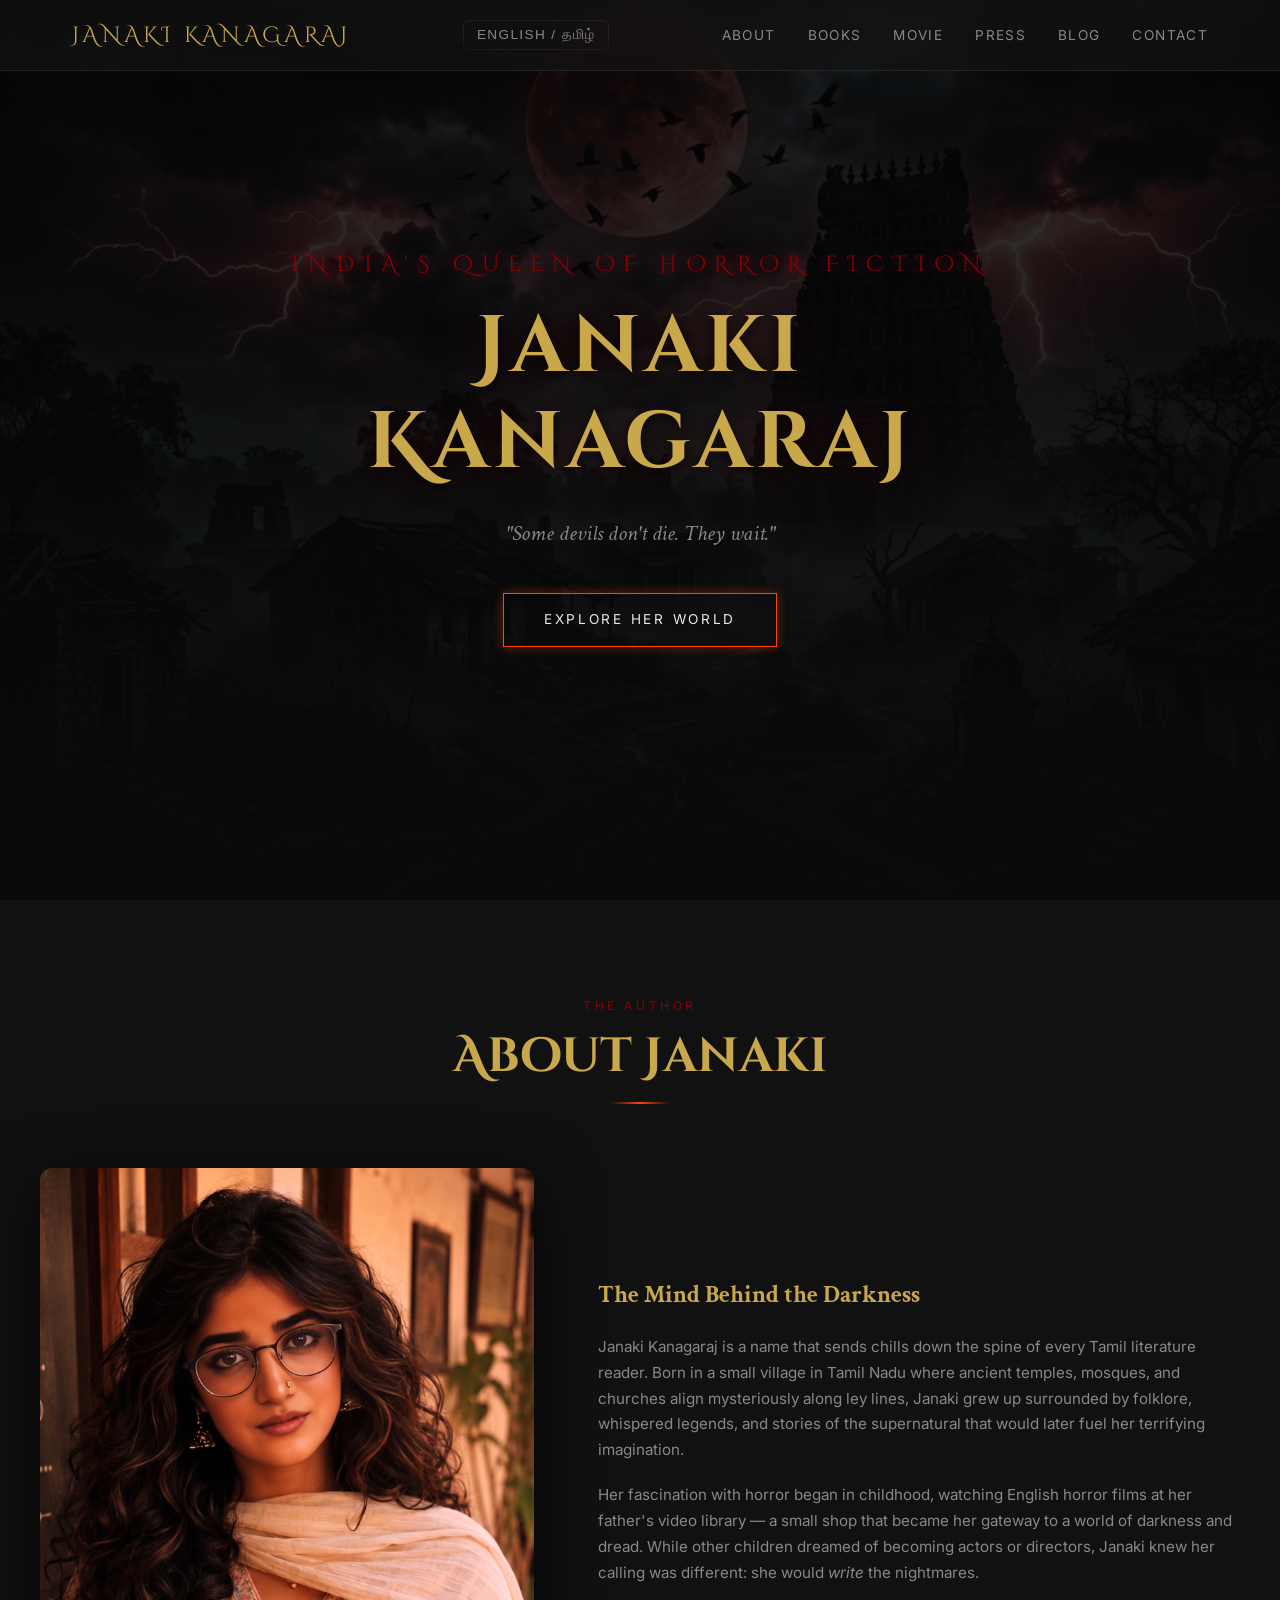
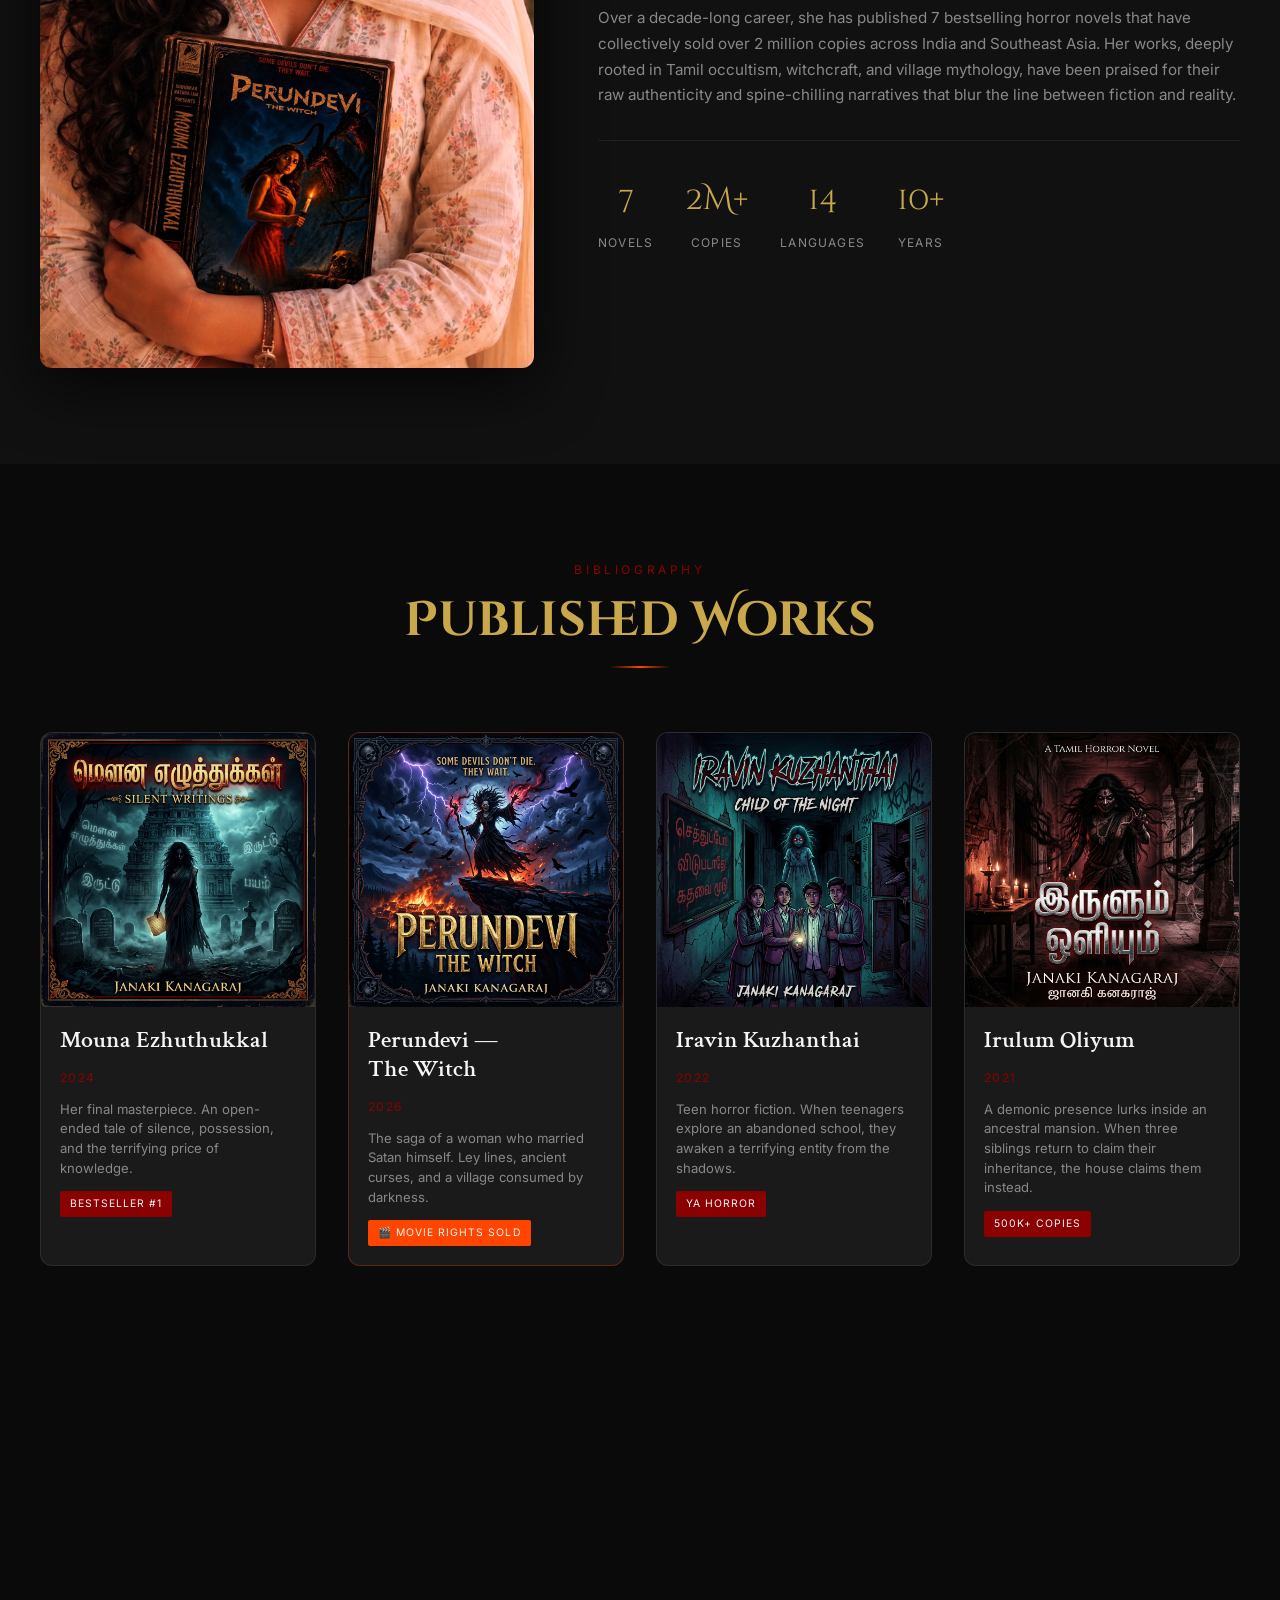
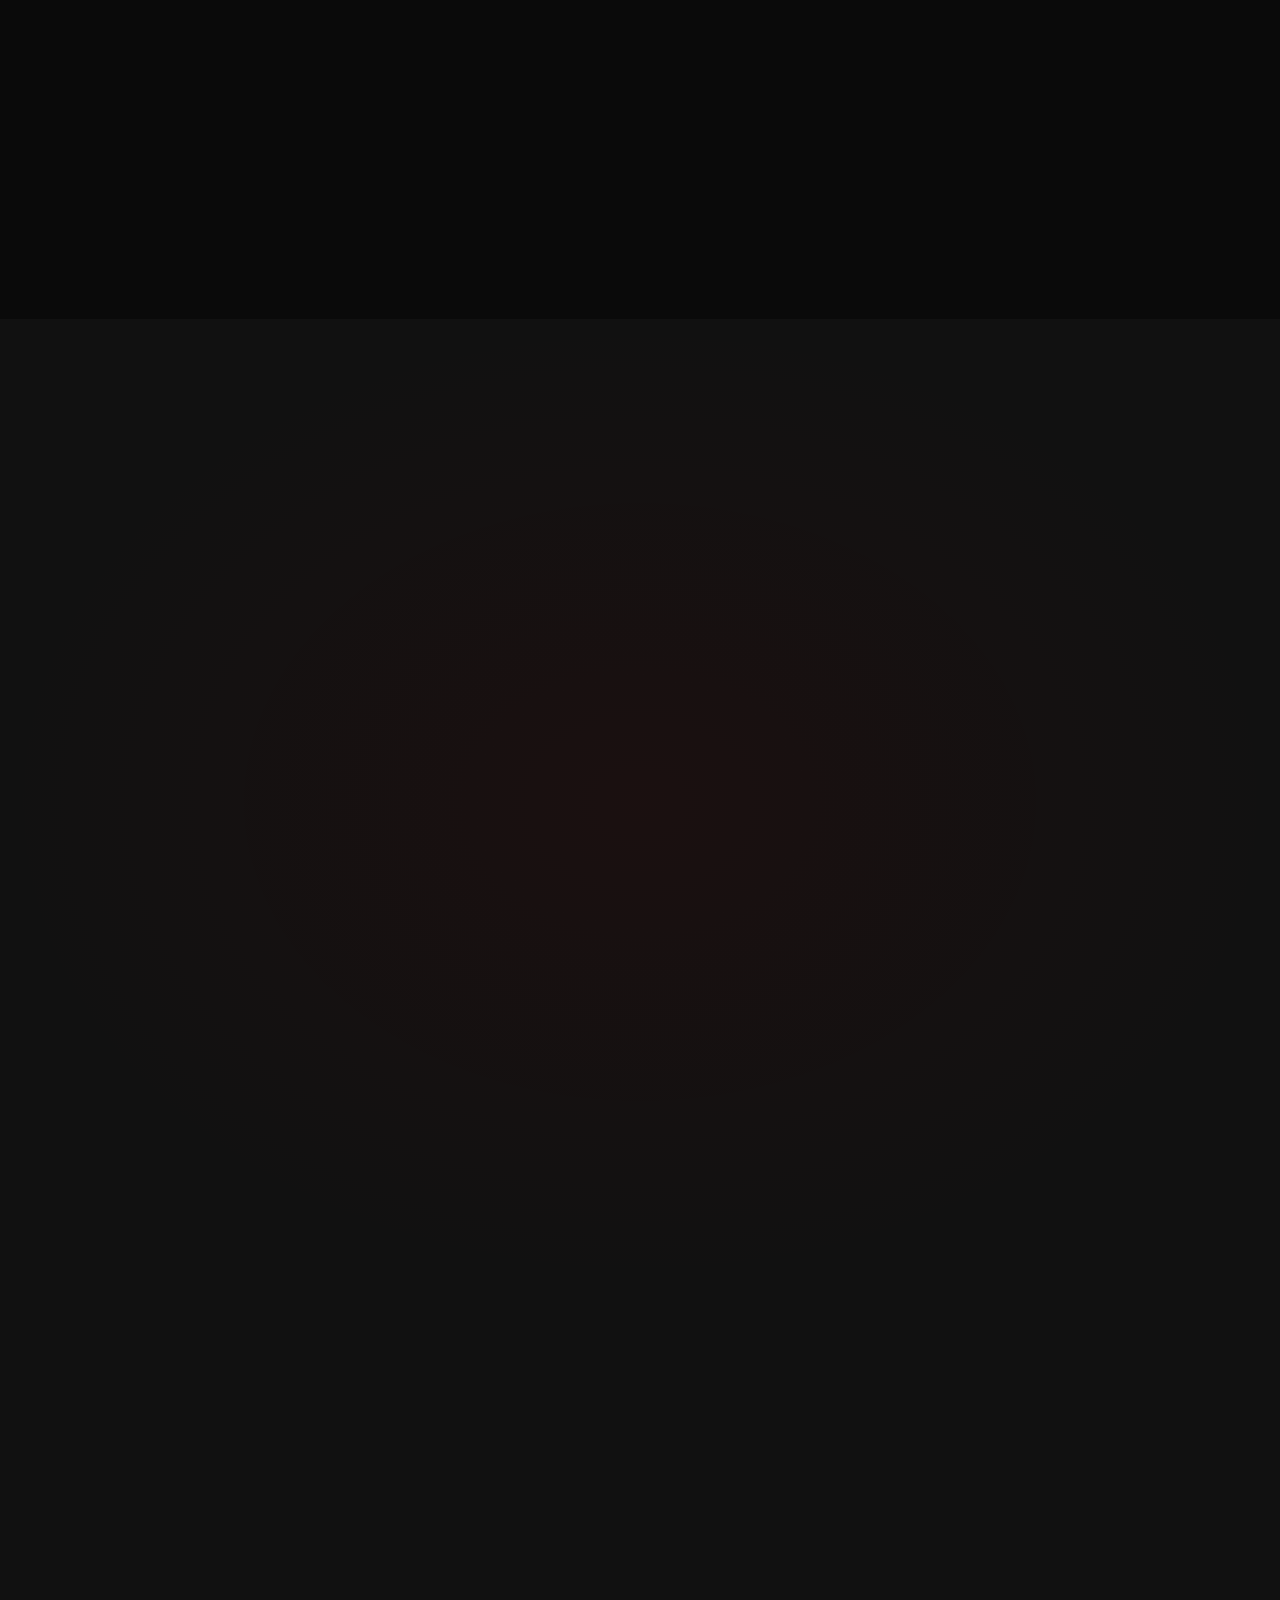
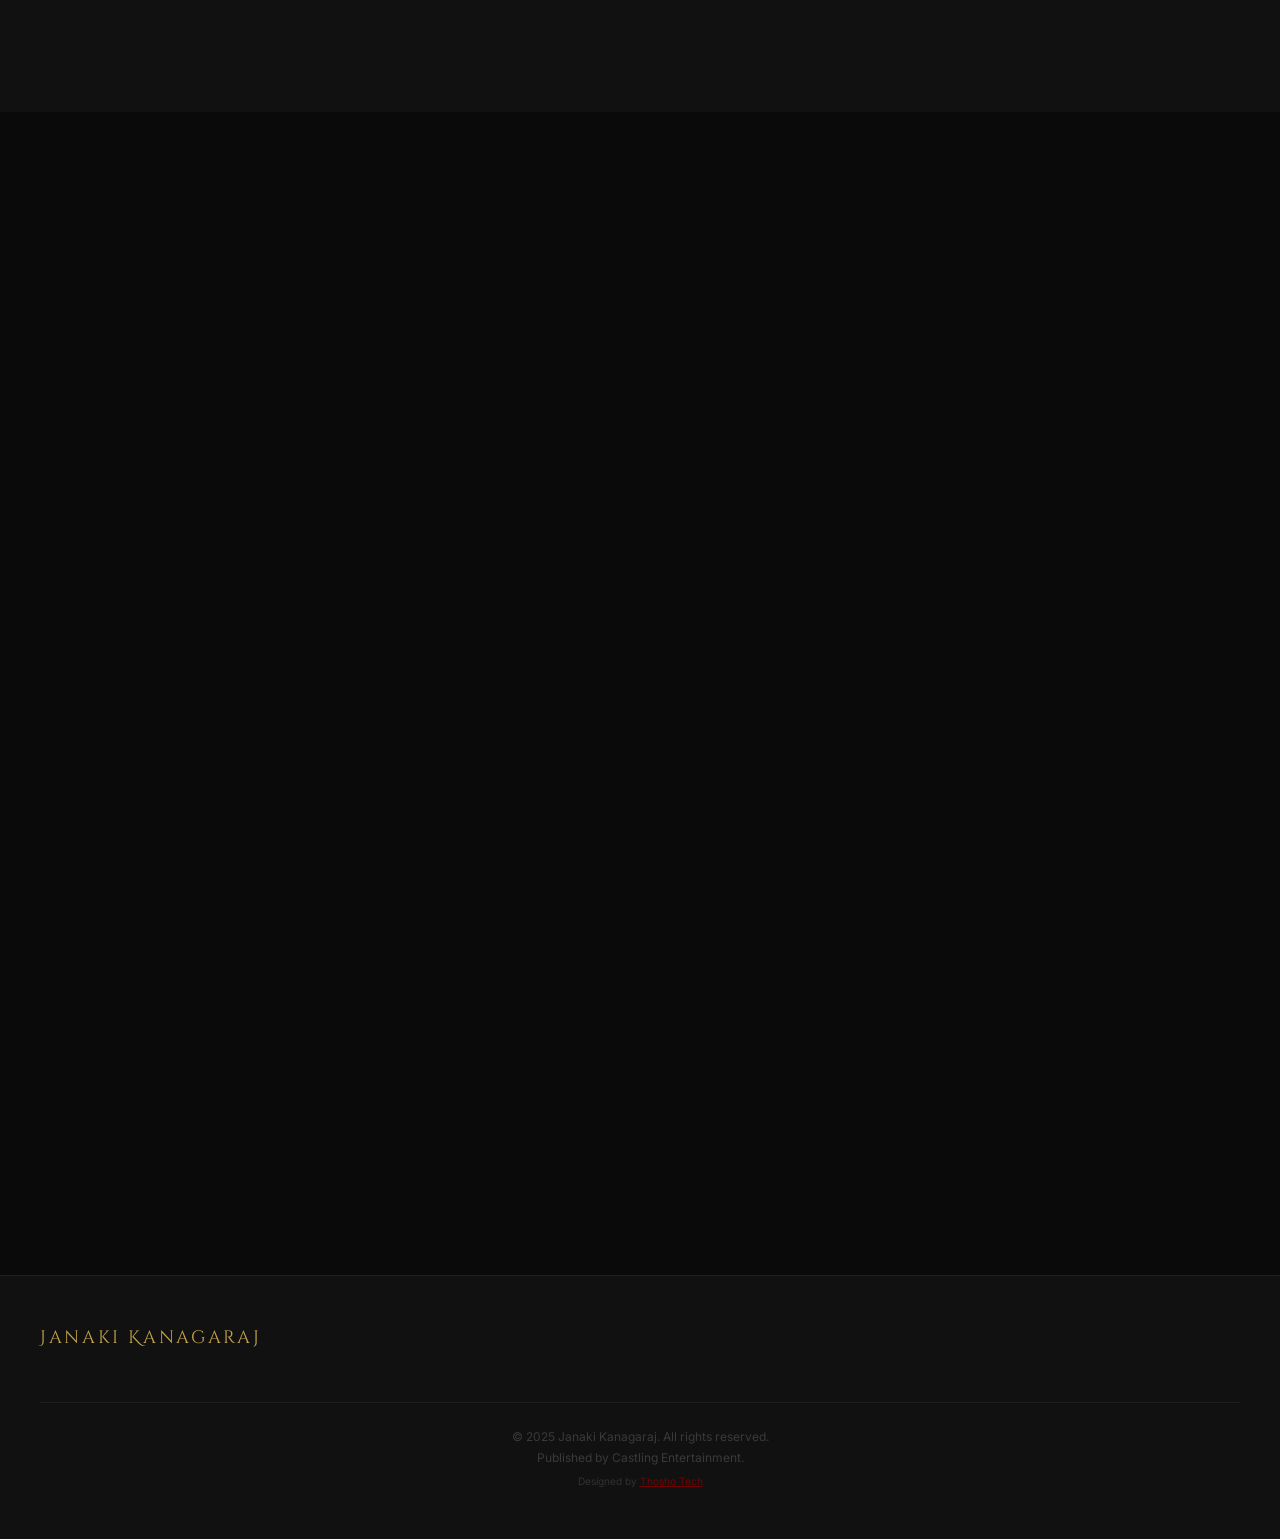
==== commit 20f36623: "Update index.html" ====
--- a/index.html
+++ b/index.html
@@ -217,7 +217,7 @@
 
         <div class="book-card upcoming reveal">
           <div class="book-cover">
-            <img src="images/book_perundevi_cover.png" alt="Perundevi" width="400" height="400" loading="lazy">
+            <img src="images/book_perundevi.png" alt="Perundevi" width="400" height="400" loading="lazy">
           </div>
           <div class="book-info">
             <h3 class="book-title">
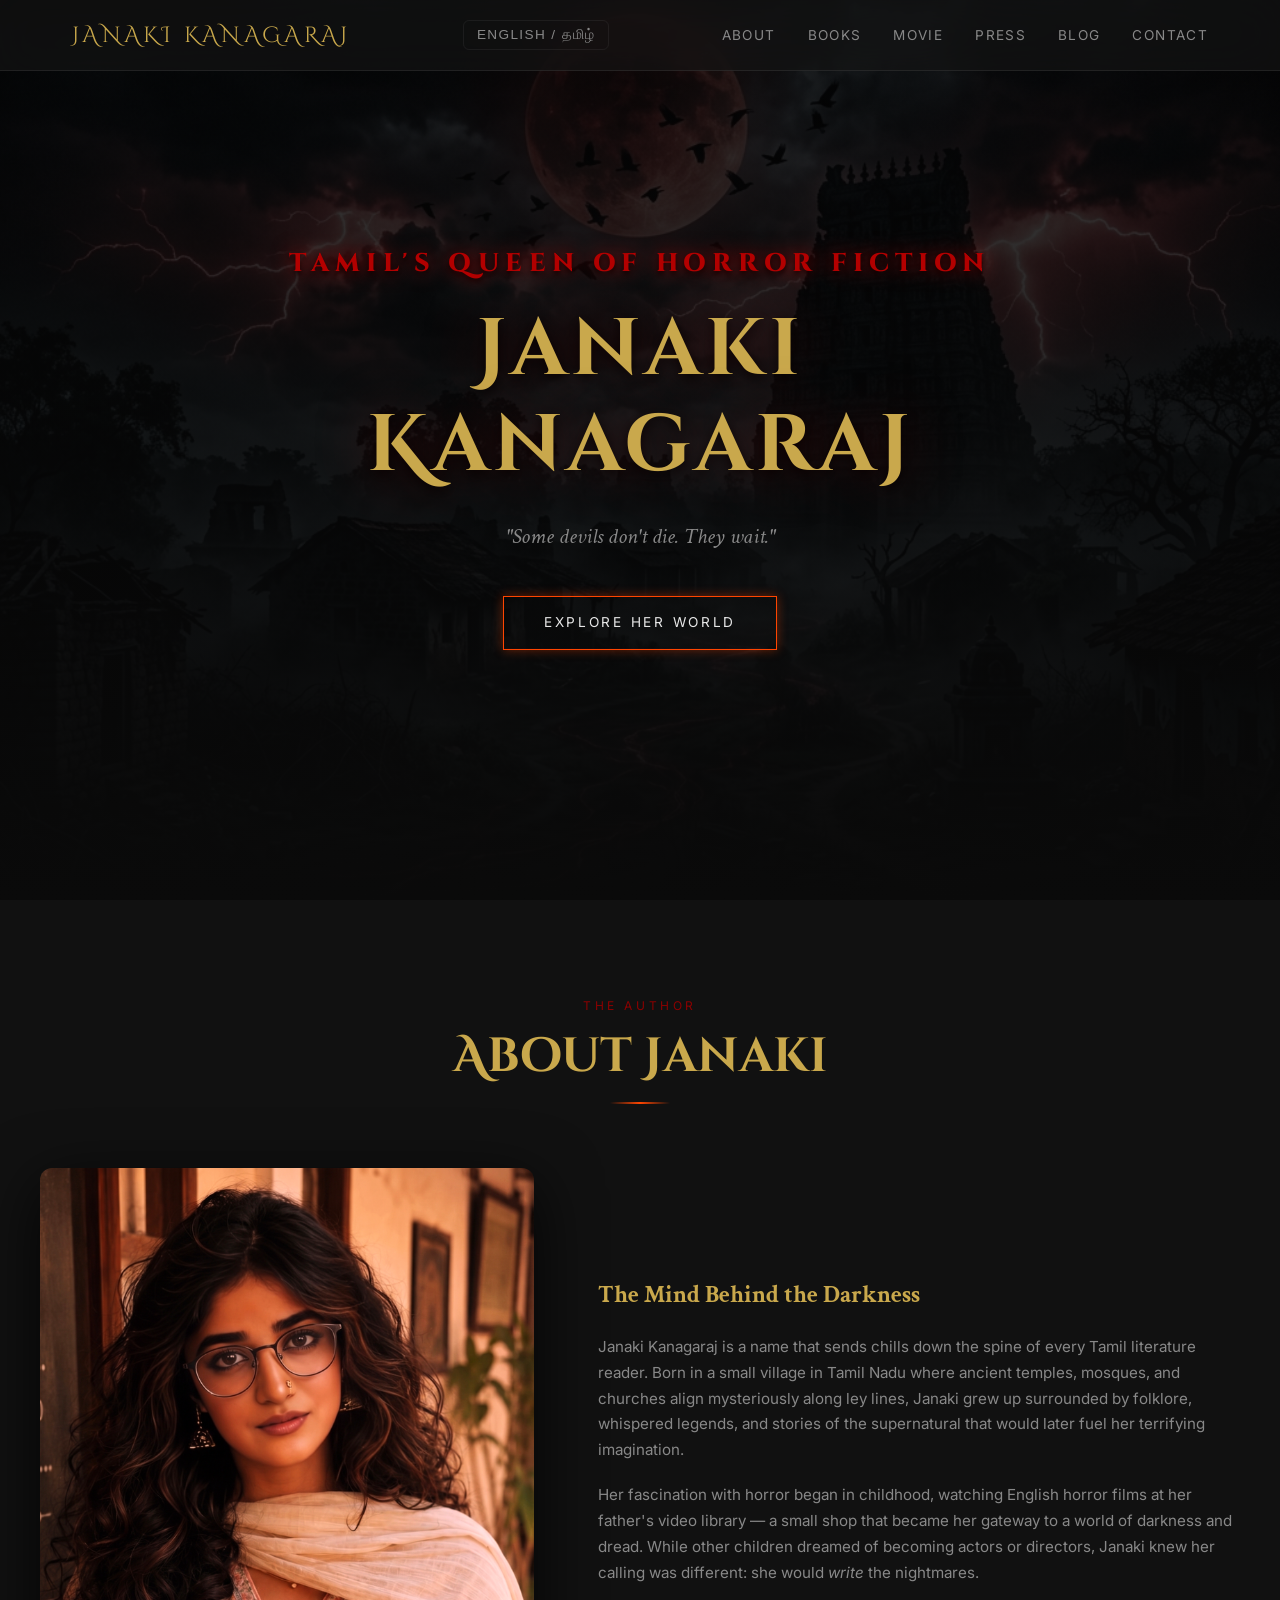
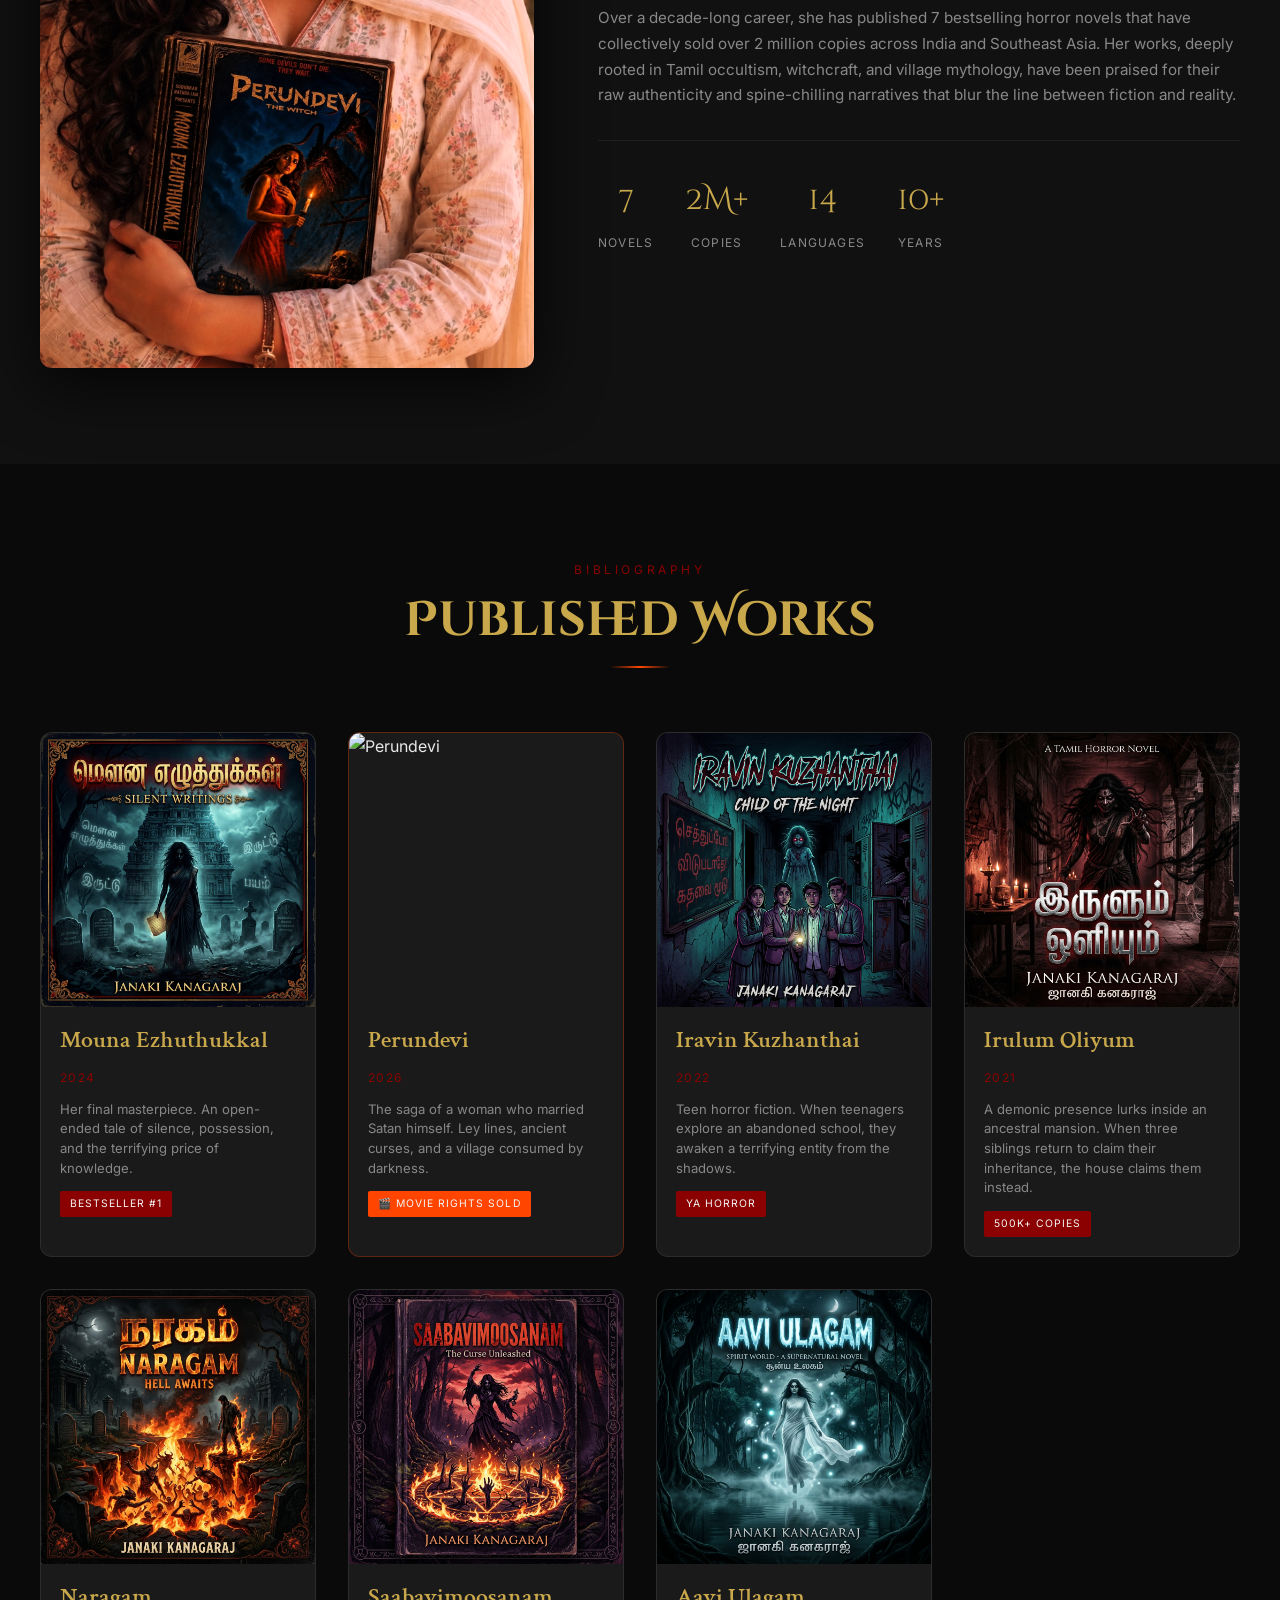
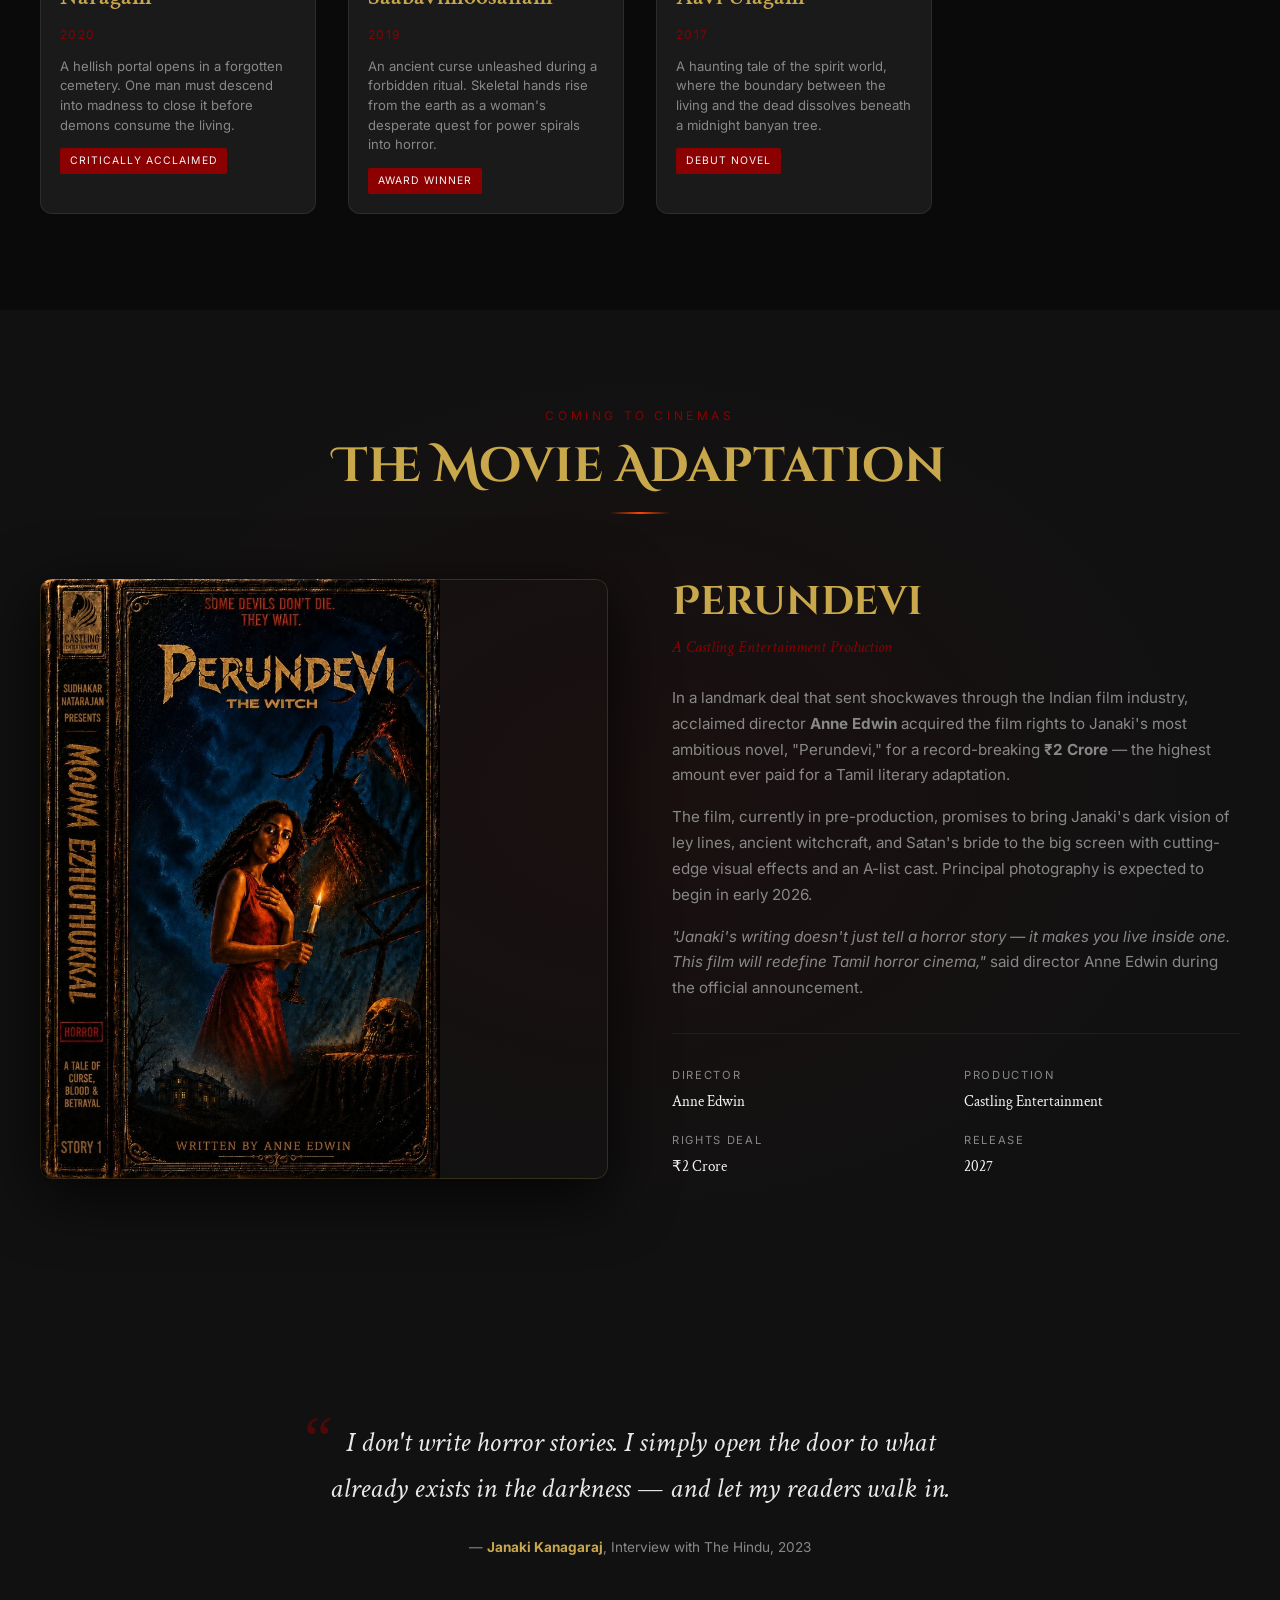
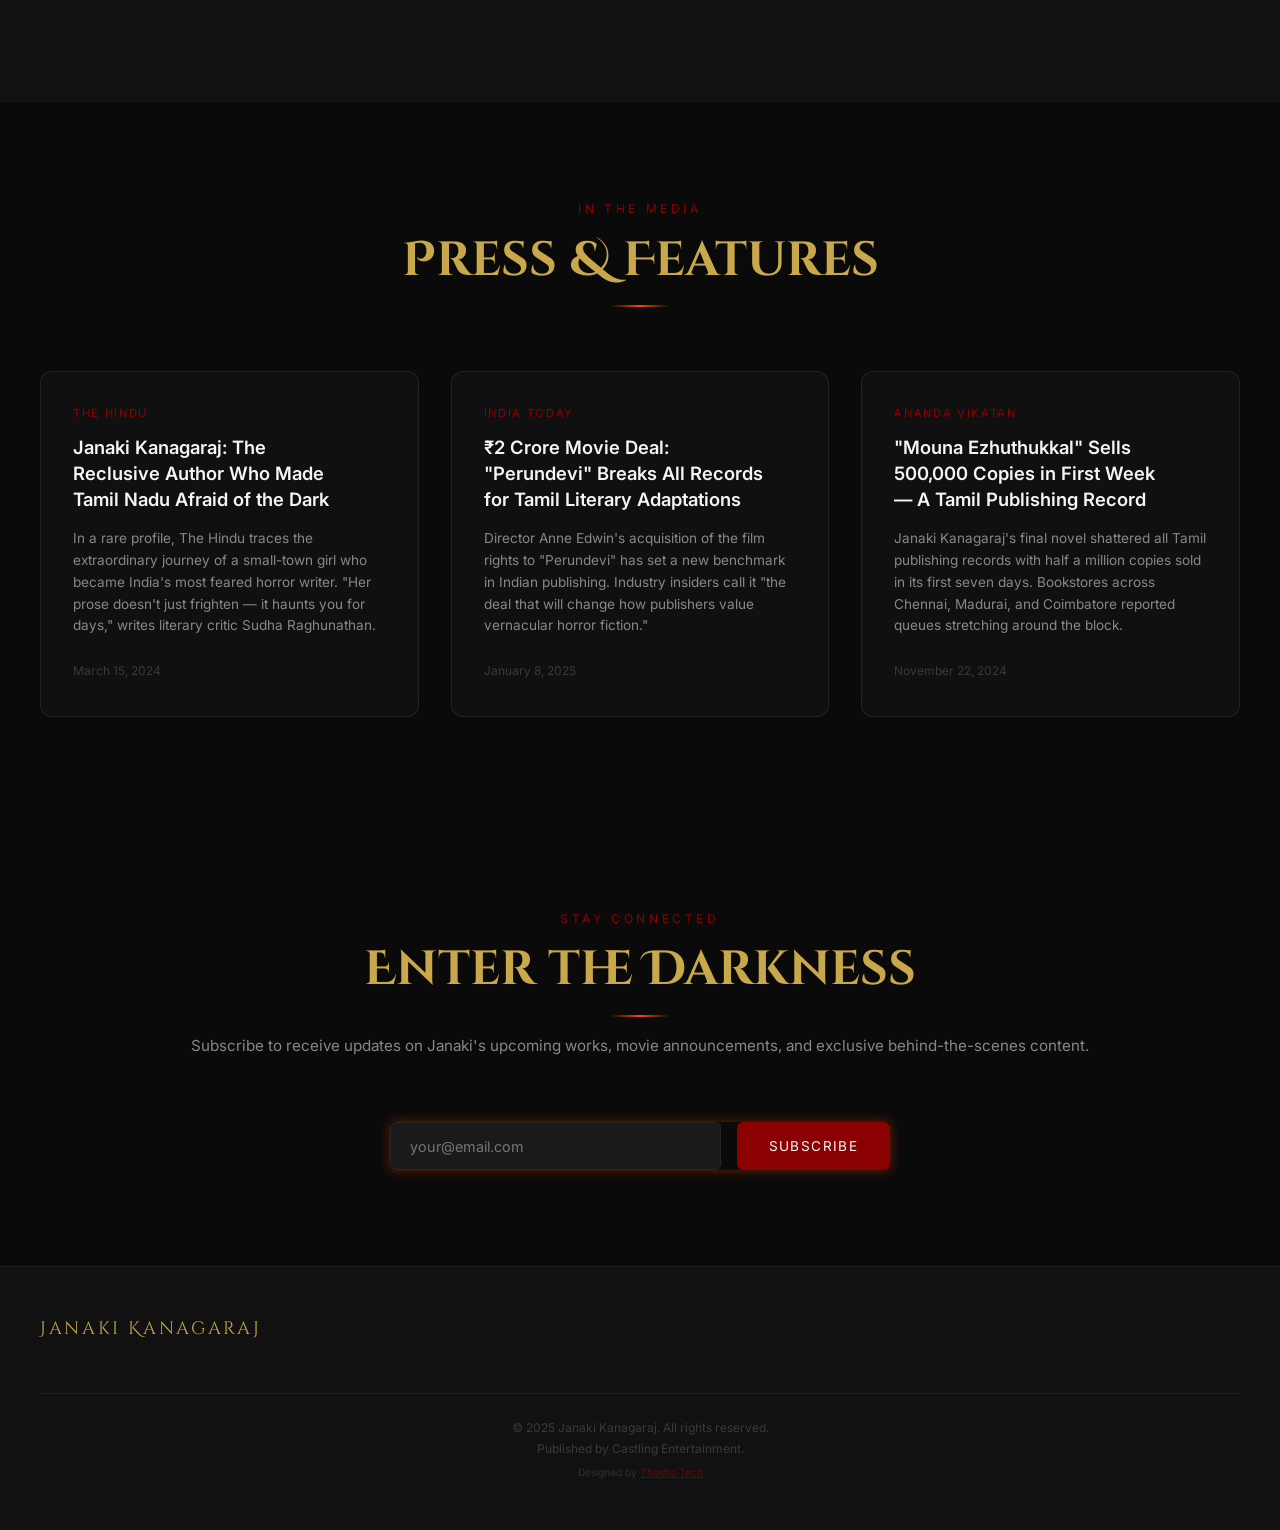
==== commit f1668c9e: "Add files via upload" ====
--- a/index.html
+++ b/index.html
@@ -84,8 +84,8 @@
     </div>
     <div class="hero-content">
       <p class="hero-subtitle flicker">
-        <span class="lang-en">INDIA'S QUEEN OF HORROR FICTION</span>
-        <span class="lang-ta">இந்தியாவின் திகில் கதைகளின் அரசி</span>
+        <span class="lang-en">TAMIL'S QUEEN OF HORROR FICTION</span>
+        <span class="lang-ta">தமிழ் திகில் கதைகளின் ராணி</span>
       </p>
       <h1 class="hero-title">
         <span class="lang-en">Janaki Kanagaraj</span>
@@ -217,12 +217,12 @@
 
         <div class="book-card upcoming reveal">
           <div class="book-cover">
-            <img src="images/book_perundevi.png" alt="Perundevi" width="400" height="400" loading="lazy">
-          </div>
-          <div class="book-info">
-            <h3 class="book-title">
-              <span class="lang-en">Perundevi — The Witch</span>
-              <span class="lang-ta">பெருந்தேவி — சூனியக்காரி</span>
+            <img src="images/book_perundevi_cover.png" alt="Perundevi" width="400" height="400" loading="lazy">
+          </div>
+          <div class="book-info">
+            <h3 class="book-title">
+              <span class="lang-en">Perundevi</span>
+              <span class="lang-ta">பெருந்தேவி</span>
             </h3>
             <span class="book-year">2026</span>
             <p class="book-desc">
@@ -367,30 +367,32 @@
         </div>
         <div class="movie-details reveal">
           <h3>
-            <span class="lang-en">Perundevi — The Witch</span>
-            <span class="lang-ta">பெருந்தேவி — சூனியக்காரி</span>
+            <span class="lang-en">Perundevi</span>
+            <span class="lang-ta">பெருந்தேவி</span>
           </h3>
           <p class="movie-subtitle">
             <span class="lang-en">A Castling Entertainment Production</span>
             <span class="lang-ta">ஒரு காஸ்ட்லிங் என்டர்டெயின்மென்ட் தயாரிப்பு</span>
           </p>
           <p class="lang-en">
-            In a landmark deal that sent shockwaves through the Indian film industry, acclaimed director <strong>Anne Edwin</strong> acquired the film rights to Janaki's most ambitious novel, "Perundevi — The Witch," for a record-breaking <strong>₹12 Crore</strong> — the highest amount ever paid for a Tamil literary adaptation.
+            In a landmark deal that sent shockwaves through the Indian film industry, acclaimed director <strong>Anne Edwin</strong> acquired the film rights to Janaki's most ambitious novel, "Perundevi," for a record-breaking <strong>₹2 Crore</strong> — the highest amount ever paid for a Tamil literary adaptation.
           </p>
           <p class="lang-ta">
-            இந்திய திரையுலகில் அதிர்வலைகளை ஏற்படுத்திய ஒரு முக்கிய ஒப்பந்தத்தில், புகழ்பெற்ற இயக்குனர் <strong>ஆன் எட்வின்</strong> ஜானகியின் மிகவும் லட்சியமான நாவலான "பெருந்தேவி - சூனியக்காரி" திரைப்பட உரிமையை <strong>₹12 கோடிக்கு</strong> வாங்கினார் - இது ஒரு தமிழ் இலக்கிய தழுவலுக்காக இதுவரை செலுத்தப்பட்ட மிக உயர்ந்த தொகை.
+            <strong>தமிழ் திரையுலகில் புதிய சாதனை — "பெருந்தேவி" திரைப்படமாகிறது!</strong><br><br>
+            எழுத்தாளர் ஜானகியின் பிரபல நாவல் "பெருந்தேவி"யை திரைப்படமாக்க இயக்குனர் ஆன் எட்வின் ₹2 கோடி செலவில் உரிமை பெற்றிருக்கிறார். தமிழ் இலக்கிய படைப்பொன்றுக்கு இதுவரை வழங்கப்பட்ட மிக அதிகமான தொகை என்பது குறிப்பிடத்தக்கது.
           </p>
           <p class="lang-en">
             The film, currently in pre-production, promises to bring Janaki's dark vision of ley lines, ancient witchcraft, and Satan's bride to the big screen with cutting-edge visual effects and an A-list cast. Principal photography is expected to begin in early 2026.
           </p>
           <p class="lang-ta">
-            தற்போது தயாரிப்பிற்கு முந்தைய கட்டத்தில் உள்ள இந்த திரைப்படம், ஜானகியின் இருண்ட லே லைன்ஸ், பழங்கால சூனியம் மற்றும் சாத்தானின் மணமகள் ஆகியவற்றை অত্যাநவீன காட்சி விளைவுகள் மற்றும் முன்னணி நடிகர்களுடன் பெரிய திரைக்கு கொண்டு வருமென உறுதியளிக்கிறது. முக்கிய புகைப்படம் எடுத்தல் 2026 ஆம் ஆண்டின் தொடக்கத்தில் தொடங்கும் என்று எதிர்பார்க்கப்படுகிறது.
+            பண்டைய சூனியம், ஆவி வழிகள், சாத்தானின் மணமகள் என்ற மையக்கருவில் அமைந்த இந்த நாவல், தமிழ் வாசகர்களிடம் ஏற்கனவே பெரும் வரவேற்பு பெற்றது. இப்போது அதே கதையை உலகத்தரமான விஷுவல் எஃபெக்ட்டுகளுடன் திரையில் கொண்டு வர ஆன் எட்வின் திட்டமிட்டுள்ளார். படம் தற்போது முன்தயாரிப்பு கட்டத்தில் உள்ளது; 2026 தொடக்கத்தில் படப்பிடிப்பு ஆரம்பிக்கும் என்று தெரிவிக்கப்பட்டுள்ளது.
           </p>
           <p class="lang-en">
             <em>"Janaki's writing doesn't just tell a horror story — it makes you live inside one. This film will redefine Tamil horror cinema,"</em> said director Anne Edwin during the official announcement.
           </p>
           <p class="lang-ta">
-            <em>"ஜானகியின் எழுத்து ஒரு திகில் கதையை மட்டும் சொல்லவில்லை - அது உங்களை உள்ளே வாழ வைக்கிறது. இந்த திரைப்படம் தமிழ் திகில் சினிமாவை மறுவரையறை செய்யும்,"</em> என்று இயக்குனர் ஆன் எட்வின் அதிகாரப்பூர்வ அறிவிப்பின் போது கூறினார்.
+            <em>"ஜானகியின் எழுத்தை படிக்கும்போது நீங்கள் வெறும் வாசகராக இருக்க மாட்டீர்கள் — அந்த உலகுக்குள்ளேயே இருப்பீர்கள். அந்த உணர்வை திரையில் கொண்டு வருவதே எங்கள் லட்சியம். தமிழ் திகில் சினிமா புதிய அத்தியாயத்தை எழுதப் போகிறது,"</em> என்று ஆன் எட்வின் நேரில் தெரிவித்தார்.<br><br>
+            A-லிஸ்ட் நடிகர்கள் யார் என்ற தகவல் விரைவில் வெளியாகும் என்று தயாரிப்பு குழு தெரிவித்துள்ளது.
           </p>
           <div class="movie-meta">
             <div class="movie-meta-item">
@@ -419,8 +421,8 @@
                 <span class="lang-ta">உரிமை ஒப்பந்தம்</span>
               </span>
               <span class="movie-meta-value">
-                <span class="lang-en">₹12 Crore</span>
-                <span class="lang-ta">₹12 கோடி</span>
+                <span class="lang-en">₹2 Crore</span>
+                <span class="lang-ta">₹2 கோடி</span>
               </span>
             </div>
             <div class="movie-meta-item">
@@ -483,10 +485,10 @@
         <article class="news-card reveal">
           <p class="news-source">India Today</p>
           <h3 class="news-headline">
-            <span class="lang-en">₹12 Crore Movie Deal: "Perundevi" Breaks All Records for Tamil Literary Adaptations</span>
-            <span class="lang-ta">₹12 கோடி திரைப்பட ஒப்பந்தம்: தமிழ் இலக்கிய தழுவல்களுக்கான அனைத்து சாதனைகளையும் "பெருந்தேவி" முறியடித்தது</span>
+            <span class="lang-en">₹2 Crore Movie Deal: "Perundevi" Breaks All Records for Tamil Literary Adaptations</span>
+            <span class="lang-ta">₹2 கோடி திரைப்பட ஒப்பந்தம்: தமிழ் இலக்கிய தழுவல்களுக்கான அனைத்து சாதனைகளையும் "பெருந்தேவி" முறியடித்தது</span>
           </h3>
-          <p class="news-excerpt lang-en">Director Anne Edwin's acquisition of the film rights to "Perundevi — The Witch" has set a new benchmark in Indian publishing. Industry insiders call it "the deal that will change how publishers value vernacular horror fiction."</p>
+          <p class="news-excerpt lang-en">Director Anne Edwin's acquisition of the film rights to "Perundevi" has set a new benchmark in Indian publishing. Industry insiders call it "the deal that will change how publishers value vernacular horror fiction."</p>
           <p class="news-excerpt lang-ta">"பெருந்தேவி — சூனியக்காரி" திரைப்பட உரிமையை இயக்குனர் ஆன் எட்வின் வாங்கியது இந்திய வெளியீட்டில் ஒரு புதிய அளவுகோலை அமைத்துள்ளது.</p>
           <span class="news-date">January 8, 2025</span>
         </article>
--- a/index.css
+++ b/index.css
@@ -299,10 +299,11 @@
 
 .hero-subtitle {
   font-family: var(--font-heading);
-  font-size: clamp(0.9rem, 0.7rem + 1.2vw, 1.4rem);
-  color: var(--color-blood);
-  text-shadow: 0 0 15px rgba(220, 20, 60, 0.6);
-  letter-spacing: 0.4em;
+  font-weight: 800;
+  font-size: clamp(1.1rem, 0.8rem + 1.5vw, 1.6rem);
+  color: #b30000; /* Rich, deep premium blood red */
+  text-shadow: 0 0 20px rgba(179, 0, 0, 0.9), 0 3px 5px rgba(0,0,0,1);
+  letter-spacing: 0.25em;
   text-transform: uppercase;
   margin-block-end: 1rem;
 }
@@ -549,7 +550,7 @@
   font-family: var(--font-accent);
   font-weight: 600;
   font-size: 1.5rem;
-  color: var(--text-heading);
+  color: var(--text-accent);
   margin-block-end: 0.5rem;
   -webkit-font-smoothing: antialiased;
 }
@@ -1076,12 +1077,13 @@
 }
 
 .email-window {
-  background: #fdfdfd;
-  color: #333;
+  background: var(--bg-card);
+  color: var(--text-primary);
   width: 100%;
   max-width: 600px;
   border-radius: 8px;
-  box-shadow: 0 10px 40px rgba(0,0,0,0.8);
+  border: 1px solid var(--color-blood);
+  box-shadow: 0 10px 40px rgba(0,0,0,0.9), 0 0 20px rgba(139, 0, 0, 0.4);
   transform: translateY(20px);
   transition: transform var(--transition-base);
   overflow: hidden;
@@ -1092,9 +1094,9 @@
 }
 
 .email-header {
-  background: #eee;
+  background: var(--bg-secondary);
   padding: 1rem;
-  border-bottom: 1px solid #ddd;
+  border-bottom: 1px solid rgba(139, 0, 0, 0.5);
   position: relative;
 }
 
@@ -1108,23 +1110,26 @@
   cursor: pointer;
   font-size: 1.5rem;
   line-height: 1;
-  color: #888;
+  color: var(--text-secondary);
+  transition: color var(--transition-fast);
 }
 
 .close-btn:hover {
-  color: #333;
+  color: var(--color-fire);
 }
 
 .email-meta {
-  font-family: system-ui, sans-serif;
+  font-family: var(--font-body);
   font-size: 0.9rem;
   line-height: 1.5;
+  color: var(--text-primary);
 }
 
 .email-body {
   padding: 2rem;
-  font-family: system-ui, sans-serif;
+  font-family: var(--font-body);
   font-size: 1rem;
   line-height: 1.6;
-}
-
+  color: var(--text-secondary);
+}
+
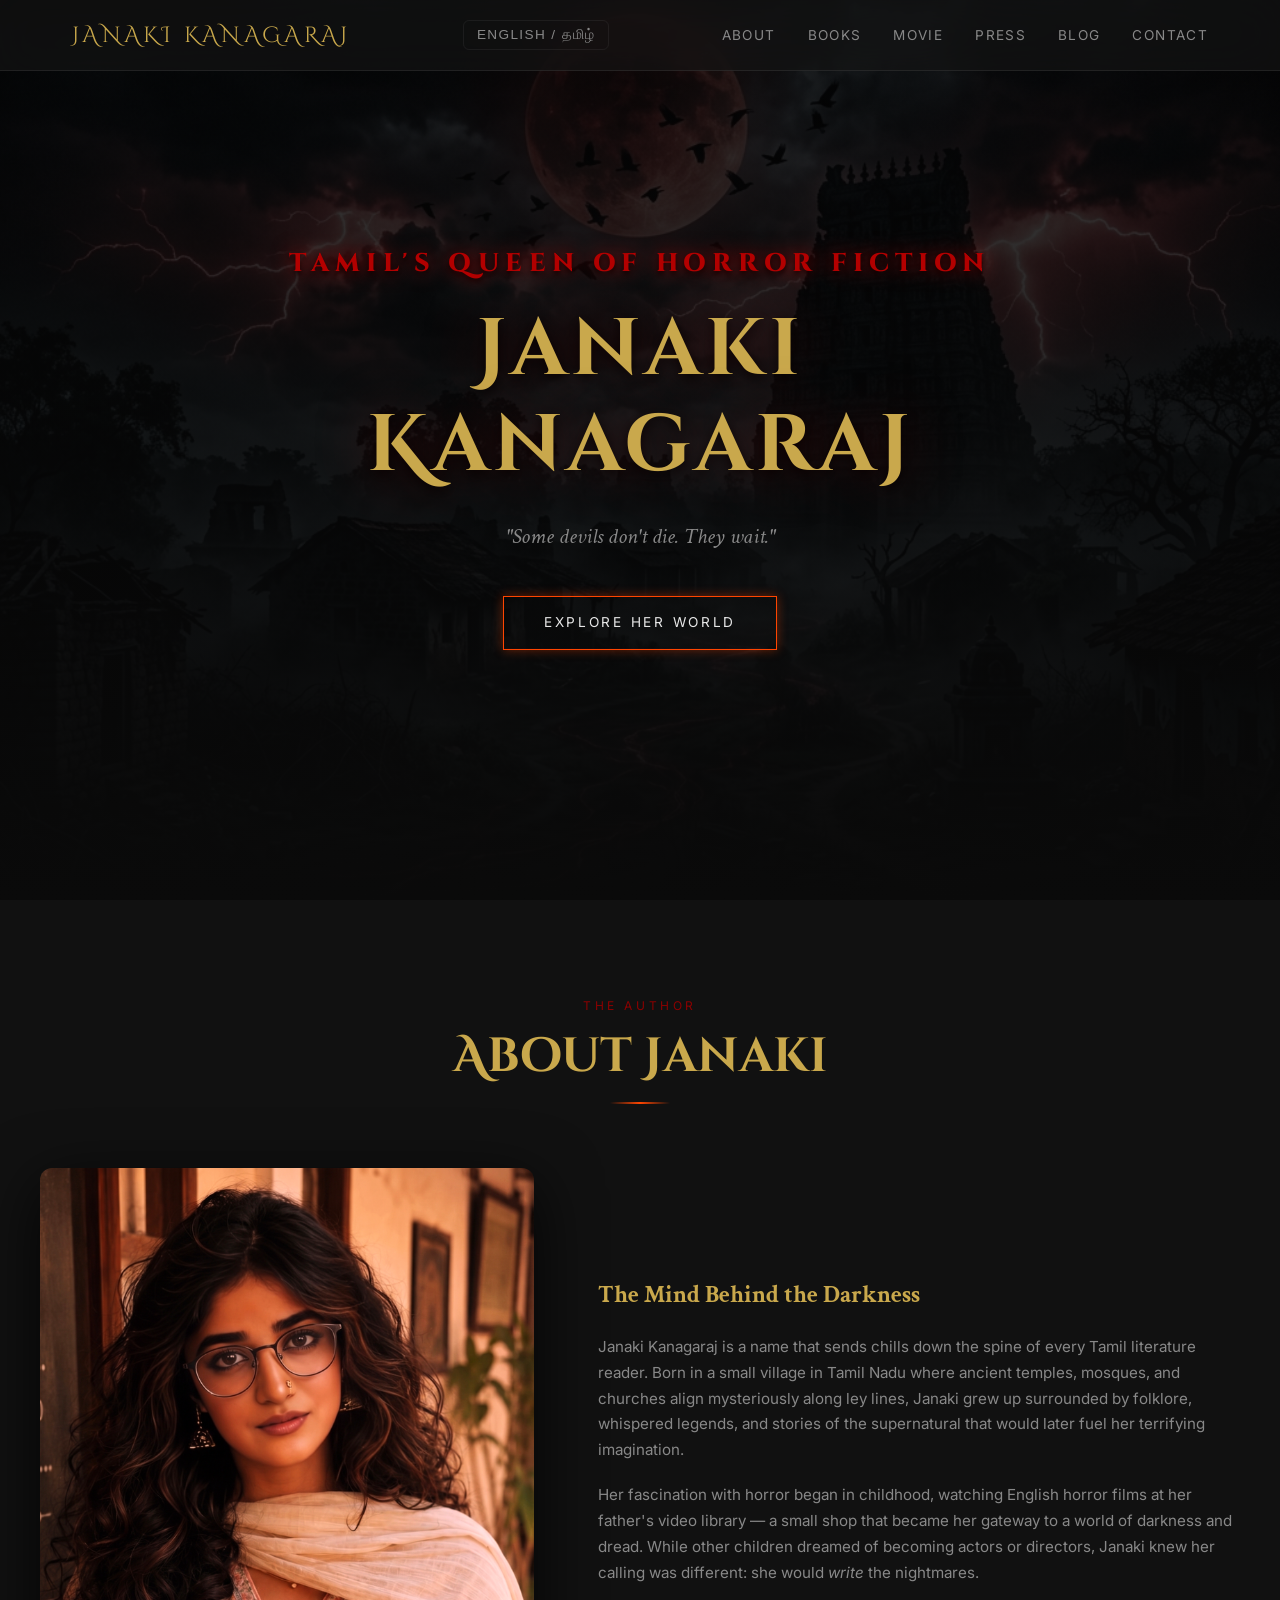
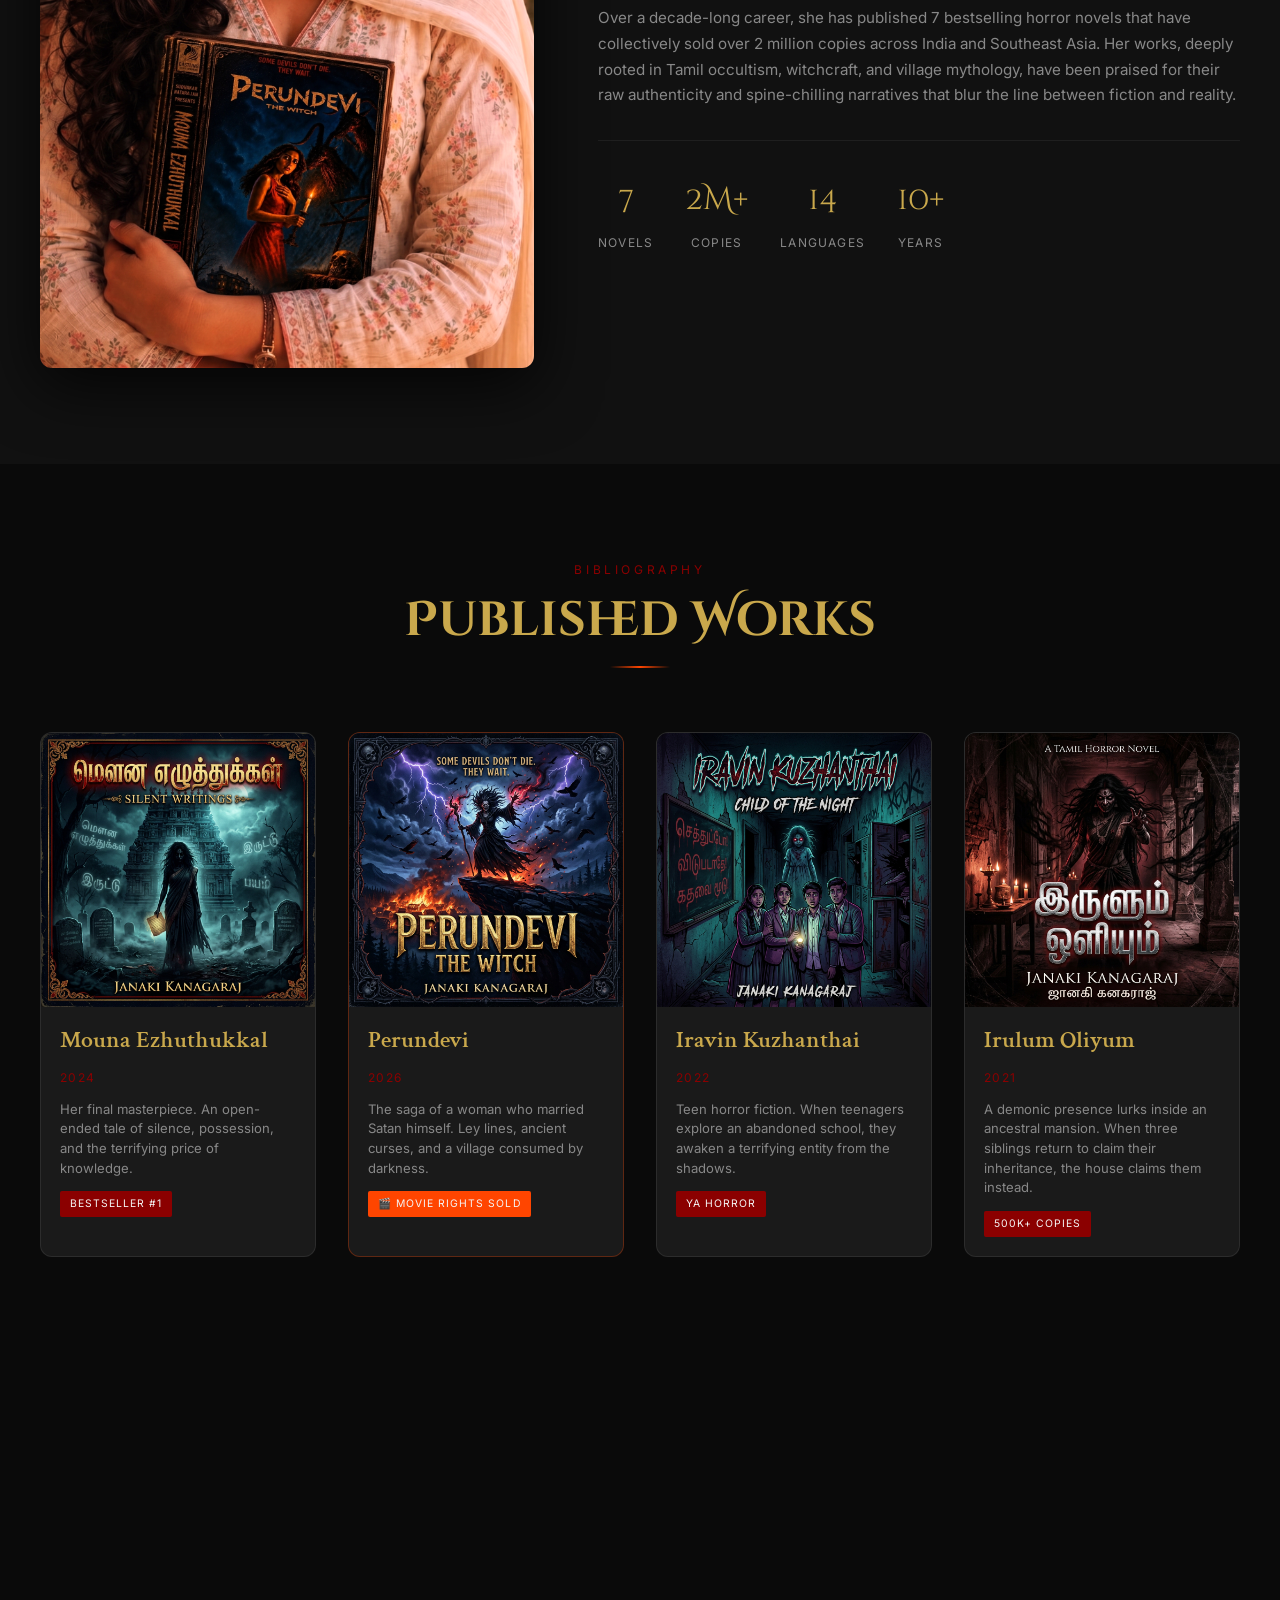
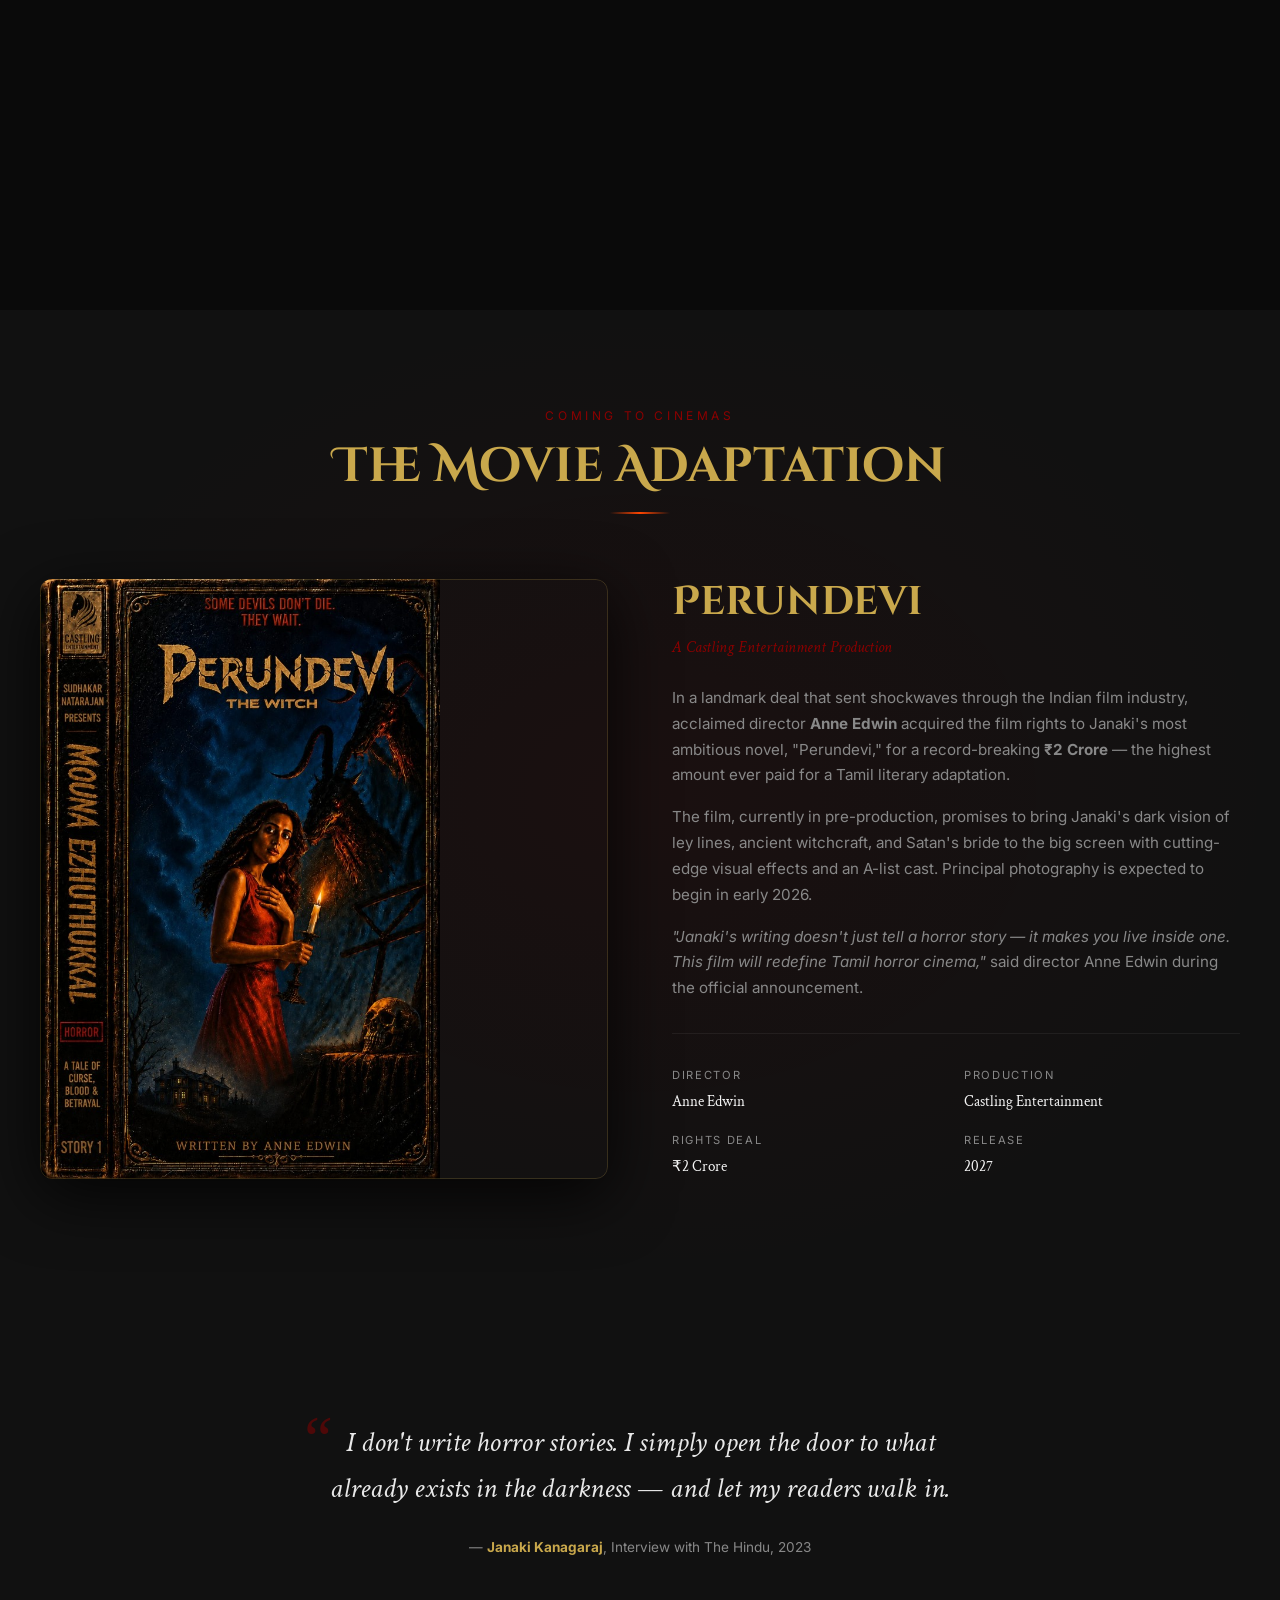
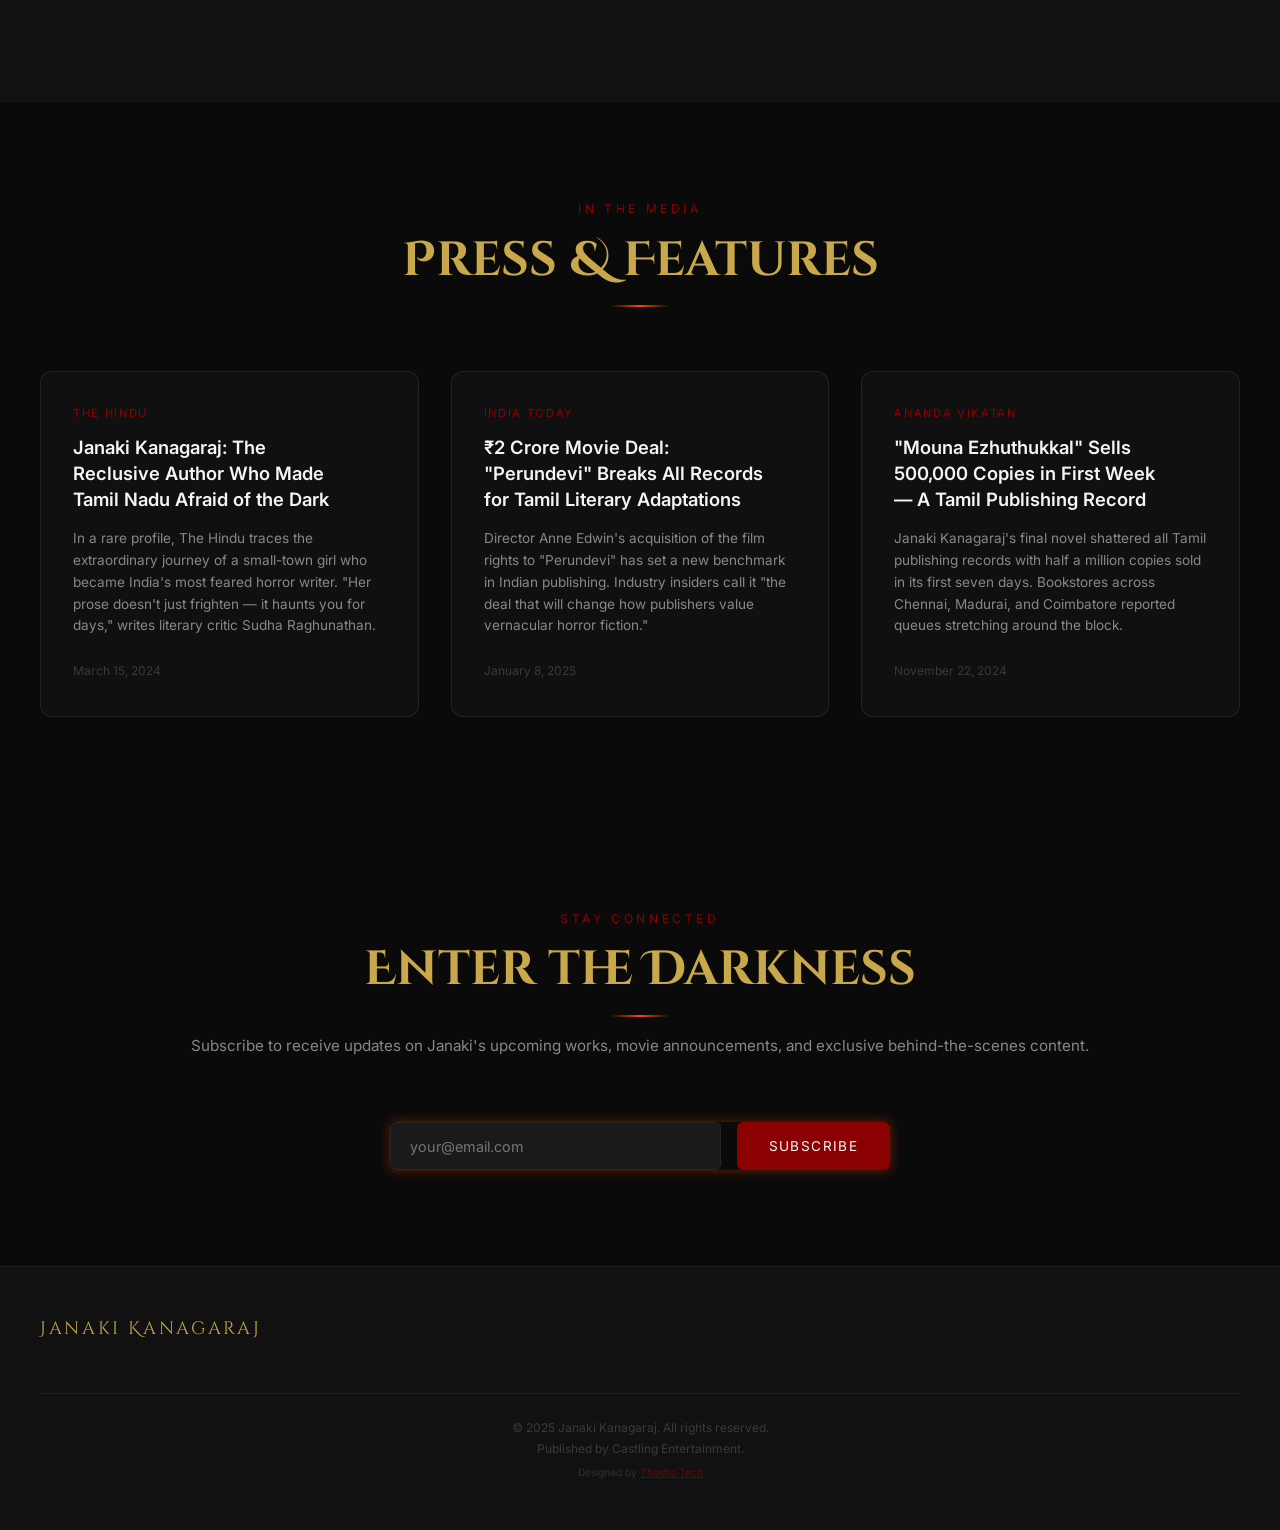
==== commit e04d3463: "Update index.html" ====
--- a/index.html
+++ b/index.html
@@ -217,7 +217,7 @@
 
         <div class="book-card upcoming reveal">
           <div class="book-cover">
-            <img src="images/book_perundevi_cover.png" alt="Perundevi" width="400" height="400" loading="lazy">
+            <img src="images/book_perundevi.png" alt="Perundevi" width="400" height="400" loading="lazy">
           </div>
           <div class="book-info">
             <h3 class="book-title">
